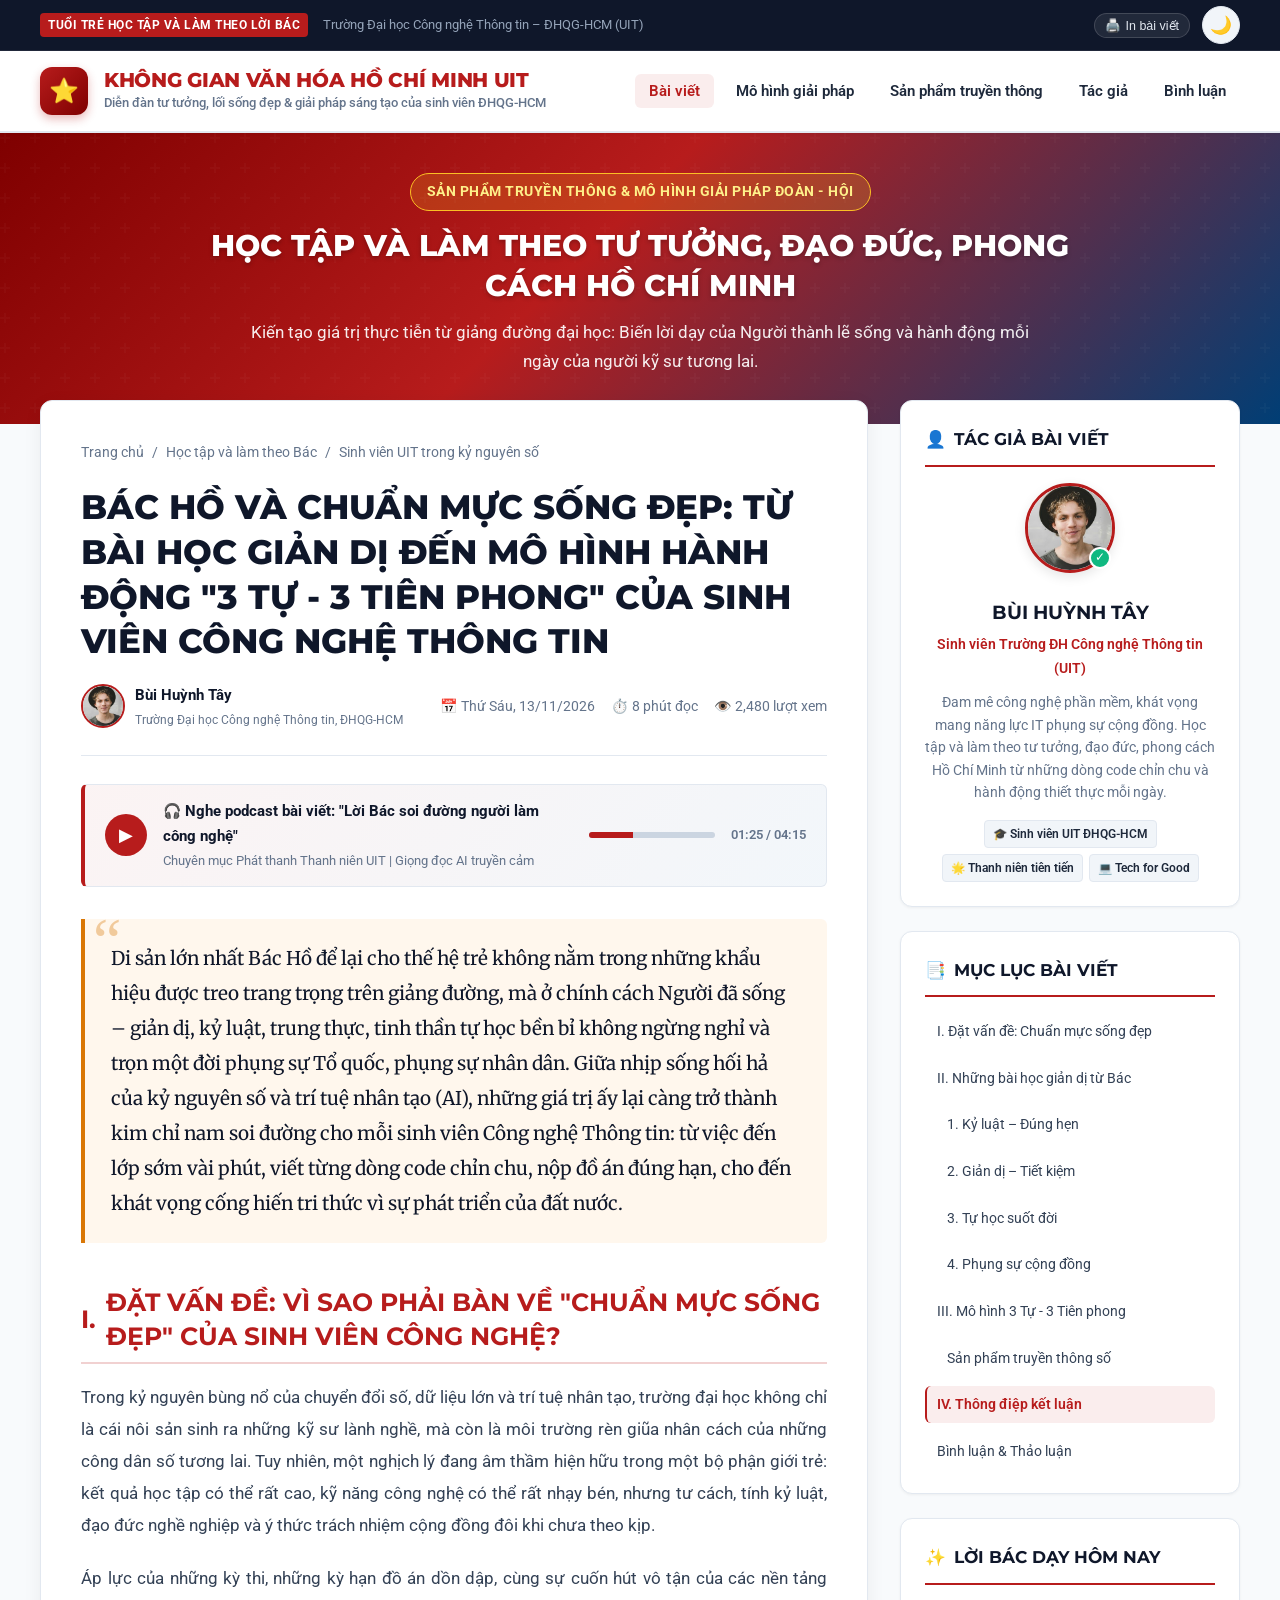
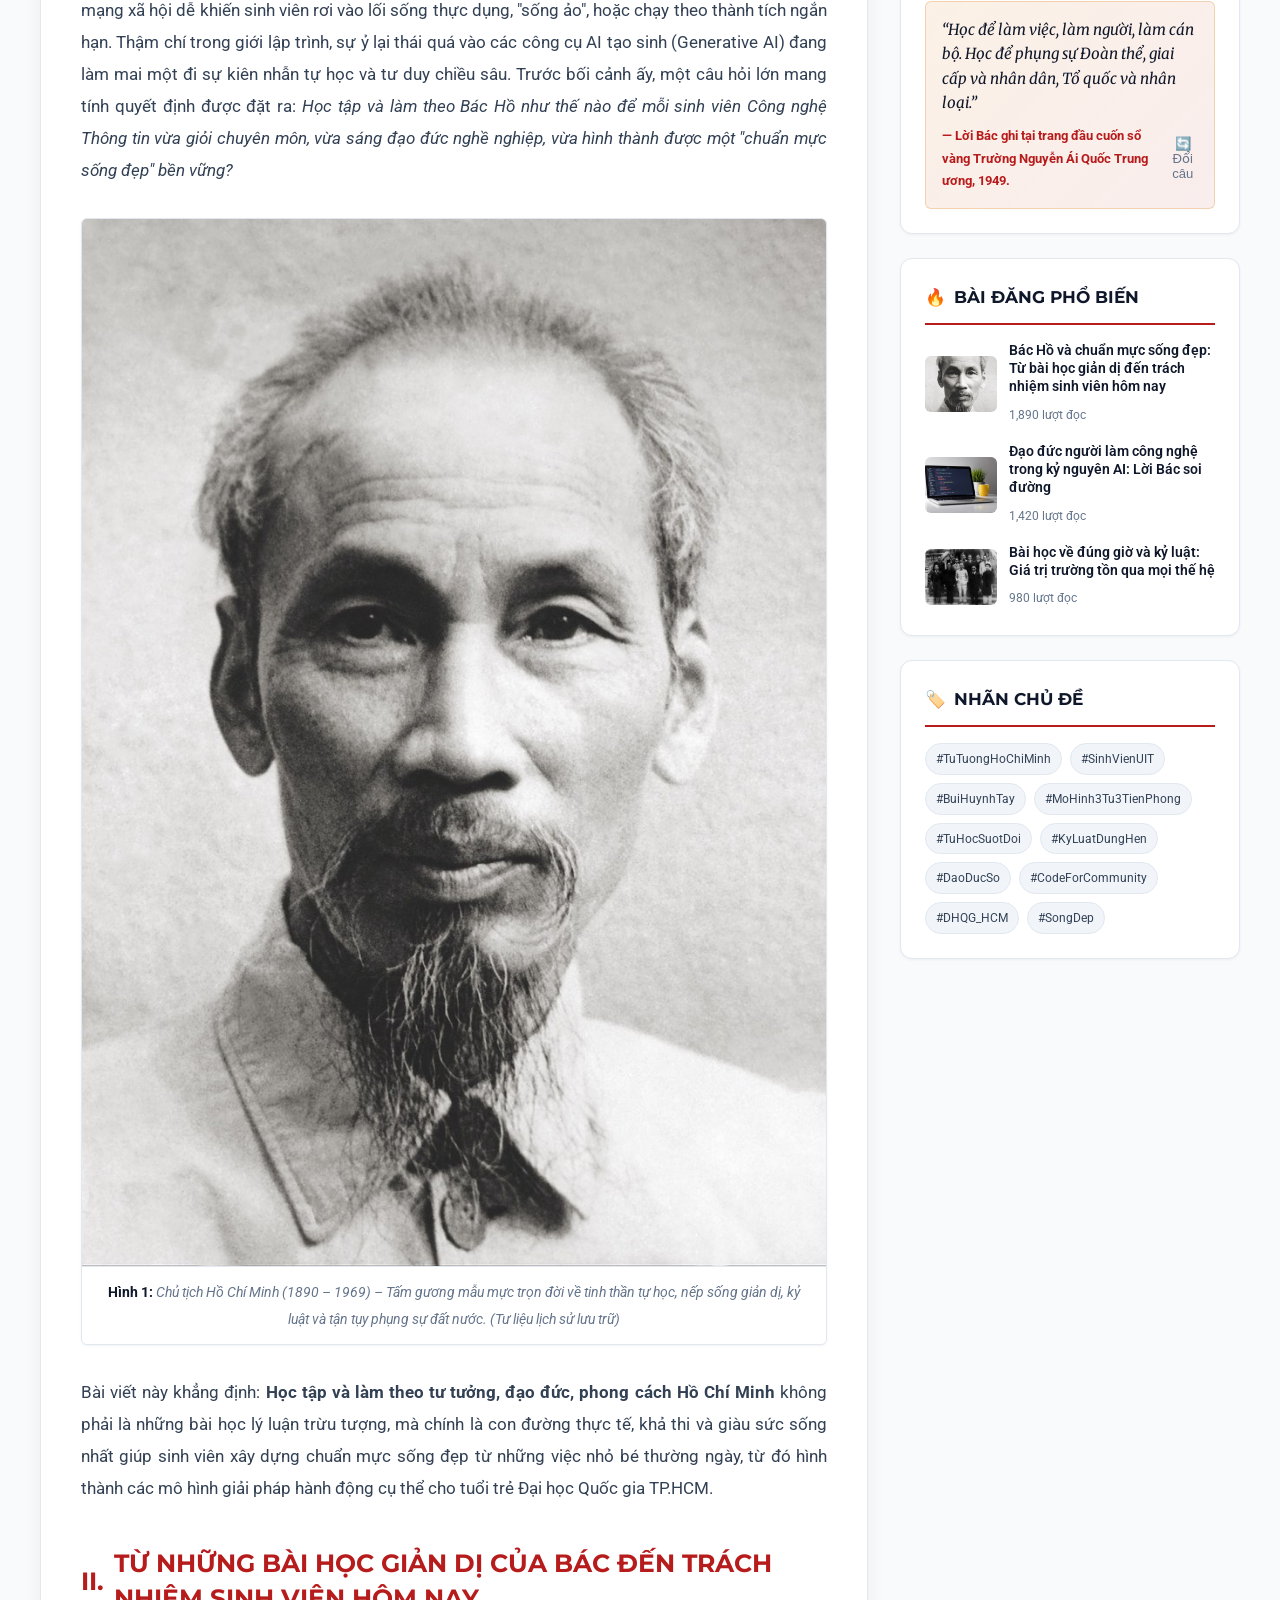
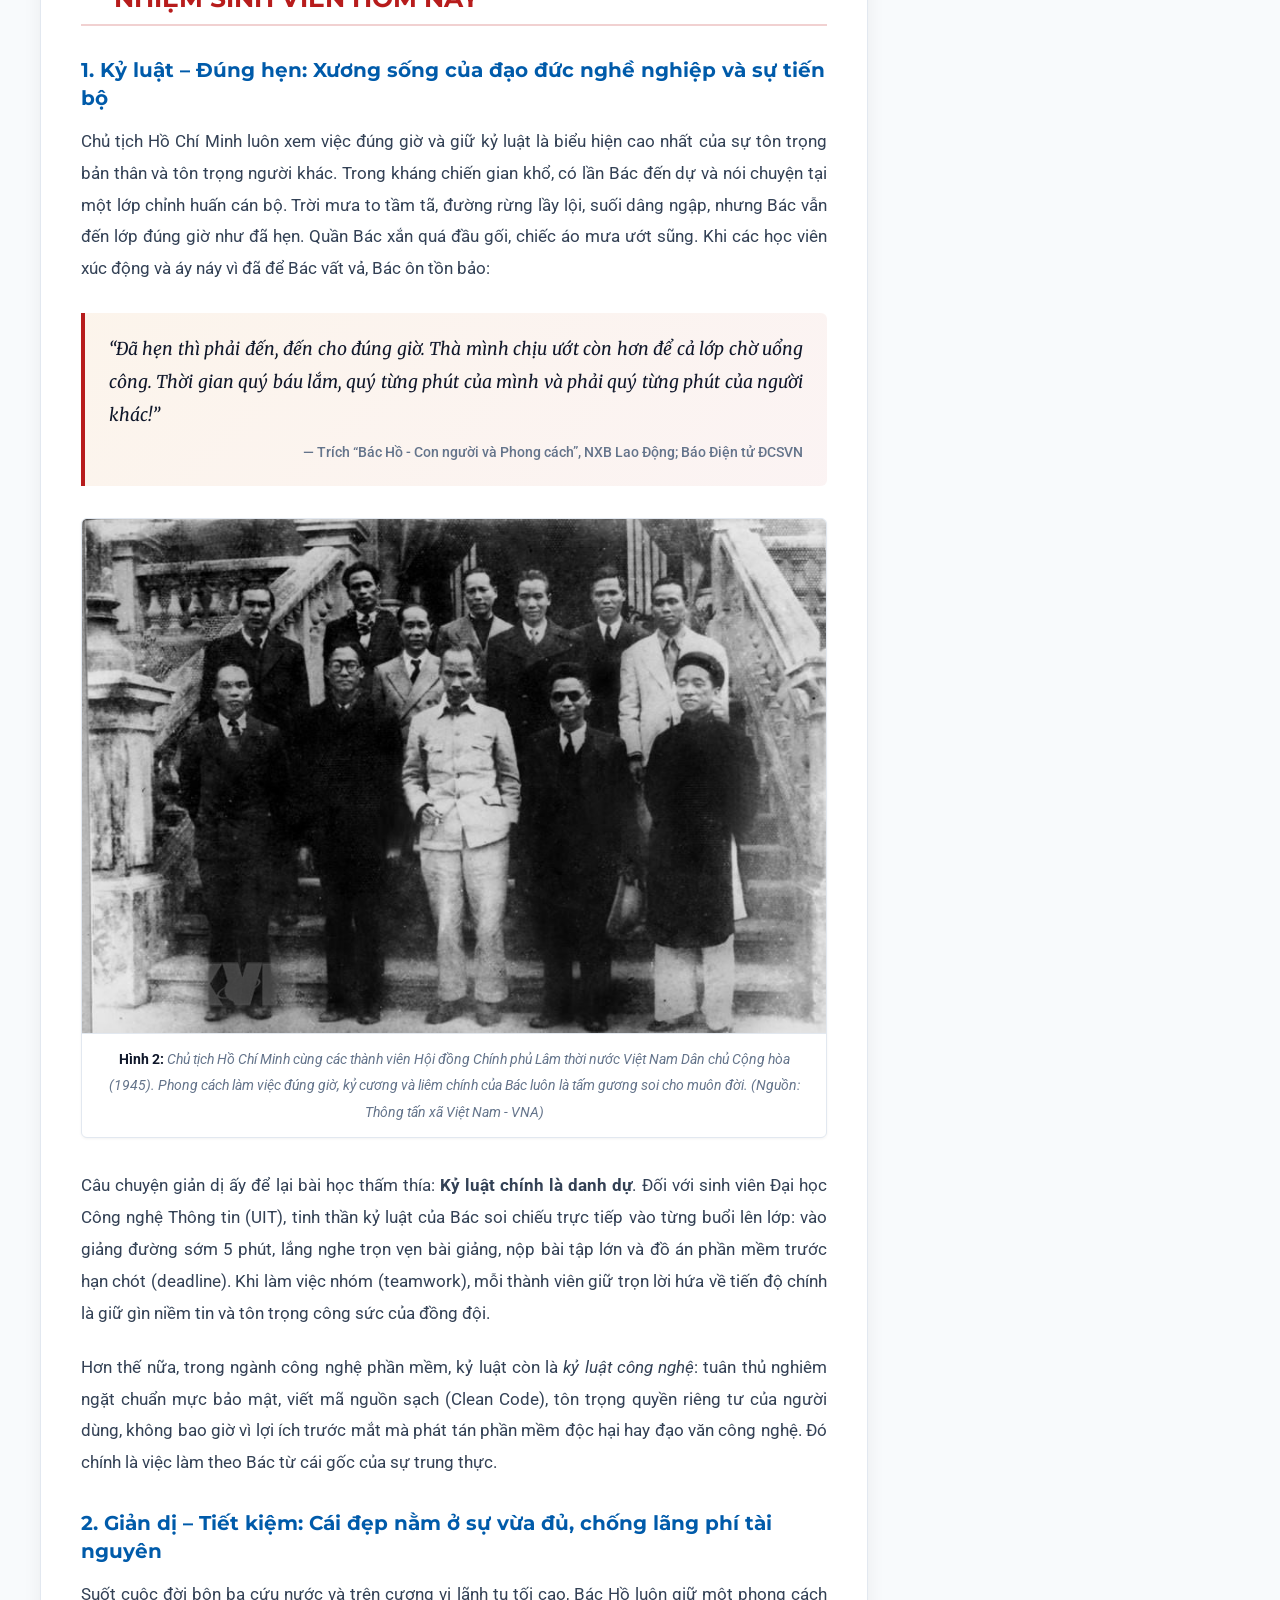
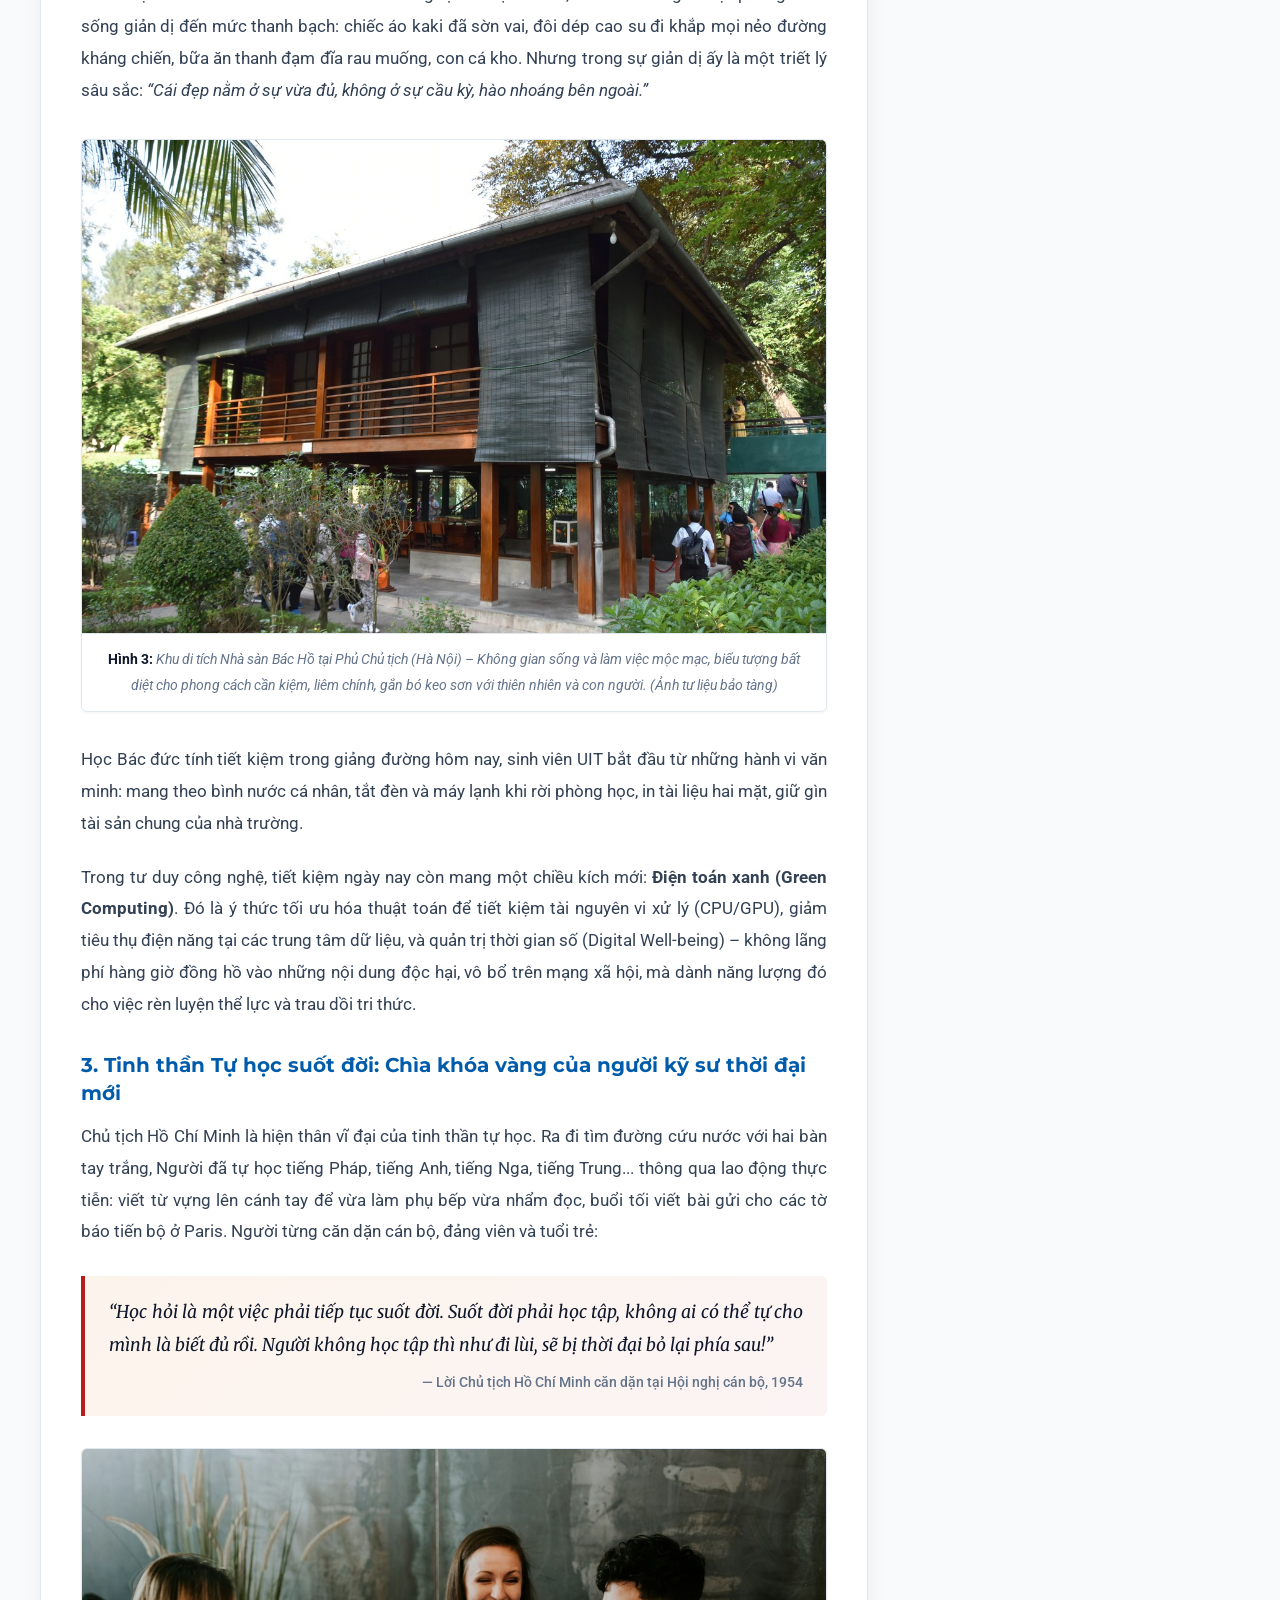
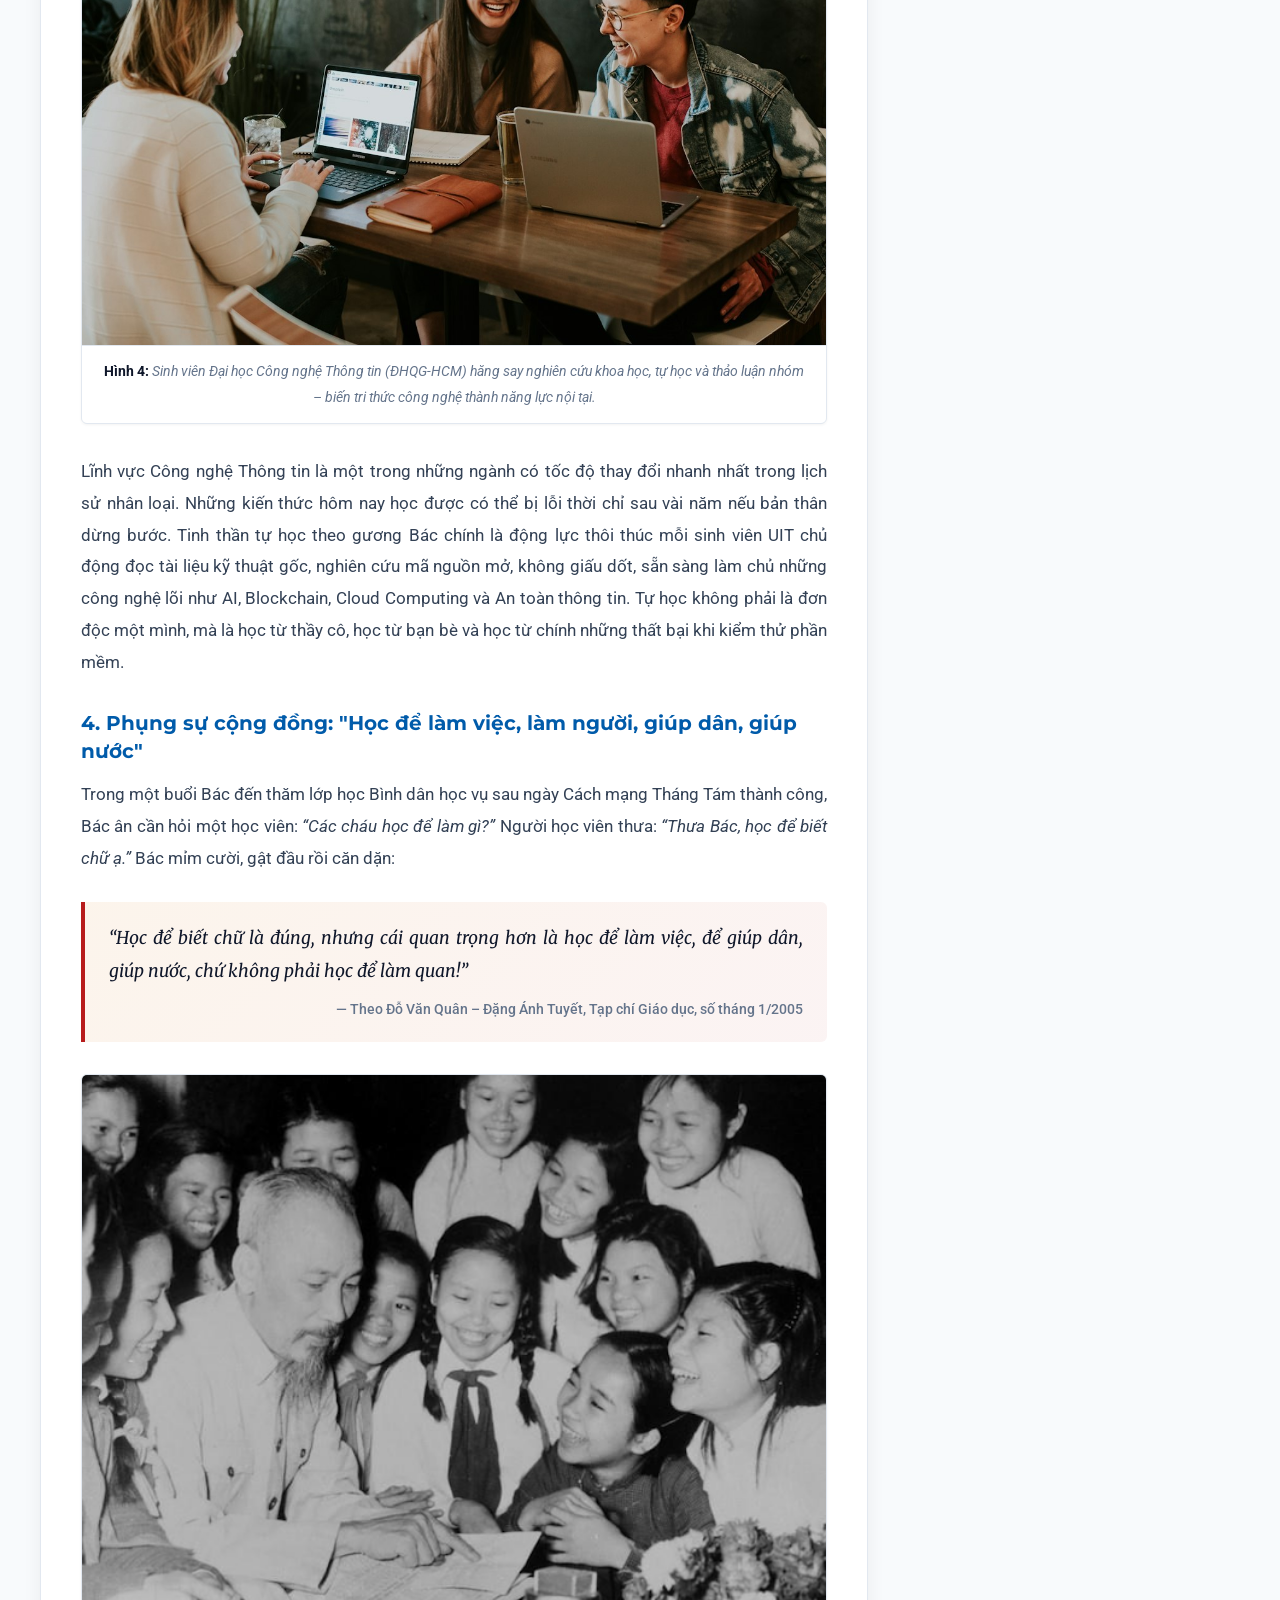
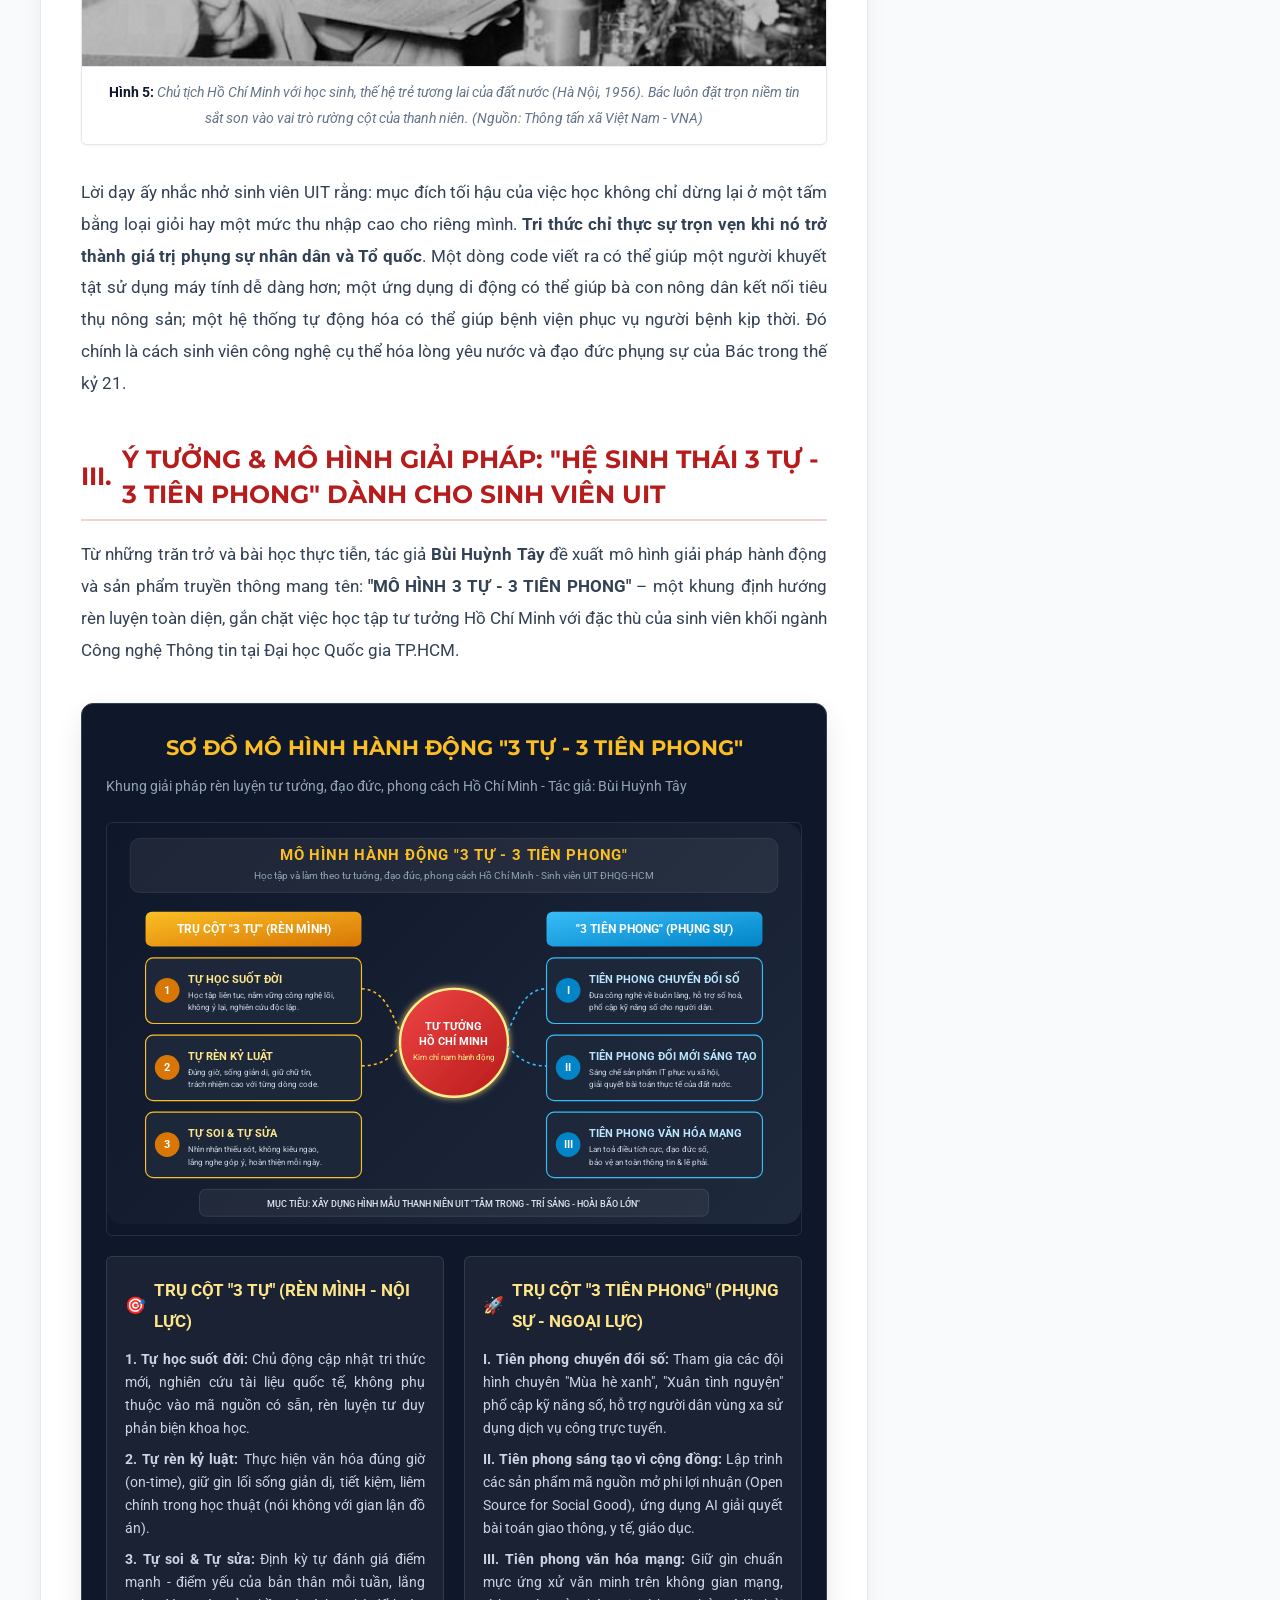
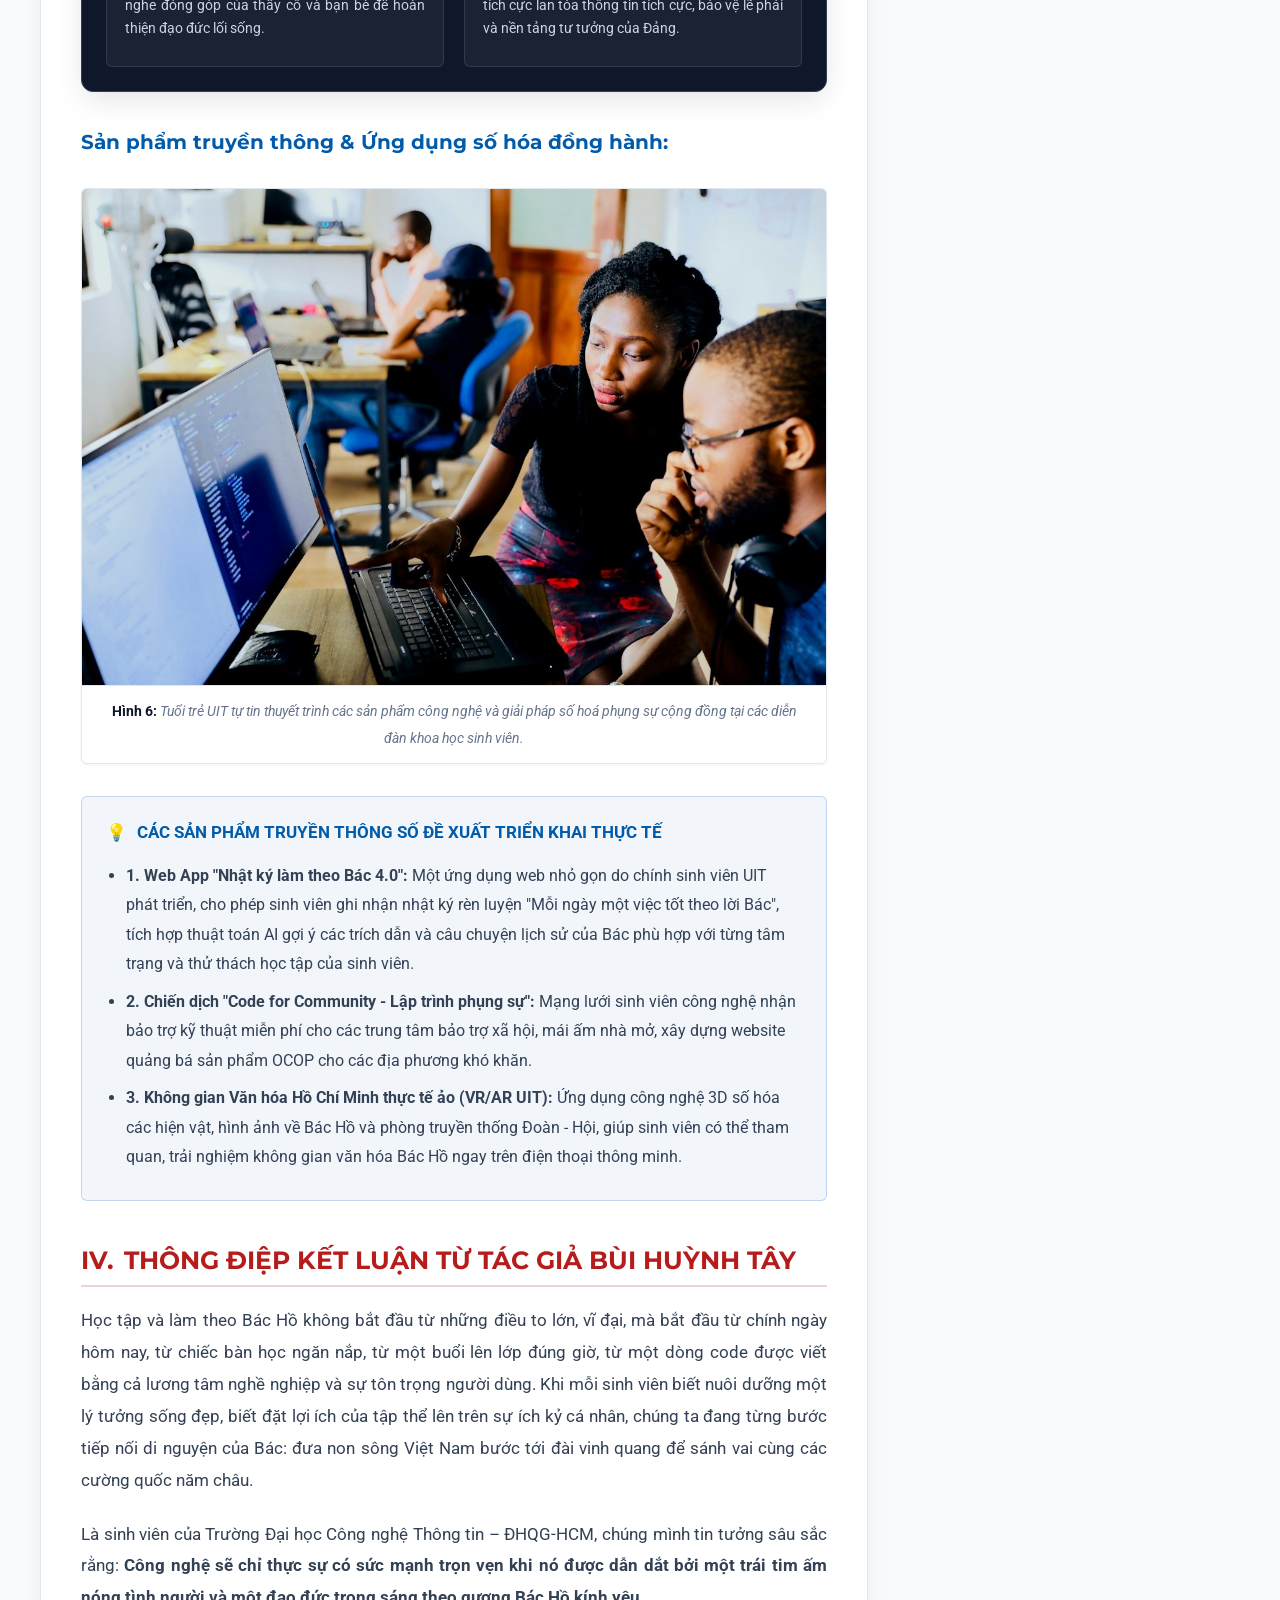
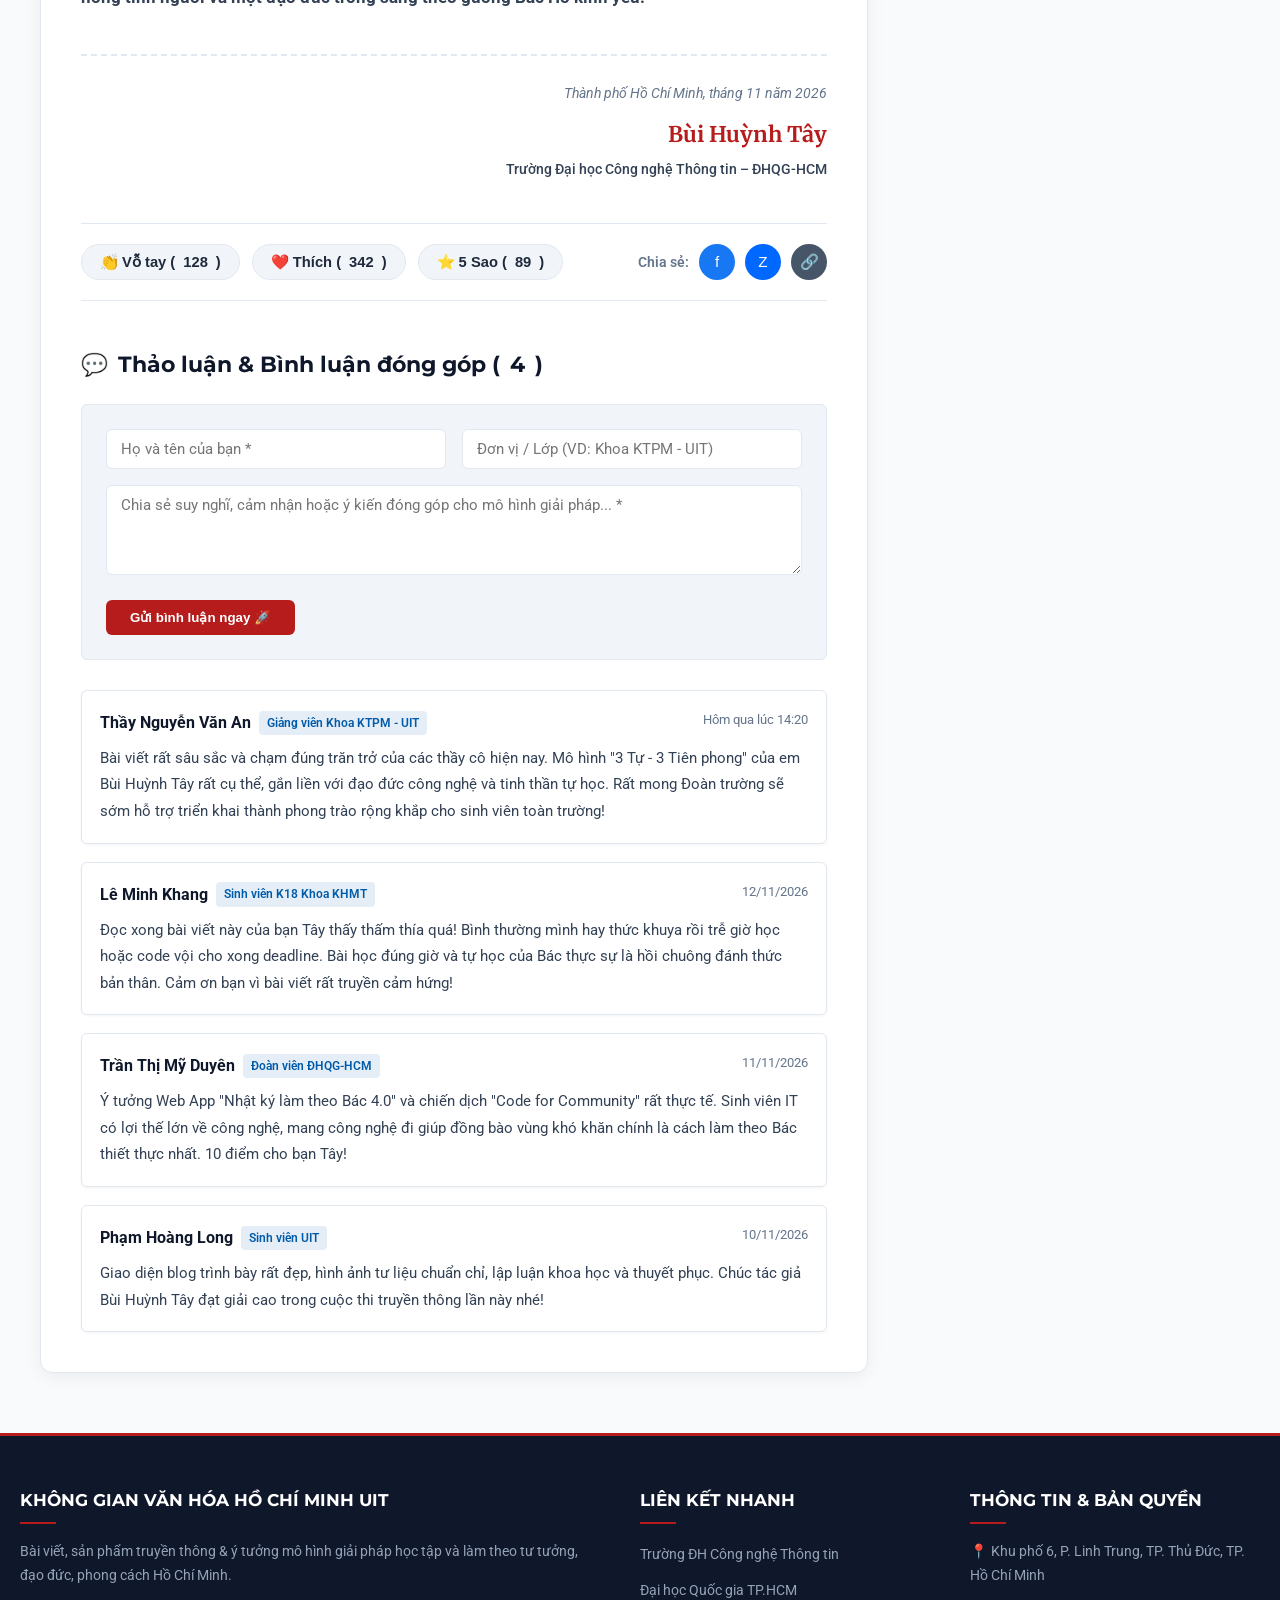
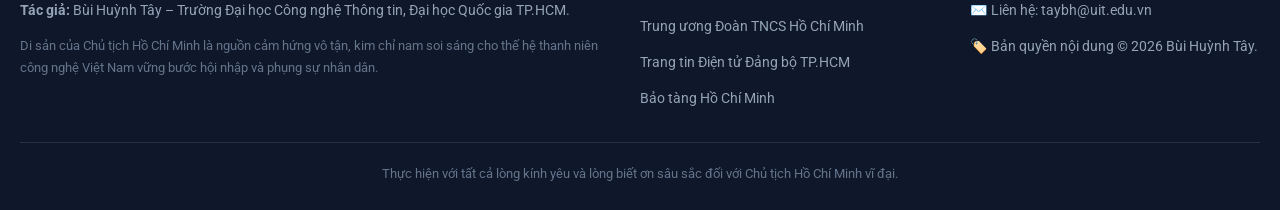
==== index.html @ ef3e24a3 "feat: Khong gian van hoa Ho Chi Minh - Bui Huynh Tay UIT" ====
<!DOCTYPE html>
<html lang="vi" data-theme="light">
<head>
  <meta charset="UTF-8">
  <meta name="viewport" content="width=device-width, initial-scale=1.0">
  <title>BÁC HỒ VÀ CHUẨN MỰC SỐNG ĐẸP: TỪ BÀI HỌC GIẢN DỊ ĐẾN MÔ HÌNH HÀNH ĐỘNG CỦA SINH VIÊN CÔNG NGHỆ THÔNG TIN | BÙI HUỲNH TÂY - UIT</title>
  <meta name="description" content="Bài viết, sản phẩm truyền thông và mô hình giải pháp học tập và làm theo tư tưởng, đạo đức, phong cách Hồ Chí Minh của tác giả Bùi Huỳnh Tây - Trường Đại học Công nghệ Thông tin ĐHQG-HCM.">
  <meta name="author" content="Bùi Huỳnh Tây - Trường Đại học Công nghệ Thông tin ĐHQG-HCM">
  
  <!-- Open Graph Meta Tags -->
  <meta property="og:title" content="BÁC HỒ VÀ CHUẨN MỰC SỐNG ĐẸP: TỪ BÀI HỌC GIẢN DỊ ĐẾN MÔ HÌNH HÀNH ĐỘNG CỦA SINH VIÊN CÔNG NGHỆ THÔNG TIN">
  <meta property="og:description" content="Khám phá mô hình '3 Tự - 3 Tiên phong' và giải pháp số hoá học tập tư tưởng Hồ Chí Minh của sinh viên UIT ĐHQG-HCM.">
  <meta property="og:image" content="images/portrait_bacho.jpg">
  <meta property="og:type" content="article">
  <meta name="theme-color" content="#b71c1c">

  <link rel="stylesheet" href="style.css">
</head>
<body>

  <!-- Thanh tiến trình đọc bài viết -->
  <div id="reading-progress-bar"></div>

  <!-- Top bar tin tức & công cụ -->
  <div class="top-notice-bar">
    <div class="top-bar-container">
      <div class="top-bar-left">
        <span class="top-badge">TUỔI TRẺ HỌC TẬP VÀ LÀM THEO LỜI BÁC</span>
        <span>Trường Đại học Công nghệ Thông tin – ĐHQG-HCM (UIT)</span>
      </div>
      <div class="top-bar-right">
        <button id="btn-print-post" class="btn-icon-pill" title="In hoặc lưu PDF bài viết">
          <span>🖨️</span> In bài viết
        </button>
        <button id="theme-toggle-btn" class="theme-toggle-btn" title="Chuyển chế độ sáng / tối">🌙</button>
      </div>
    </div>
  </div>

  <!-- Header chính của Blog -->
  <header class="main-header">
    <div class="header-inner">
      <a href="#" class="header-brand">
        <div class="header-logo-icon">⭐</div>
        <div class="header-brand-text">
          <h1>KHÔNG GIAN VĂN HÓA HỒ CHÍ MINH UIT</h1>
          <p>Diễn đàn tư tưởng, lối sống đẹp & giải pháp sáng tạo của sinh viên ĐHQG-HCM</p>
        </div>
      </a>

      <nav class="header-nav">
        <ul class="nav-links">
          <li><a href="#dat-van-de" class="active">Bài viết</a></li>
          <li><a href="#mo-hinh-3tu-3tienphong">Mô hình giải pháp</a></li>
          <li><a href="#san-pham-truyen-thong">Sản phẩm truyền thông</a></li>
          <li><a href="#author-section">Tác giả</a></li>
          <li><a href="#comments-anchor">Bình luận</a></li>
        </ul>
      </nav>
    </div>
  </header>

  <!-- Banner Trang trọng & Tiêu đề chuyên mục -->
  <section class="hero-editorial-banner">
    <div class="banner-content">
      <div class="banner-tag">SẢN PHẨM TRUYỀN THÔNG &amp; MÔ HÌNH GIẢI PHÁP ĐOÀN - HỘI</div>
      <h2 class="banner-title">HỌC TẬP VÀ LÀM THEO TƯ TƯỞNG, ĐẠO ĐỨC, PHONG CÁCH HỒ CHÍ MINH</h2>
      <p class="banner-subtitle">Kiến tạo giá trị thực tiễn từ giảng đường đại học: Biến lời dạy của Người thành lẽ sống và hành động mỗi ngày của người kỹ sư tương lai.</p>
    </div>
  </section>

  <!-- Layout chính: 2 Cột (Bài viết bên trái + Sidebar bên phải) -->
  <main class="page-container">

    <!-- CỘT BÀI VIẾT CHÍNH -->
    <article class="main-content">

      <!-- Breadcrumbs -->
      <nav class="post-breadcrumb" aria-label="breadcrumb">
        <a href="#">Trang chủ</a> <span>/</span>
        <a href="#">Học tập và làm theo Bác</a> <span>/</span>
        <span>Sinh viên UIT trong kỷ nguyên số</span>
      </nav>

      <!-- Post Header -->
      <header class="post-header">
        <h1 class="post-title">
          BÁC HỒ VÀ CHUẨN MỰC SỐNG ĐẸP: TỪ BÀI HỌC GIẢN DỊ ĐẾN MÔ HÌNH HÀNH ĐỘNG "3 TỰ - 3 TIÊN PHONG" CỦA SINH VIÊN CÔNG NGHỆ THÔNG TIN
        </h1>

        <div class="post-meta-row">
          <div class="author-chip">
            <img src="images/author_avatar.jpg" alt="Ảnh tác giả Bùi Huỳnh Tây">
            <div class="author-info-mini">
              <div class="author-name">Bùi Huỳnh Tây</div>
              <div class="author-org">Trường Đại học Công nghệ Thông tin, ĐHQG-HCM</div>
            </div>
          </div>

          <div class="meta-stats">
            <span class="meta-stat-item">📅 Thứ Sáu, 13/11/2026</span>
            <span class="meta-stat-item">⏱️ 8 phút đọc</span>
            <span class="meta-stat-item">👁️ 2,480 lượt xem</span>
          </div>
        </div>
      </header>

      <!-- Widget Nghe Podcast / Audio đọc bài -->
      <div class="audio-player-box">
        <button id="audio-play-btn" class="audio-btn" title="Nghe bản tin tóm tắt">▶</button>
        <div class="audio-text">
          <div class="audio-title">🎧 Nghe podcast bài viết: "Lời Bác soi đường người làm công nghệ"</div>
          <div class="audio-desc">Chuyên mục Phát thanh Thanh niên UIT | Giọng đọc AI truyền cảm</div>
        </div>
        <div class="audio-progress">
          <div class="audio-progress-bar"></div>
        </div>
        <div id="audio-time-display" style="font-size: 0.8rem; font-weight: 600; color: var(--text-muted); min-width: 75px;">01:25 / 04:15</div>
      </div>

      <!-- Sapo / Lời mở đầu -->
      <div class="post-lead">
        Di sản lớn nhất Bác Hồ để lại cho thế hệ trẻ không nằm trong những khẩu hiệu được treo trang trọng trên giảng đường, mà ở chính cách Người đã sống – giản dị, kỷ luật, trung thực, tinh thần tự học bền bỉ không ngừng nghỉ và trọn một đời phụng sự Tổ quốc, phụng sự nhân dân. Giữa nhịp sống hối hả của kỷ nguyên số và trí tuệ nhân tạo (AI), những giá trị ấy lại càng trở thành kim chỉ nam soi đường cho mỗi sinh viên Công nghệ Thông tin: từ việc đến lớp sớm vài phút, viết từng dòng code chỉn chu, nộp đồ án đúng hạn, cho đến khát vọng cống hiến tri thức vì sự phát triển của đất nước.
      </div>

      <!-- POST BODY -->
      <div class="post-body">

        <!-- MỤC 1 -->
        <h2 id="dat-van-de" class="post-section-heading">
          <span>I.</span> ĐẶT VẤN ĐỀ: VÌ SAO PHẢI BÀN VỀ "CHUẨN MỰC SỐNG ĐẸP" CỦA SINH VIÊN CÔNG NGHỆ?
        </h2>

        <p>
          Trong kỷ nguyên bùng nổ của chuyển đổi số, dữ liệu lớn và trí tuệ nhân tạo, trường đại học không chỉ là cái nôi sản sinh ra những kỹ sư lành nghề, mà còn là môi trường rèn giũa nhân cách của những công dân số tương lai. Tuy nhiên, một nghịch lý đang âm thầm hiện hữu trong một bộ phận giới trẻ: kết quả học tập có thể rất cao, kỹ năng công nghệ có thể rất nhạy bén, nhưng tư cách, tính kỷ luật, đạo đức nghề nghiệp và ý thức trách nhiệm cộng đồng đôi khi chưa theo kịp.
        </p>

        <p>
          Áp lực của những kỳ thi, những kỳ hạn đồ án dồn dập, cùng sự cuốn hút vô tận của các nền tảng mạng xã hội dễ khiến sinh viên rơi vào lối sống thực dụng, "sống ảo", hoặc chạy theo thành tích ngắn hạn. Thậm chí trong giới lập trình, sự ỷ lại thái quá vào các công cụ AI tạo sinh (Generative AI) đang làm mai một đi sự kiên nhẫn tự học và tư duy chiều sâu. Trước bối cảnh ấy, một câu hỏi lớn mang tính quyết định được đặt ra: <em>Học tập và làm theo Bác Hồ như thế nào để mỗi sinh viên Công nghệ Thông tin vừa giỏi chuyên môn, vừa sáng đạo đức nghề nghiệp, vừa hình thành được một "chuẩn mực sống đẹp" bền vững?</em>
        </p>

        <figure class="post-figure">
          <img src="images/portrait_bacho.jpg" alt="Chủ tịch Hồ Chí Minh - Người là tấm gương sáng ngời về đạo đức cách mạng và tinh thần tự học">
          <figcaption>
            <strong>Hình 1:</strong> Chủ tịch Hồ Chí Minh (1890 – 1969) – Tấm gương mẫu mực trọn đời về tinh thần tự học, nếp sống giản dị, kỷ luật và tận tụy phụng sự đất nước. <em>(Tư liệu lịch sử lưu trữ)</em>
          </figcaption>
        </figure>

        <p>
          Bài viết này khẳng định: <strong>Học tập và làm theo tư tưởng, đạo đức, phong cách Hồ Chí Minh</strong> không phải là những bài học lý luận trừu tượng, mà chính là con đường thực tế, khả thi và giàu sức sống nhất giúp sinh viên xây dựng chuẩn mực sống đẹp từ những việc nhỏ bé thường ngày, từ đó hình thành các mô hình giải pháp hành động cụ thể cho tuổi trẻ Đại học Quốc gia TP.HCM.
        </p>

        <!-- MỤC 2 -->
        <h2 id="bai-hoc-gian-di" class="post-section-heading">
          <span>II.</span> TỪ NHỮNG BÀI HỌC GIẢN DỊ CỦA BÁC ĐẾN TRÁCH NHIỆM SINH VIÊN HÔM NAY
        </h2>

        <h3 id="ky-luat-dung-hen">1. Kỷ luật – Đúng hẹn: Xương sống của đạo đức nghề nghiệp và sự tiến bộ</h3>
        <p>
          Chủ tịch Hồ Chí Minh luôn xem việc đúng giờ và giữ kỷ luật là biểu hiện cao nhất của sự tôn trọng bản thân và tôn trọng người khác. Trong kháng chiến gian khổ, có lần Bác đến dự và nói chuyện tại một lớp chỉnh huấn cán bộ. Trời mưa to tầm tã, đường rừng lầy lội, suối dâng ngập, nhưng Bác vẫn đến lớp đúng giờ như đã hẹn. Quần Bác xắn quá đầu gối, chiếc áo mưa ướt sũng. Khi các học viên xúc động và áy náy vì đã để Bác vất vả, Bác ôn tồn bảo:
        </p>

        <div class="quote-highlight">
          <p>“Đã hẹn thì phải đến, đến cho đúng giờ. Thà mình chịu ướt còn hơn để cả lớp chờ uổng công. Thời gian quý báu lắm, quý từng phút của mình và phải quý từng phút của người khác!”</p>
          <div class="quote-source">— Trích “Bác Hồ - Con người và Phong cách”, NXB Lao Động; Báo Điện tử ĐCSVN</div>
        </div>

        <figure class="post-figure">
          <img src="images/bacho_chinhphu.png" alt="Chủ tịch Hồ Chí Minh và các thành viên Hội đồng Chính phủ lâm thời 1945">
          <figcaption>
            <strong>Hình 2:</strong> Chủ tịch Hồ Chí Minh cùng các thành viên Hội đồng Chính phủ Lâm thời nước Việt Nam Dân chủ Cộng hòa (1945). Phong cách làm việc đúng giờ, kỷ cương và liêm chính của Bác luôn là tấm gương soi cho muôn đời. <em>(Nguồn: Thông tấn xã Việt Nam - VNA)</em>
          </figcaption>
        </figure>

        <p>
          Câu chuyện giản dị ấy để lại bài học thấm thía: <strong>Kỷ luật chính là danh dự</strong>. Đối với sinh viên Đại học Công nghệ Thông tin (UIT), tinh thần kỷ luật của Bác soi chiếu trực tiếp vào từng buổi lên lớp: vào giảng đường sớm 5 phút, lắng nghe trọn vẹn bài giảng, nộp bài tập lớn và đồ án phần mềm trước hạn chót (deadline). Khi làm việc nhóm (teamwork), mỗi thành viên giữ trọn lời hứa về tiến độ chính là giữ gìn niềm tin và tôn trọng công sức của đồng đội.
        </p>

        <p>
          Hơn thế nữa, trong ngành công nghệ phần mềm, kỷ luật còn là <em>kỷ luật công nghệ</em>: tuân thủ nghiêm ngặt chuẩn mực bảo mật, viết mã nguồn sạch (Clean Code), tôn trọng quyền riêng tư của người dùng, không bao giờ vì lợi ích trước mắt mà phát tán phần mềm độc hại hay đạo văn công nghệ. Đó chính là việc làm theo Bác từ cái gốc của sự trung thực.
        </p>

        <h3 id="gian-di-tiet-kiem">2. Giản dị – Tiết kiệm: Cái đẹp nằm ở sự vừa đủ, chống lãng phí tài nguyên</h3>
        <p>
          Suốt cuộc đời bôn ba cứu nước và trên cương vị lãnh tụ tối cao, Bác Hồ luôn giữ một phong cách sống giản dị đến mức thanh bạch: chiếc áo kaki đã sờn vai, đôi dép cao su đi khắp mọi nẻo đường kháng chiến, bữa ăn thanh đạm đĩa rau muống, con cá kho. Nhưng trong sự giản dị ấy là một triết lý sâu sắc: <em>“Cái đẹp nằm ở sự vừa đủ, không ở sự cầu kỳ, hào nhoáng bên ngoài.”</em>
        </p>

        <figure class="post-figure">
          <img src="images/nhasan_bacho.jpg" alt="Nhà sàn Bác Hồ tại Thủ đô Hà Nội">
          <figcaption>
            <strong>Hình 3:</strong> Khu di tích Nhà sàn Bác Hồ tại Phủ Chủ tịch (Hà Nội) – Không gian sống và làm việc mộc mạc, biểu tượng bất diệt cho phong cách cần kiệm, liêm chính, gắn bó keo sơn với thiên nhiên và con người. <em>(Ảnh tư liệu bảo tàng)</em>
          </figcaption>
        </figure>

        <p>
          Học Bác đức tính tiết kiệm trong giảng đường hôm nay, sinh viên UIT bắt đầu từ những hành vi văn minh: mang theo bình nước cá nhân, tắt đèn và máy lạnh khi rời phòng học, in tài liệu hai mặt, giữ gìn tài sản chung của nhà trường.
        </p>

        <p>
          Trong tư duy công nghệ, tiết kiệm ngày nay còn mang một chiều kích mới: <strong>Điện toán xanh (Green Computing)</strong>. Đó là ý thức tối ưu hóa thuật toán để tiết kiệm tài nguyên vi xử lý (CPU/GPU), giảm tiêu thụ điện năng tại các trung tâm dữ liệu, và quản trị thời gian số (Digital Well-being) – không lãng phí hàng giờ đồng hồ vào những nội dung độc hại, vô bổ trên mạng xã hội, mà dành năng lượng đó cho việc rèn luyện thể lực và trau dồi tri thức.
        </p>

        <h3 id="tu-hoc-suot-doi">3. Tinh thần Tự học suốt đời: Chìa khóa vàng của người kỹ sư thời đại mới</h3>
        <p>
          Chủ tịch Hồ Chí Minh là hiện thân vĩ đại của tinh thần tự học. Ra đi tìm đường cứu nước với hai bàn tay trắng, Người đã tự học tiếng Pháp, tiếng Anh, tiếng Nga, tiếng Trung... thông qua lao động thực tiễn: viết từ vựng lên cánh tay để vừa làm phụ bếp vừa nhẩm đọc, buổi tối viết bài gửi cho các tờ báo tiến bộ ở Paris. Người từng căn dặn cán bộ, đảng viên và tuổi trẻ:
        </p>

        <div class="quote-highlight">
          <p>“Học hỏi là một việc phải tiếp tục suốt đời. Suốt đời phải học tập, không ai có thể tự cho mình là biết đủ rồi. Người không học tập thì như đi lùi, sẽ bị thời đại bỏ lại phía sau!”</p>
          <div class="quote-source">— Lời Chủ tịch Hồ Chí Minh căn dặn tại Hội nghị cán bộ, 1954</div>
        </div>

        <figure class="post-figure">
          <img src="images/sinhvien_hoctap.jpg" alt="Sinh viên UIT học tập nhóm và nghiên cứu công nghệ">
          <figcaption>
            <strong>Hình 4:</strong> Sinh viên Đại học Công nghệ Thông tin (ĐHQG-HCM) hăng say nghiên cứu khoa học, tự học và thảo luận nhóm – biến tri thức công nghệ thành năng lực nội tại.
          </figcaption>
        </figure>

        <p>
          Lĩnh vực Công nghệ Thông tin là một trong những ngành có tốc độ thay đổi nhanh nhất trong lịch sử nhân loại. Những kiến thức hôm nay học được có thể bị lỗi thời chỉ sau vài năm nếu bản thân dừng bước. Tinh thần tự học theo gương Bác chính là động lực thôi thúc mỗi sinh viên UIT chủ động đọc tài liệu kỹ thuật gốc, nghiên cứu mã nguồn mở, không giấu dốt, sẵn sàng làm chủ những công nghệ lõi như AI, Blockchain, Cloud Computing và An toàn thông tin. Tự học không phải là đơn độc một mình, mà là học từ thầy cô, học từ bạn bè và học từ chính những thất bại khi kiểm thử phần mềm.
        </p>

        <h3 id="phung-su-cong-dong">4. Phụng sự cộng đồng: "Học để làm việc, làm người, giúp dân, giúp nước"</h3>
        <p>
          Trong một buổi Bác đến thăm lớp học Bình dân học vụ sau ngày Cách mạng Tháng Tám thành công, Bác ân cần hỏi một học viên: <em>“Các cháu học để làm gì?”</em> Người học viên thưa: <em>“Thưa Bác, học để biết chữ ạ.”</em> Bác mỉm cười, gật đầu rồi căn dặn:
        </p>

        <div class="quote-highlight">
          <p>“Học để biết chữ là đúng, nhưng cái quan trọng hơn là học để làm việc, để giúp dân, giúp nước, chứ không phải học để làm quan!”</p>
          <div class="quote-source">— Theo Đỗ Văn Quân – Đặng Ánh Tuyết, Tạp chí Giáo dục, số tháng 1/2005</div>
        </div>

        <figure class="post-figure">
          <img src="images/bacho_thanhnien.png" alt="Bác Hồ cùng thế hệ thanh thiếu niên và học sinh">
          <figcaption>
            <strong>Hình 5:</strong> Chủ tịch Hồ Chí Minh với học sinh, thế hệ trẻ tương lai của đất nước (Hà Nội, 1956). Bác luôn đặt trọn niềm tin sắt son vào vai trò rường cột của thanh niên. <em>(Nguồn: Thông tấn xã Việt Nam - VNA)</em>
          </figcaption>
        </figure>

        <p>
          Lời dạy ấy nhắc nhở sinh viên UIT rằng: mục đích tối hậu của việc học không chỉ dừng lại ở một tấm bằng loại giỏi hay một mức thu nhập cao cho riêng mình. <strong>Tri thức chỉ thực sự trọn vẹn khi nó trở thành giá trị phụng sự nhân dân và Tổ quốc</strong>. Một dòng code viết ra có thể giúp một người khuyết tật sử dụng máy tính dễ dàng hơn; một ứng dụng di động có thể giúp bà con nông dân kết nối tiêu thụ nông sản; một hệ thống tự động hóa có thể giúp bệnh viện phục vụ người bệnh kịp thời. Đó chính là cách sinh viên công nghệ cụ thể hóa lòng yêu nước và đạo đức phụng sự của Bác trong thế kỷ 21.
        </p>

        <!-- MỤC 3: MÔ HÌNH GIẢI PHÁP & Ý TƯỞNG SỐ HÓA -->
        <h2 id="mo-hinh-3tu-3tienphong" class="post-section-heading">
          <span>III.</span> Ý TƯỞNG &amp; MÔ HÌNH GIẢI PHÁP: "HỆ SINH THÁI 3 TỰ - 3 TIÊN PHONG" DÀNH CHO SINH VIÊN UIT
        </h2>

        <p>
          Từ những trăn trở và bài học thực tiễn, tác giả <strong>Bùi Huỳnh Tây</strong> đề xuất mô hình giải pháp hành động và sản phẩm truyền thông mang tên: <strong>"MÔ HÌNH 3 TỰ - 3 TIÊN PHONG"</strong> – một khung định hướng rèn luyện toàn diện, gắn chặt việc học tập tư tưởng Hồ Chí Minh với đặc thù của sinh viên khối ngành Công nghệ Thông tin tại Đại học Quốc gia TP.HCM.
        </p>

        <!-- KHUNG SƠ ĐỒ MÔ HÌNH (SVG DIAGRAM & DETAILS) -->
        <div class="model-showcase-box">
          <div class="model-showcase-header">
            <h4>SƠ ĐỒ MÔ HÌNH HÀNH ĐỘNG "3 TỰ - 3 TIÊN PHONG"</h4>
            <p style="color: #94a3b8; font-size: 0.9rem;">Khung giải pháp rèn luyện tư tưởng, đạo đức, phong cách Hồ Chí Minh - Tác giả: Bùi Huỳnh Tây</p>
          </div>

          <div class="model-svg-wrapper">
            <svg xmlns="http://www.w3.org/2000/svg" viewBox="0 0 900 520" width="100%" height="100%" style="background: linear-gradient(135deg, #0f172a 0%, #1e293b 100%); border-radius: 16px; font-family: 'Roboto', 'Segoe UI', sans-serif;">
  <defs>
    <linearGradient id="gradRed" x1="0%" y1="0%" x2="100%" y2="100%">
      <stop offset="0%" stop-color="#ef4444" />
      <stop offset="100%" stop-color="#b91c1c" />
    </linearGradient>
    <linearGradient id="gradBlue" x1="0%" y1="0%" x2="100%" y2="100%">
      <stop offset="0%" stop-color="#38bdf8" />
      <stop offset="100%" stop-color="#0284c7" />
    </linearGradient>
    <linearGradient id="gradGold" x1="0%" y1="0%" x2="100%" y2="100%">
      <stop offset="0%" stop-color="#fbbf24" />
      <stop offset="100%" stop-color="#d97706" />
    </linearGradient>
    <filter id="glow" x="-20%" y="-20%" width="140%" height="140%">
      <feGaussianBlur stdDeviation="4" result="blur" />
      <feComposite in="SourceGraphic" in2="blur" operator="over" />
    </filter>
  </defs>

  <!-- Title & Banner -->
  <rect x="30" y="20" width="840" height="70" rx="12" fill="rgba(255,255,255,0.06)" stroke="rgba(255,255,255,0.12)" />
  <text x="450" y="48" text-anchor="middle" fill="#fbbf24" font-size="20" font-weight="700" letter-spacing="1">MÔ HÌNH HÀNH ĐỘNG "3 TỰ - 3 TIÊN PHONG"</text>
  <text x="450" y="72" text-anchor="middle" fill="#94a3b8" font-size="13">Học tập và làm theo tư tưởng, đạo đức, phong cách Hồ Chí Minh - Sinh viên UIT ĐHQG-HCM</text>

  <!-- Center Hub: Tư tưởng Hồ Chí Minh -->
  <circle cx="450" cy="285" r="70" fill="url(#gradRed)" filter="url(#glow)" stroke="#fef08a" stroke-width="3" />
  <text x="450" y="268" text-anchor="middle" fill="#ffffff" font-size="14" font-weight="bold">TƯ TƯỞNG</text>
  <text x="450" y="288" text-anchor="middle" fill="#ffffff" font-size="14" font-weight="bold">HỒ CHÍ MINH</text>
  <text x="450" y="308" text-anchor="middle" fill="#fef08a" font-size="11">Kim chỉ nam hành động</text>

  <!-- Left Column: 3 TỰ (Nội lực bên trong) -->
  <g transform="translate(50, 115)">
    <rect width="280" height="45" rx="8" fill="url(#gradGold)" />
    <text x="140" y="28" text-anchor="middle" fill="#ffffff" font-size="15" font-weight="bold">TRỤ CỘT "3 TỰ" (RÈN MÌNH)</text>

    <!-- Card 1: Tự học -->
    <rect y="60" width="280" height="85" rx="10" fill="rgba(30, 41, 59, 0.9)" stroke="#fbbf24" stroke-width="1.5" />
    <circle cx="28" cy="102" r="16" fill="#d97706" />
    <text x="28" y="107" text-anchor="middle" fill="#fff" font-weight="bold" font-size="14">1</text>
    <text x="55" y="92" fill="#fde68a" font-size="14" font-weight="bold">TỰ HỌC SUỐT ĐỜI</text>
    <text x="55" y="112" fill="#cbd5e1" font-size="11">Học tập liên tục, nắm vững công nghệ lõi,</text>
    <text x="55" y="128" fill="#cbd5e1" font-size="11">không ỷ lại, nghiên cứu độc lập.</text>

    <!-- Card 2: Tự rèn -->
    <rect y="160" width="280" height="85" rx="10" fill="rgba(30, 41, 59, 0.9)" stroke="#fbbf24" stroke-width="1.5" />
    <circle cx="28" cy="202" r="16" fill="#d97706" />
    <text x="28" y="207" text-anchor="middle" fill="#fff" font-weight="bold" font-size="14">2</text>
    <text x="55" y="192" fill="#fde68a" font-size="14" font-weight="bold">TỰ RÈN KỶ LUẬT</text>
    <text x="55" y="212" fill="#cbd5e1" font-size="11">Đúng giờ, sống giản dị, giữ chữ tín,</text>
    <text x="55" y="228" fill="#cbd5e1" font-size="11">trách nhiệm cao với từng dòng code.</text>

    <!-- Card 3: Tự soi -->
    <rect y="260" width="280" height="85" rx="10" fill="rgba(30, 41, 59, 0.9)" stroke="#fbbf24" stroke-width="1.5" />
    <circle cx="28" cy="302" r="16" fill="#d97706" />
    <text x="28" y="307" text-anchor="middle" fill="#fff" font-weight="bold" font-size="14">3</text>
    <text x="55" y="292" fill="#fde68a" font-size="14" font-weight="bold">TỰ SOI &amp; TỰ SỬA</text>
    <text x="55" y="312" fill="#cbd5e1" font-size="11">Nhìn nhận thiếu sót, không kiêu ngạo,</text>
    <text x="55" y="328" fill="#cbd5e1" font-size="11">lắng nghe góp ý, hoàn thiện mỗi ngày.</text>
  </g>

  <!-- Right Column: 3 TIÊN PHONG (Hành động cống hiến) -->
  <g transform="translate(570, 115)">
    <rect width="280" height="45" rx="8" fill="url(#gradBlue)" />
    <text x="140" y="28" text-anchor="middle" fill="#ffffff" font-size="15" font-weight="bold">"3 TIÊN PHONG" (PHỤNG SỰ)</text>

    <!-- Card 1: Tiên phong số -->
    <rect y="60" width="280" height="85" rx="10" fill="rgba(30, 41, 59, 0.9)" stroke="#38bdf8" stroke-width="1.5" />
    <circle cx="28" cy="102" r="16" fill="#0284c7" />
    <text x="28" y="107" text-anchor="middle" fill="#fff" font-weight="bold" font-size="14">I</text>
    <text x="55" y="92" fill="#bae6fd" font-size="14" font-weight="bold">TIÊN PHONG CHUYỂN ĐỔI SỐ</text>
    <text x="55" y="112" fill="#cbd5e1" font-size="11">Đưa công nghệ về buôn làng, hỗ trợ số hoá,</text>
    <text x="55" y="128" fill="#cbd5e1" font-size="11">phổ cập kỹ năng số cho người dân.</text>

    <!-- Card 2: Tiên phong đổi mới -->
    <rect y="160" width="280" height="85" rx="10" fill="rgba(30, 41, 59, 0.9)" stroke="#38bdf8" stroke-width="1.5" />
    <circle cx="28" cy="202" r="16" fill="#0284c7" />
    <text x="28" y="207" text-anchor="middle" fill="#fff" font-weight="bold" font-size="14">II</text>
    <text x="55" y="192" fill="#bae6fd" font-size="14" font-weight="bold">TIÊN PHONG ĐỔI MỚI SÁNG TẠO</text>
    <text x="55" y="212" fill="#cbd5e1" font-size="11">Sáng chế sản phẩm IT phục vụ xã hội,</text>
    <text x="55" y="228" fill="#cbd5e1" font-size="11">giải quyết bài toán thực tế của đất nước.</text>

    <!-- Card 3: Tiên phong văn hóa mạng -->
    <rect y="260" width="280" height="85" rx="10" fill="rgba(30, 41, 59, 0.9)" stroke="#38bdf8" stroke-width="1.5" />
    <circle cx="28" cy="302" r="16" fill="#0284c7" />
    <text x="28" y="307" text-anchor="middle" fill="#fff" font-weight="bold" font-size="14">III</text>
    <text x="55" y="292" fill="#bae6fd" font-size="14" font-weight="bold">TIÊN PHONG VĂN HÓA MẠNG</text>
    <text x="55" y="312" fill="#cbd5e1" font-size="11">Lan toả điều tích cực, đạo đức số,</text>
    <text x="55" y="328" fill="#cbd5e1" font-size="11">bảo vệ an toàn thông tin &amp; lẽ phải.</text>
  </g>

  <!-- Connecting Lines -->
  <path d="M330,215 C360,215 370,250 380,270" stroke="#fbbf24" stroke-width="2" stroke-dasharray="4" fill="none" />
  <path d="M330,315 C360,315 370,300 380,290" stroke="#fbbf24" stroke-width="2" stroke-dasharray="4" fill="none" />
  <path d="M520,270 C530,250 540,215 570,215" stroke="#38bdf8" stroke-width="2" stroke-dasharray="4" fill="none" />
  <path d="M520,290 C530,300 540,315 570,315" stroke="#38bdf8" stroke-width="2" stroke-dasharray="4" fill="none" />

  <!-- Bottom Outcome Bar -->
  <rect x="120" y="475" width="660" height="35" rx="8" fill="rgba(255,255,255,0.05)" stroke="rgba(255,255,255,0.15)" />
  <text x="450" y="498" text-anchor="middle" fill="#e2e8f0" font-size="12" font-weight="500">MỤC TIÊU: XÂY DỰNG HÌNH MẪU THANH NIÊN UIT "TÂM TRONG - TRÍ SÁNG - HOÀI BÃO LỚN"</text>
</svg>
          </div>

          <div class="model-grid">
            <div class="model-card-item">
              <h5><span>🎯</span> TRỤ CỘT "3 TỰ" (RÈN MÌNH - NỘI LỰC)</h5>
              <p><strong>1. Tự học suốt đời:</strong> Chủ động cập nhật tri thức mới, nghiên cứu tài liệu quốc tế, không phụ thuộc vào mã nguồn có sẵn, rèn luyện tư duy phản biện khoa học.</p>
              <p><strong>2. Tự rèn kỷ luật:</strong> Thực hiện văn hóa đúng giờ (on-time), giữ gìn lối sống giản dị, tiết kiệm, liêm chính trong học thuật (nói không với gian lận đồ án).</p>
              <p><strong>3. Tự soi &amp; Tự sửa:</strong> Định kỳ tự đánh giá điểm mạnh - điểm yếu của bản thân mỗi tuần, lắng nghe đóng góp của thầy cô và bạn bè để hoàn thiện đạo đức lối sống.</p>
            </div>

            <div class="model-card-item">
              <h5><span>🚀</span> TRỤ CỘT "3 TIÊN PHONG" (PHỤNG SỰ - NGOẠI LỰC)</h5>
              <p><strong>I. Tiên phong chuyển đổi số:</strong> Tham gia các đội hình chuyên "Mùa hè xanh", "Xuân tình nguyện" phổ cập kỹ năng số, hỗ trợ người dân vùng xa sử dụng dịch vụ công trực tuyến.</p>
              <p><strong>II. Tiên phong sáng tạo vì cộng đồng:</strong> Lập trình các sản phẩm mã nguồn mở phi lợi nhuận (Open Source for Social Good), ứng dụng AI giải quyết bài toán giao thông, y tế, giáo dục.</p>
              <p><strong>III. Tiên phong văn hóa mạng:</strong> Giữ gìn chuẩn mực ứng xử văn minh trên không gian mạng, tích cực lan tỏa thông tin tích cực, bảo vệ lẽ phải và nền tảng tư tưởng của Đảng.</p>
            </div>
          </div>
        </div>

        <h3 id="san-pham-truyen-thong">Sản phẩm truyền thông &amp; Ứng dụng số hóa đồng hành:</h3>
        
        <figure class="post-figure">
          <img src="images/sinhvien_congnghe.jpg" alt="Sinh viên UIT thuyết trình ý tưởng dự án công nghệ phụng sự cộng đồng">
          <figcaption>
            <strong>Hình 6:</strong> Tuổi trẻ UIT tự tin thuyết trình các sản phẩm công nghệ và giải pháp số hoá phụng sự cộng đồng tại các diễn đàn khoa học sinh viên.
          </figcaption>
        </figure>

        <div class="callout-box">
          <div class="callout-box-header">
            <span>💡</span> CÁC SẢN PHẨM TRUYỀN THÔNG SỐ ĐỀ XUẤT TRIỂN KHAI THỰC TẾ
          </div>
          <ul>
            <li>
              <strong>1. Web App "Nhật ký làm theo Bác 4.0":</strong> 
              Một ứng dụng web nhỏ gọn do chính sinh viên UIT phát triển, cho phép sinh viên ghi nhận nhật ký rèn luyện "Mỗi ngày một việc tốt theo lời Bác", tích hợp thuật toán AI gợi ý các trích dẫn và câu chuyện lịch sử của Bác phù hợp với từng tâm trạng và thử thách học tập của sinh viên.
            </li>
            <li>
              <strong>2. Chiến dịch "Code for Community - Lập trình phụng sự":</strong> 
              Mạng lưới sinh viên công nghệ nhận bảo trợ kỹ thuật miễn phí cho các trung tâm bảo trợ xã hội, mái ấm nhà mở, xây dựng website quảng bá sản phẩm OCOP cho các địa phương khó khăn.
            </li>
            <li>
              <strong>3. Không gian Văn hóa Hồ Chí Minh thực tế ảo (VR/AR UIT):</strong> 
              Ứng dụng công nghệ 3D số hóa các hiện vật, hình ảnh về Bác Hồ và phòng truyền thống Đoàn - Hội, giúp sinh viên có thể tham quan, trải nghiệm không gian văn hóa Bác Hồ ngay trên điện thoại thông minh.
            </li>
          </ul>
        </div>

        <!-- MỤC 4: LỜI KẾT -->
        <h2 id="thong-diep-ket-luan" class="post-section-heading">
          <span>IV.</span> THÔNG ĐIỆP KẾT LUẬN TỪ TÁC GIẢ BÙI HUỲNH TÂY
        </h2>

        <p>
          Học tập và làm theo Bác Hồ không bắt đầu từ những điều to lớn, vĩ đại, mà bắt đầu từ chính ngày hôm nay, từ chiếc bàn học ngăn nắp, từ một buổi lên lớp đúng giờ, từ một dòng code được viết bằng cả lương tâm nghề nghiệp và sự tôn trọng người dùng. Khi mỗi sinh viên biết nuôi dưỡng một lý tưởng sống đẹp, biết đặt lợi ích của tập thể lên trên sự ích kỷ cá nhân, chúng ta đang từng bước tiếp nối di nguyện của Bác: đưa non sông Việt Nam bước tới đài vinh quang để sánh vai cùng các cường quốc năm châu.
        </p>

        <p>
          Là sinh viên của Trường Đại học Công nghệ Thông tin – ĐHQG-HCM, chúng mình tin tưởng sâu sắc rằng: <strong>Công nghệ sẽ chỉ thực sự có sức mạnh trọn vẹn khi nó được dẫn dắt bởi một trái tim ấm nóng tình người và một đạo đức trong sáng theo gương Bác Hồ kính yêu.</strong>
        </p>

        <!-- Chữ ký tác giả -->
        <div class="author-signature-block">
          <div class="signature-box">
            <div class="signature-date">Thành phố Hồ Chí Minh, tháng 11 năm 2026</div>
            <div class="signature-name">Bùi Huỳnh Tây</div>
            <div class="signature-org">Trường Đại học Công nghệ Thông tin – ĐHQG-HCM</div>
          </div>
        </div>

      </div><!-- /post-body -->

      <!-- THANH TƯƠNG TÁC (REACTIONS, SHARE) -->
      <div class="post-actions-bar">
        <div class="reaction-buttons">
          <button id="btn-clap" class="btn-reaction" title="Vỗ tay cổ vũ">
            👏 Vỗ tay (<span class="count">128</span>)
          </button>
          <button id="btn-like" class="btn-reaction" title="Yêu thích bài viết">
            ❤️ Thích (<span class="count">342</span>)
          </button>
          <button id="btn-star" class="btn-reaction" title="Đánh giá mô hình">
            ⭐ 5 Sao (<span class="count">89</span>)
          </button>
        </div>

        <div class="share-buttons">
          <span class="share-label">Chia sẻ:</span>
          <button id="btn-share-fb" class="btn-share facebook" title="Chia sẻ lên Facebook">f</button>
          <button id="btn-share-zalo" class="btn-share zalo" title="Chia sẻ qua Zalo">Z</button>
          <button id="btn-copy-link" class="btn-share copy" title="Sao chép link bài viết">🔗</button>
        </div>
      </div>

      <!-- HỘP BÌNH LUẬN (COMMENTS) -->
      <section id="comments-anchor" class="comments-section">
        <h3 class="comments-title">
          <span>💬</span> Thảo luận &amp; Bình luận đóng góp (<span id="comment-count">4</span>)
        </h3>

        <!-- Form gửi bình luận -->
        <div class="comment-form-card">
          <form id="comment-form">
            <div class="form-row">
              <div class="form-group">
                <input type="text" id="comment-name" class="form-control" placeholder="Họ và tên của bạn *" required>
              </div>
              <div class="form-group">
                <input type="text" id="comment-role" class="form-control" placeholder="Đơn vị / Lớp (VD: Khoa KTPM - UIT)">
              </div>
            </div>
            <div class="form-group">
              <textarea id="comment-message" class="form-control" placeholder="Chia sẻ suy nghĩ, cảm nhận hoặc ý kiến đóng góp cho mô hình giải pháp... *" required></textarea>
            </div>
            <button type="submit" class="btn-submit-comment">Gửi bình luận ngay 🚀</button>
          </form>
        </div>

        <!-- Danh sách bình luận -->
        <div id="comment-list" class="comment-list">
          
          <div class="comment-item">
            <div class="comment-author-row">
              <div class="comment-author-name">
                <span>Thầy Nguyễn Văn An</span>
                <span class="comment-role-tag">Giảng viên Khoa KTPM - UIT</span>
              </div>
              <span class="comment-date">Hôm qua lúc 14:20</span>
            </div>
            <div class="comment-text">
              Bài viết rất sâu sắc và chạm đúng trăn trở của các thầy cô hiện nay. Mô hình "3 Tự - 3 Tiên phong" của em Bùi Huỳnh Tây rất cụ thể, gắn liền với đạo đức công nghệ và tinh thần tự học. Rất mong Đoàn trường sẽ sớm hỗ trợ triển khai thành phong trào rộng khắp cho sinh viên toàn trường!
            </div>
          </div>

          <div class="comment-item">
            <div class="comment-author-row">
              <div class="comment-author-name">
                <span>Lê Minh Khang</span>
                <span class="comment-role-tag">Sinh viên K18 Khoa KHMT</span>
              </div>
              <span class="comment-date">12/11/2026</span>
            </div>
            <div class="comment-text">
              Đọc xong bài viết này của bạn Tây thấy thấm thía quá! Bình thường mình hay thức khuya rồi trễ giờ học hoặc code vội cho xong deadline. Bài học đúng giờ và tự học của Bác thực sự là hồi chuông đánh thức bản thân. Cảm ơn bạn vì bài viết rất truyền cảm hứng!
            </div>
          </div>

          <div class="comment-item">
            <div class="comment-author-row">
              <div class="comment-author-name">
                <span>Trần Thị Mỹ Duyên</span>
                <span class="comment-role-tag">Đoàn viên ĐHQG-HCM</span>
              </div>
              <span class="comment-date">11/11/2026</span>
            </div>
            <div class="comment-text">
              Ý tưởng Web App "Nhật ký làm theo Bác 4.0" và chiến dịch "Code for Community" rất thực tế. Sinh viên IT có lợi thế lớn về công nghệ, mang công nghệ đi giúp đồng bào vùng khó khăn chính là cách làm theo Bác thiết thực nhất. 10 điểm cho bạn Tây!
            </div>
          </div>

          <div class="comment-item">
            <div class="comment-author-row">
              <div class="comment-author-name">
                <span>Phạm Hoàng Long</span>
                <span class="comment-role-tag">Sinh viên UIT</span>
              </div>
              <span class="comment-date">10/11/2026</span>
            </div>
            <div class="comment-text">
              Giao diện blog trình bày rất đẹp, hình ảnh tư liệu chuẩn chỉ, lập luận khoa học và thuyết phục. Chúc tác giả Bùi Huỳnh Tây đạt giải cao trong cuộc thi truyền thông lần này nhé!
            </div>
          </div>

        </div>
      </section>

    </article><!-- /main-content -->

    <!-- CỘT SIDEBAR BÊN PHẢI (WIDGETS THEME CONTEMPO BLOGGER) -->
    <aside class="sidebar">

      <!-- Widget 1: Thông tin Tác giả -->
      <div id="author-section" class="sidebar-widget author-profile-card">
        <h4 class="widget-title"><span>👤</span> TÁC GIẢ BÀI VIẾT</h4>
        <div class="profile-avatar-wrapper">
          <img src="images/author_avatar.jpg" alt="Chân dung Bùi Huỳnh Tây" class="profile-avatar">
          <span class="profile-verified-badge" title="Tác giả chính thức">✓</span>
        </div>
        <h3 class="profile-name">BÙI HUỲNH TÂY</h3>
        <div class="profile-role">Sinh viên Trường ĐH Công nghệ Thông tin (UIT)</div>
        <p class="profile-bio">
          Đam mê công nghệ phần mềm, khát vọng mang năng lực IT phụng sự cộng đồng. Học tập và làm theo tư tưởng, đạo đức, phong cách Hồ Chí Minh từ những dòng code chỉn chu và hành động thiết thực mỗi ngày.
        </p>
        <div class="profile-badges">
          <span class="profile-badge-item">🎓 Sinh viên UIT ĐHQG-HCM</span>
          <span class="profile-badge-item">🌟 Thanh niên tiên tiến</span>
          <span class="profile-badge-item">💻 Tech for Good</span>
        </div>
      </div>

      <!-- Widget 2: Mục lục bài viết (Table of Contents) -->
      <div class="sidebar-widget">
        <h4 class="widget-title"><span>📑</span> MỤC LỤC BÀI VIẾT</h4>
        <ul class="toc-list">
          <li><a href="#dat-van-de" class="toc-link">I. Đặt vấn đề: Chuẩn mực sống đẹp</a></li>
          <li><a href="#bai-hoc-gian-di" class="toc-link">II. Những bài học giản dị từ Bác</a></li>
          <li><a href="#ky-luat-dung-hen" class="toc-link" style="padding-left: 20px;">1. Kỷ luật – Đúng hẹn</a></li>
          <li><a href="#gian-di-tiet-kiem" class="toc-link" style="padding-left: 20px;">2. Giản dị – Tiết kiệm</a></li>
          <li><a href="#tu-hoc-suot-doi" class="toc-link" style="padding-left: 20px;">3. Tự học suốt đời</a></li>
          <li><a href="#phung-su-cong-dong" class="toc-link" style="padding-left: 20px;">4. Phụng sự cộng đồng</a></li>
          <li><a href="#mo-hinh-3tu-3tienphong" class="toc-link">III. Mô hình 3 Tự - 3 Tiên phong</a></li>
          <li><a href="#san-pham-truyen-thong" class="toc-link" style="padding-left: 20px;">Sản phẩm truyền thông số</a></li>
          <li><a href="#thong-diep-ket-luan" class="toc-link">IV. Thông điệp kết luận</a></li>
          <li><a href="#comments-anchor" class="toc-link">Bình luận &amp; Thảo luận</a></li>
        </ul>
      </div>

      <!-- Widget 3: Lời Bác dạy hôm nay (Interactive Quote) -->
      <div class="sidebar-widget">
        <h4 class="widget-title"><span>✨</span> LỜI BÁC DẠY HÔM NAY</h4>
        <div class="quote-widget-card">
          <p id="daily-quote-text" class="quote-widget-text">“Học để làm việc, làm người, làm cán bộ. Học để phụng sự Đoàn thể, giai cấp và nhân dân, Tổ quốc và nhân loại.”</p>
          <div class="quote-widget-footer">
            <span id="daily-quote-source" class="quote-author">— Chủ tịch Hồ Chí Minh (1949)</span>
            <button id="btn-refresh-quote" class="btn-refresh-quote" title="Đổi câu nói khác">🔄 Đổi câu</button>
          </div>
        </div>
      </div>

      <!-- Widget 4: Bài viết phổ biến (Popular Posts) -->
      <div class="sidebar-widget">
        <h4 class="widget-title"><span>🔥</span> BÀI ĐĂNG PHỔ BIẾN</h4>
        <div class="popular-posts-list">
          
          <a href="#" class="popular-post-item">
            <img src="images/portrait_bacho.jpg" alt="Chủ tịch Hồ Chí Minh" class="popular-post-thumb">
            <div class="popular-post-info">
              <h5>Bác Hồ và chuẩn mực sống đẹp: Từ bài học giản dị đến trách nhiệm sinh viên hôm nay</h5>
              <span class="popular-post-date">1,890 lượt đọc</span>
            </div>
          </a>

          <a href="#" class="popular-post-item">
            <img src="images/sinhvien_laptrinh.jpg" alt="Sinh viên lập trình" class="popular-post-thumb">
            <div class="popular-post-info">
              <h5>Đạo đức người làm công nghệ trong kỷ nguyên AI: Lời Bác soi đường</h5>
              <span class="popular-post-date">1,420 lượt đọc</span>
            </div>
          </a>

          <a href="#" class="popular-post-item">
            <img src="images/bacho_chinhphu.png" alt="Hội đồng chính phủ" class="popular-post-thumb">
            <div class="popular-post-info">
              <h5>Bài học về đúng giờ và kỷ luật: Giá trị trường tồn qua mọi thế hệ</h5>
              <span class="popular-post-date">980 lượt đọc</span>
            </div>
          </a>

        </div>
      </div>

      <!-- Widget 5: Nhãn chủ đề (Tags Cloud) -->
      <div class="sidebar-widget">
        <h4 class="widget-title"><span>🏷️</span> NHÃN CHỦ ĐỀ</h4>
        <div class="tags-cloud">
          <a href="#" class="tag-item">#TuTuongHoChiMinh</a>
          <a href="#" class="tag-item">#SinhVienUIT</a>
          <a href="#" class="tag-item">#BuiHuynhTay</a>
          <a href="#" class="tag-item">#MoHinh3Tu3TienPhong</a>
          <a href="#" class="tag-item">#TuHocSuotDoi</a>
          <a href="#" class="tag-item">#KyLuatDungHen</a>
          <a href="#" class="tag-item">#DaoDucSo</a>
          <a href="#" class="tag-item">#CodeForCommunity</a>
          <a href="#" class="tag-item">#DHQG_HCM</a>
          <a href="#" class="tag-item">#SongDep</a>
        </div>
      </div>

    </aside>

  </main>

  <!-- FOOTER -->
  <footer class="main-footer">
    <div class="footer-inner">
      <div class="footer-col">
        <h4>KHÔNG GIAN VĂN HÓA HỒ CHÍ MINH UIT</h4>
        <p>
          Bài viết, sản phẩm truyền thông &amp; ý tưởng mô hình giải pháp học tập và làm theo tư tưởng, đạo đức, phong cách Hồ Chí Minh.
        </p>
        <p>
          <strong>Tác giả:</strong> Bùi Huỳnh Tây – Trường Đại học Công nghệ Thông tin, Đại học Quốc gia TP.HCM.
        </p>
        <p style="font-size: 0.8rem; color: #64748b;">
          Di sản của Chủ tịch Hồ Chí Minh là nguồn cảm hứng vô tận, kim chỉ nam soi sáng cho thế hệ thanh niên công nghệ Việt Nam vững bước hội nhập và phụng sự nhân dân.
        </p>
      </div>

      <div class="footer-col">
        <h4>LIÊN KẾT NHANH</h4>
        <ul class="footer-links">
          <li><a href="https://www.uit.edu.vn" target="_blank" rel="noopener">Trường ĐH Công nghệ Thông tin</a></li>
          <li><a href="https://vnuhcm.edu.vn" target="_blank" rel="noopener">Đại học Quốc gia TP.HCM</a></li>
          <li><a href="https://doanthanhnien.vn" target="_blank" rel="noopener">Trung ương Đoàn TNCS Hồ Chí Minh</a></li>
          <li><a href="https://hcmcpv.org.vn" target="_blank" rel="noopener">Trang tin Điện tử Đảng bộ TP.HCM</a></li>
          <li><a href="http://baotanghochiminh.vn" target="_blank" rel="noopener">Bảo tàng Hồ Chí Minh</a></li>
        </ul>
      </div>

      <div class="footer-col">
        <h4>THÔNG TIN &amp; BẢN QUYỀN</h4>
        <p>📍 Khu phố 6, P. Linh Trung, TP. Thủ Đức, TP. Hồ Chí Minh</p>
        <p>✉️ Liên hệ: taybh@uit.edu.vn</p>
        <p>🏷️ Bản quyền nội dung © 2026 Bùi Huỳnh Tây.</p>
      </div>
    </div>

    <div class="footer-bottom">
      <p>Thực hiện với tất cả lòng kính yêu và lòng biết ơn sâu sắc đối với Chủ tịch Hồ Chí Minh vĩ đại.</p>
    </div>
  </footer>

  <!-- Lightbox Modal phóng to ảnh -->
  <div id="lightbox-modal" class="lightbox-modal">
    <button id="lightbox-close" class="lightbox-close" title="Đóng">&times;</button>
    <img id="lightbox-img" class="lightbox-content" src="" alt="Hình ảnh phóng to">
    <div id="lightbox-caption" class="lightbox-caption"></div>
  </div>

  <!-- JavaScript xử lý tương tác -->
  <script src="script.js"></script>
</body>
</html>
---- style.css ----
/* ===================================================================
   BLOG GIAO DIỆN HỌC TẬP VÀ LÀM THEO BÁC - TÁC GIẢ BÙI HUỲNH TÂY
   TRƯỜNG ĐẠI HỌC CÔNG NGHỆ THÔNG TIN - ĐHQG-HCM (UIT)
   Phong cách: Contempo Blogspot Nâng Cao & Tạp Chí Số Hiện Đại
   =================================================================== */

@import url('https://fonts.googleapis.com/css2?family=Merriweather:ital,wght@0,300;0,400;0,700;1,300;1,400&family=Roboto:ital,wght@0,300;0,400;0,500;0,700;1,400&family=Montserrat:wght@500;600;700;800&display=swap');

:root {
  --primary: #b71c1c;        /* Đỏ cờ truyền thống, trang trọng */
  --primary-dark: #7f0000;
  --primary-light: #d32f2f;
  --gold: #d97706;          /* Vàng sao biểu trưng */
  --gold-light: #fef3c7;
  --uit-blue: #005baa;      /* Xanh UIT đặc trưng */
  --uit-blue-dark: #003e75;
  --uit-blue-light: #e0f2fe;

  --bg-page: #f8fafc;
  --bg-card: #ffffff;
  --bg-header: #ffffff;
  --bg-sidebar: #ffffff;
  --bg-quote: #fff7ed;
  --bg-tag: #f1f5f9;

  --text-main: #1e293b;
  --text-body: #334155;
  --text-muted: #64748b;
  --text-heading: #0f172a;

  --border-color: #e2e8f0;
  --shadow-sm: 0 1px 3px rgba(0, 0, 0, 0.05);
  --shadow-md: 0 4px 20px -2px rgba(0, 0, 0, 0.07);
  --shadow-lg: 0 10px 30px -4px rgba(0, 0, 0, 0.12);

  --font-serif: 'Merriweather', Georgia, serif;
  --font-sans: 'Roboto', -apple-system, BlinkMacSystemFont, 'Segoe UI', sans-serif;
  --font-title: 'Montserrat', var(--font-sans);
  
  --radius-sm: 6px;
  --radius-md: 12px;
  --radius-lg: 18px;
  --transition: all 0.25s ease-in-out;
}

/* Dark Mode */
[data-theme="dark"] {
  --bg-page: #0b0f17;
  --bg-card: #151c28;
  --bg-header: #101622;
  --bg-sidebar: #151c28;
  --bg-quote: #1c1917;
  --bg-tag: #1e293b;

  --text-main: #f1f5f9;
  --text-body: #cbd5e1;
  --text-muted: #94a3b8;
  --text-heading: #f8fafc;

  --border-color: #27354a;
  --shadow-sm: 0 1px 3px rgba(0, 0, 0, 0.3);
  --shadow-md: 0 4px 20px -2px rgba(0, 0, 0, 0.4);
  --shadow-lg: 0 10px 30px -4px rgba(0, 0, 0, 0.5);
}

/* Reset cơ bản */
*, *::before, *::after {
  box-sizing: border-box;
  margin: 0;
  padding: 0;
}

html {
  scroll-behavior: smooth;
  font-size: 16px;
}

body {
  font-family: var(--font-sans);
  background-color: var(--bg-page);
  color: var(--text-body);
  line-height: 1.75;
  transition: background-color 0.3s ease, color 0.3s ease;
  overflow-x: hidden;
}

a {
  color: var(--primary);
  text-decoration: none;
  transition: var(--transition);
}

a:hover {
  color: var(--primary-dark);
  text-decoration: underline;
}

img {
  max-width: 100%;
  height: auto;
  display: block;
}

/* Thanh tiến trình đọc (Reading Progress Bar) */
#reading-progress-bar {
  position: fixed;
  top: 0;
  left: 0;
  height: 4px;
  background: linear-gradient(90deg, var(--primary), var(--gold), var(--uit-blue));
  width: 0%;
  z-index: 9999;
  transition: width 0.1s ease-out;
}

/* TOP BAR (Tin vắn / Ngày tháng / Công cụ) */
.top-notice-bar {
  background: #0f172a;
  color: #94a3b8;
  font-size: 0.82rem;
  padding: 6px 0;
  border-bottom: 1px solid rgba(255, 255, 255, 0.08);
}

.top-bar-container {
  max-width: 1240px;
  margin: 0 auto;
  padding: 0 20px;
  display: flex;
  justify-content: space-between;
  align-items: center;
}

.top-bar-left {
  display: flex;
  align-items: center;
  gap: 15px;
}

.top-badge {
  background: var(--primary);
  color: #fff;
  padding: 2px 8px;
  border-radius: 4px;
  font-weight: 700;
  font-size: 0.72rem;
  letter-spacing: 0.5px;
  text-transform: uppercase;
}

.top-bar-right {
  display: flex;
  align-items: center;
  gap: 12px;
}

.btn-icon-pill {
  background: rgba(255, 255, 255, 0.08);
  border: 1px solid rgba(255, 255, 255, 0.15);
  color: #e2e8f0;
  padding: 4px 10px;
  border-radius: 20px;
  font-size: 0.78rem;
  cursor: pointer;
  display: flex;
  align-items: center;
  gap: 5px;
  transition: var(--transition);
}

.btn-icon-pill:hover {
  background: rgba(255, 255, 255, 0.2);
  color: #ffffff;
}

/* HEADER CHÍNH */
.main-header {
  background: var(--bg-header);
  border-bottom: 2px solid var(--border-color);
  box-shadow: var(--shadow-sm);
  position: sticky;
  top: 0;
  z-index: 1000;
  transition: var(--transition);
}

.header-inner {
  max-width: 1240px;
  margin: 0 auto;
  padding: 16px 20px;
  display: flex;
  justify-content: space-between;
  align-items: center;
}

.header-brand {
  display: flex;
  align-items: center;
  gap: 16px;
  text-decoration: none;
}

.header-logo-icon {
  width: 48px;
  height: 48px;
  background: linear-gradient(135deg, var(--primary) 0%, var(--primary-dark) 100%);
  border-radius: 12px;
  display: flex;
  align-items: center;
  justify-content: center;
  color: #fff;
  font-size: 1.5rem;
  box-shadow: 0 4px 10px rgba(183, 28, 28, 0.3);
}

.header-brand-text h1 {
  font-family: var(--font-title);
  font-size: 1.25rem;
  font-weight: 800;
  color: var(--primary);
  line-height: 1.2;
  letter-spacing: -0.3px;
}

.header-brand-text p {
  font-size: 0.8rem;
  color: var(--text-muted);
  font-weight: 500;
}

/* Navigation */
.header-nav {
  display: flex;
  align-items: center;
  gap: 20px;
}

.nav-links {
  display: flex;
  list-style: none;
  gap: 8px;
}

.nav-links a {
  color: var(--text-main);
  padding: 8px 14px;
  border-radius: var(--radius-sm);
  font-weight: 600;
  font-size: 0.92rem;
  text-decoration: none;
}

.nav-links a:hover, .nav-links a.active {
  background: rgba(183, 28, 28, 0.08);
  color: var(--primary);
}

.header-controls {
  display: flex;
  align-items: center;
  gap: 10px;
}

.theme-toggle-btn {
  background: var(--bg-tag);
  border: 1px solid var(--border-color);
  color: var(--text-main);
  width: 38px;
  height: 38px;
  border-radius: 50%;
  cursor: pointer;
  display: flex;
  align-items: center;
  justify-content: center;
  font-size: 1.1rem;
  transition: var(--transition);
}

.theme-toggle-btn:hover {
  background: var(--border-color);
  transform: rotate(25deg);
}

/* BANNER TRANG TRỌNG */
.hero-editorial-banner {
  background: linear-gradient(135deg, #7f0000 0%, #b71c1c 45%, #003e75 100%);
  color: #ffffff;
  padding: 40px 20px 48px;
  text-align: center;
  position: relative;
  overflow: hidden;
}

.hero-editorial-banner::before {
  content: "";
  position: absolute;
  top: 0; left: 0; right: 0; bottom: 0;
  background: url("data:image/svg+xml,%3Csvg width='60' height='60' viewBox='0 0 60 60' xmlns='http://www.w3.org/2000/svg'%3E%3Cg fill='%23ffffff' fill-opacity='0.04' fill-rule='evenodd'%3E%3Cpath d='M36 34v-4h-2v4h-4v2h4v4h2v-4h4v-2h-4zm0-30V0h-2v4h-4v2h4v4h2V6h4V4h-4zM6 34v-4H4v4H0v2h4v4h2v-4h4v-2H6zM6 4V0H4v4H0v2h4v4h2V6h4V4H6z'/%3E%3C/g%3E%3C/svg%3E");
  opacity: 0.6;
}

.banner-content {
  max-width: 900px;
  margin: 0 auto;
  position: relative;
  z-index: 1;
}

.banner-tag {
  display: inline-block;
  background: rgba(251, 191, 36, 0.2);
  border: 1px solid #fbbf24;
  color: #fef08a;
  padding: 6px 16px;
  border-radius: 20px;
  font-size: 0.85rem;
  font-weight: 700;
  letter-spacing: 0.5px;
  margin-bottom: 15px;
  text-transform: uppercase;
}

.banner-title {
  font-family: var(--font-title);
  font-size: 1.85rem;
  font-weight: 800;
  line-height: 1.35;
  margin-bottom: 12px;
  text-shadow: 0 2px 4px rgba(0,0,0,0.25);
}

.banner-subtitle {
  font-size: 1.05rem;
  opacity: 0.92;
  font-weight: 400;
  max-width: 780px;
  margin: 0 auto;
}

/* MAIN CONTAINER (Layout 2 cột: Bài viết + Sidebar) */
.page-container {
  max-width: 1240px;
  margin: -24px auto 60px;
  padding: 0 20px;
  display: grid;
  grid-template-columns: minmax(0, 1fr) 340px;
  gap: 32px;
  position: relative;
  z-index: 2;
}

/* CỘT NỘI DUNG CHÍNH (BLOG POST) */
.main-content {
  background: var(--bg-card);
  border-radius: var(--radius-md);
  box-shadow: var(--shadow-md);
  border: 1px solid var(--border-color);
  padding: 40px;
  position: relative;
}

/* Breadcrumb */
.post-breadcrumb {
  display: flex;
  align-items: center;
  gap: 8px;
  font-size: 0.85rem;
  color: var(--text-muted);
  margin-bottom: 20px;
}

.post-breadcrumb a {
  color: var(--text-muted);
}

.post-breadcrumb a:hover {
  color: var(--primary);
}

/* Post Header */
.post-header {
  margin-bottom: 28px;
  border-bottom: 1px solid var(--border-color);
  padding-bottom: 24px;
}

.post-title {
  font-family: var(--font-title);
  font-size: 2.15rem;
  font-weight: 800;
  color: var(--text-heading);
  line-height: 1.3;
  margin-bottom: 18px;
}

.post-meta-row {
  display: flex;
  flex-wrap: wrap;
  align-items: center;
  gap: 20px;
  font-size: 0.88rem;
  color: var(--text-muted);
}

.author-chip {
  display: flex;
  align-items: center;
  gap: 10px;
}

.author-chip img {
  width: 44px;
  height: 44px;
  border-radius: 50%;
  object-fit: cover;
  border: 2px solid var(--primary);
}

.author-info-mini .author-name {
  font-weight: 700;
  color: var(--text-heading);
  font-size: 0.95rem;
}

.author-info-mini .author-org {
  font-size: 0.78rem;
  color: var(--text-muted);
}

.meta-stats {
  display: flex;
  align-items: center;
  gap: 16px;
  margin-left: auto;
}

.meta-stat-item {
  display: flex;
  align-items: center;
  gap: 5px;
}

/* Podcast / Audio Player Bar */
.audio-player-box {
  background: linear-gradient(135deg, rgba(183, 28, 28, 0.05), rgba(0, 91, 170, 0.05));
  border: 1px solid var(--border-color);
  border-left: 4px solid var(--primary);
  border-radius: var(--radius-sm);
  padding: 14px 20px;
  margin-bottom: 32px;
  display: flex;
  align-items: center;
  gap: 16px;
}

.audio-btn {
  background: var(--primary);
  color: #fff;
  border: none;
  width: 42px;
  height: 42px;
  border-radius: 50%;
  display: flex;
  align-items: center;
  justify-content: center;
  cursor: pointer;
  font-size: 1.1rem;
  transition: var(--transition);
  flex-shrink: 0;
}

.audio-btn:hover {
  background: var(--primary-dark);
  transform: scale(1.05);
}

.audio-text {
  flex-grow: 1;
}

.audio-title {
  font-weight: 700;
  font-size: 0.92rem;
  color: var(--text-heading);
}

.audio-desc {
  font-size: 0.8rem;
  color: var(--text-muted);
}

.audio-progress {
  width: 140px;
  height: 6px;
  background: #cbd5e1;
  border-radius: 3px;
  overflow: hidden;
  position: relative;
}

.audio-progress-bar {
  width: 35%;
  height: 100%;
  background: var(--primary);
}

/* Đoạn Lead / Sapo mở đầu */
.post-lead {
  font-family: var(--font-serif);
  font-size: 1.18rem;
  font-weight: 400;
  line-height: 1.85;
  color: var(--text-heading);
  background: var(--bg-quote);
  border-left: 4px solid var(--gold);
  padding: 22px 26px;
  border-radius: 0 var(--radius-sm) var(--radius-sm) 0;
  margin-bottom: 34px;
  position: relative;
}

.post-lead::before {
  content: "“";
  font-size: 4rem;
  font-family: Georgia, serif;
  color: var(--gold);
  position: absolute;
  top: -10px;
  left: 8px;
  opacity: 0.35;
  line-height: 1;
}

/* NỘI DUNG BÀI VIẾT */
.post-body {
  font-size: 1.06rem;
  line-height: 1.88;
  color: var(--text-body);
}

.post-body p {
  margin-bottom: 22px;
  text-align: justify;
}

.post-body h2 {
  font-family: var(--font-title);
  font-size: 1.55rem;
  font-weight: 700;
  color: var(--primary);
  margin-top: 42px;
  margin-bottom: 18px;
  line-height: 1.4;
  padding-bottom: 8px;
  border-bottom: 2px solid rgba(183, 28, 28, 0.2);
  display: flex;
  align-items: center;
  gap: 10px;
}

.post-body h3 {
  font-family: var(--font-title);
  font-size: 1.25rem;
  font-weight: 700;
  color: var(--uit-blue);
  margin-top: 30px;
  margin-bottom: 14px;
  line-height: 1.4;
}

/* Hình ảnh bài viết với chú thích phong cách chuẩn báo chí / Blogspot */
.post-figure {
  margin: 32px 0;
  background: var(--bg-tag);
  border-radius: var(--radius-sm);
  overflow: hidden;
  border: 1px solid var(--border-color);
  box-shadow: var(--shadow-sm);
  transition: var(--transition);
}

.post-figure:hover {
  box-shadow: var(--shadow-md);
}

.post-figure img {
  width: 100%;
  object-fit: cover;
  cursor: zoom-in;
  transition: transform 0.3s ease;
}

.post-figure img:hover {
  transform: scale(1.01);
}

.post-figure figcaption {
  padding: 12px 18px;
  font-size: 0.88rem;
  color: var(--text-muted);
  font-style: italic;
  text-align: center;
  border-top: 1px solid var(--border-color);
  background: var(--bg-card);
}

.post-figure figcaption strong {
  font-style: normal;
  color: var(--text-heading);
}

/* Trích dẫn Bác Hồ & Hộp lời dặn */
.quote-highlight {
  background: linear-gradient(135deg, rgba(217, 119, 6, 0.08) 0%, rgba(183, 28, 28, 0.05) 100%);
  border-left: 4px solid var(--primary);
  padding: 20px 24px;
  margin: 28px 0;
  border-radius: 0 var(--radius-sm) var(--radius-sm) 0;
  position: relative;
}

.quote-highlight p {
  font-family: var(--font-serif);
  font-size: 1.1rem;
  font-style: italic;
  color: var(--text-heading);
  margin-bottom: 8px;
}

.quote-source {
  font-size: 0.85rem;
  color: var(--text-muted);
  text-align: right;
  font-weight: 500;
}

/* Hộp callout phân tích thực tiễn sinh viên */
.callout-box {
  background: rgba(0, 91, 170, 0.05);
  border: 1px solid rgba(0, 91, 170, 0.2);
  border-radius: var(--radius-sm);
  padding: 20px 24px;
  margin: 28px 0;
}

.callout-box-header {
  display: flex;
  align-items: center;
  gap: 10px;
  color: var(--uit-blue);
  font-weight: 700;
  font-size: 1.05rem;
  margin-bottom: 12px;
}

.callout-box ul {
  padding-left: 20px;
  margin-bottom: 0;
}

.callout-box li {
  margin-bottom: 8px;
  font-size: 0.98rem;
}

/* BẢNG MÔ HÌNH VÀ INFOGRAPHIC SVG */
.model-showcase-box {
  margin: 36px 0;
  padding: 24px;
  background: #0f172a;
  border-radius: var(--radius-md);
  color: #fff;
  border: 1px solid #334155;
  box-shadow: var(--shadow-lg);
}

.model-showcase-header {
  text-align: center;
  margin-bottom: 20px;
}

.model-showcase-header h4 {
  font-family: var(--font-title);
  color: #fbbf24;
  font-size: 1.3rem;
  margin-bottom: 6px;
}

.model-svg-wrapper {
  width: 100%;
  border-radius: var(--radius-sm);
  overflow: hidden;
  margin-bottom: 16px;
  border: 1px solid rgba(255, 255, 255, 0.1);
}

.model-grid {
  display: grid;
  grid-template-columns: 1fr 1fr;
  gap: 20px;
  margin-top: 20px;
}

.model-card-item {
  background: rgba(255, 255, 255, 0.05);
  border: 1px solid rgba(255, 255, 255, 0.1);
  border-radius: var(--radius-sm);
  padding: 18px;
}

.model-card-item h5 {
  font-size: 1.05rem;
  color: #fde68a;
  margin-bottom: 10px;
  display: flex;
  align-items: center;
  gap: 8px;
}

.model-card-item p {
  font-size: 0.9rem;
  color: #cbd5e1;
  margin-bottom: 8px;
  line-height: 1.6;
}

/* Thẻ kết luận / Tác giả ký tên */
.author-signature-block {
  margin-top: 40px;
  padding-top: 24px;
  border-top: 2px dashed var(--border-color);
  display: flex;
  justify-content: flex-end;
}

.signature-box {
  text-align: right;
}

.signature-date {
  font-size: 0.9rem;
  color: var(--text-muted);
  font-style: italic;
  margin-bottom: 8px;
}

.signature-name {
  font-family: var(--font-serif);
  font-size: 1.35rem;
  font-weight: 700;
  color: var(--primary);
}

.signature-org {
  font-size: 0.9rem;
  color: var(--text-body);
  font-weight: 500;
}

/* TƯƠNG TÁC: THẢ TIM, VỖ TAY, CHIA SẺ */
.post-actions-bar {
  margin-top: 40px;
  padding: 20px 0;
  border-top: 1px solid var(--border-color);
  border-bottom: 1px solid var(--border-color);
  display: flex;
  flex-wrap: wrap;
  justify-content: space-between;
  align-items: center;
  gap: 16px;
}

.reaction-buttons {
  display: flex;
  gap: 12px;
}

.btn-reaction {
  background: var(--bg-tag);
  border: 1px solid var(--border-color);
  color: var(--text-main);
  padding: 8px 18px;
  border-radius: 30px;
  cursor: pointer;
  font-size: 0.92rem;
  font-weight: 600;
  display: flex;
  align-items: center;
  gap: 8px;
  transition: var(--transition);
}

.btn-reaction:hover {
  background: var(--border-color);
  transform: translateY(-2px);
}

.btn-reaction.active {
  background: #fee2e2;
  border-color: #ef4444;
  color: #b91c1c;
}

.share-buttons {
  display: flex;
  align-items: center;
  gap: 10px;
}

.share-label {
  font-size: 0.88rem;
  color: var(--text-muted);
  font-weight: 600;
}

.btn-share {
  width: 36px;
  height: 36px;
  border-radius: 50%;
  display: flex;
  align-items: center;
  justify-content: center;
  color: #fff;
  border: none;
  cursor: pointer;
  transition: var(--transition);
  font-size: 0.95rem;
}

.btn-share.facebook { background: #1877f2; }
.btn-share.zalo { background: #0068ff; }
.btn-share.copy { background: #475569; }
.btn-share.print { background: #059669; }

.btn-share:hover {
  opacity: 0.88;
  transform: translateY(-2px);
}

/* HỘP BÌNH LUẬN (COMMENT SECTION) */
.comments-section {
  margin-top: 45px;
}

.comments-title {
  font-family: var(--font-title);
  font-size: 1.35rem;
  color: var(--text-heading);
  margin-bottom: 20px;
  display: flex;
  align-items: center;
  gap: 10px;
}

.comment-form-card {
  background: var(--bg-tag);
  border: 1px solid var(--border-color);
  border-radius: var(--radius-sm);
  padding: 24px;
  margin-bottom: 30px;
}

.form-group {
  margin-bottom: 16px;
}

.form-row {
  display: grid;
  grid-template-columns: 1fr 1fr;
  gap: 16px;
}

.form-control {
  width: 100%;
  padding: 10px 14px;
  border: 1px solid var(--border-color);
  border-radius: var(--radius-sm);
  background: var(--bg-card);
  color: var(--text-main);
  font-family: inherit;
  font-size: 0.95rem;
  transition: var(--transition);
}

.form-control:focus {
  outline: none;
  border-color: var(--primary);
  box-shadow: 0 0 0 3px rgba(183, 28, 28, 0.15);
}

textarea.form-control {
  resize: vertical;
  min-height: 90px;
}

.btn-submit-comment {
  background: var(--primary);
  color: #fff;
  border: none;
  padding: 10px 24px;
  border-radius: var(--radius-sm);
  font-weight: 700;
  cursor: pointer;
  transition: var(--transition);
}

.btn-submit-comment:hover {
  background: var(--primary-dark);
}

.comment-list {
  display: flex;
  flex-direction: column;
  gap: 18px;
}

.comment-item {
  background: var(--bg-card);
  border: 1px solid var(--border-color);
  border-radius: var(--radius-sm);
  padding: 18px;
  box-shadow: var(--shadow-sm);
}

.comment-author-row {
  display: flex;
  justify-content: space-between;
  margin-bottom: 8px;
}

.comment-author-name {
  font-weight: 700;
  color: var(--text-heading);
  display: flex;
  align-items: center;
  gap: 8px;
}

.comment-role-tag {
  font-size: 0.72rem;
  background: rgba(0, 91, 170, 0.1);
  color: var(--uit-blue);
  padding: 2px 8px;
  border-radius: 4px;
  font-weight: 600;
}

.comment-date {
  font-size: 0.8rem;
  color: var(--text-muted);
}

.comment-text {
  font-size: 0.95rem;
  color: var(--text-body);
}

/* ===================================================================
   SIDEBAR (CỘT PHẢI) - THEME BLOGGER CONTEMPO NÂNG CẤP
   =================================================================== */
.sidebar {
  display: flex;
  flex-direction: column;
  gap: 24px;
}

.sidebar-widget {
  background: var(--bg-sidebar);
  border-radius: var(--radius-md);
  border: 1px solid var(--border-color);
  padding: 24px;
  box-shadow: var(--shadow-sm);
}

.widget-title {
  font-family: var(--font-title);
  font-size: 1.05rem;
  font-weight: 700;
  color: var(--text-heading);
  margin-bottom: 16px;
  padding-bottom: 10px;
  border-bottom: 2px solid var(--primary);
  display: flex;
  align-items: center;
  gap: 8px;
}

/* Widget Tác giả */
.author-profile-card {
  text-align: center;
}

.profile-avatar-wrapper {
  position: relative;
  display: inline-block;
  margin-bottom: 14px;
}

.profile-avatar {
  width: 90px;
  height: 90px;
  border-radius: 50%;
  object-fit: cover;
  border: 3px solid var(--primary);
  box-shadow: 0 4px 12px rgba(0, 0, 0, 0.1);
}

.profile-verified-badge {
  position: absolute;
  bottom: 4px;
  right: 4px;
  background: #10b981;
  color: #fff;
  width: 22px;
  height: 22px;
  border-radius: 50%;
  display: flex;
  align-items: center;
  justify-content: center;
  font-size: 0.75rem;
  border: 2px solid #fff;
}

.profile-name {
  font-family: var(--font-title);
  font-size: 1.2rem;
  font-weight: 700;
  color: var(--text-heading);
  margin-bottom: 4px;
}

.profile-role {
  color: var(--primary);
  font-size: 0.85rem;
  font-weight: 600;
  margin-bottom: 10px;
}

.profile-bio {
  font-size: 0.88rem;
  color: var(--text-muted);
  line-height: 1.6;
  margin-bottom: 16px;
}

.profile-badges {
  display: flex;
  flex-wrap: wrap;
  gap: 6px;
  justify-content: center;
}

.profile-badge-item {
  background: var(--bg-tag);
  border: 1px solid var(--border-color);
  font-size: 0.72rem;
  padding: 3px 8px;
  border-radius: 4px;
  color: var(--text-main);
  font-weight: 600;
}

/* Widget Mục lục (Table of Contents) */
.toc-list {
  list-style: none;
  display: flex;
  flex-direction: column;
  gap: 10px;
}

.toc-link {
  font-size: 0.88rem;
  color: var(--text-body);
  display: block;
  padding: 6px 10px;
  border-radius: var(--radius-sm);
  border-left: 2px solid transparent;
  transition: var(--transition);
}

.toc-link:hover, .toc-link.active {
  background: rgba(183, 28, 28, 0.08);
  border-left-color: var(--primary);
  color: var(--primary);
  font-weight: 600;
}

/* Widget Daily Quote */
.quote-widget-card {
  background: linear-gradient(135deg, rgba(217, 119, 6, 0.1) 0%, rgba(183, 28, 28, 0.08) 100%);
  border: 1px solid rgba(217, 119, 6, 0.25);
  border-radius: var(--radius-sm);
  padding: 16px;
  position: relative;
}

.quote-widget-text {
  font-family: var(--font-serif);
  font-size: 0.95rem;
  font-style: italic;
  color: var(--text-heading);
  margin-bottom: 10px;
  line-height: 1.6;
}

.quote-widget-footer {
  display: flex;
  justify-content: space-between;
  align-items: center;
}

.quote-author {
  font-size: 0.8rem;
  font-weight: 700;
  color: var(--primary);
}

.btn-refresh-quote {
  background: none;
  border: none;
  color: var(--text-muted);
  cursor: pointer;
  font-size: 0.82rem;
  transition: var(--transition);
}

.btn-refresh-quote:hover {
  color: var(--primary);
}

/* Widget Bài viết phổ biến (Popular Posts) */
.popular-posts-list {
  display: flex;
  flex-direction: column;
  gap: 14px;
}

.popular-post-item {
  display: flex;
  gap: 12px;
  align-items: center;
  text-decoration: none;
}

.popular-post-thumb {
  width: 72px;
  height: 56px;
  border-radius: var(--radius-sm);
  object-fit: cover;
  flex-shrink: 0;
}

.popular-post-info h5 {
  font-size: 0.85rem;
  font-weight: 600;
  color: var(--text-heading);
  line-height: 1.35;
  margin-bottom: 4px;
  transition: var(--transition);
}

.popular-post-item:hover h5 {
  color: var(--primary);
}

.popular-post-date {
  font-size: 0.75rem;
  color: var(--text-muted);
}

/* Widget Nhãn / Thẻ (Tags) */
.tags-cloud {
  display: flex;
  flex-wrap: wrap;
  gap: 8px;
}

.tag-item {
  background: var(--bg-tag);
  border: 1px solid var(--border-color);
  color: var(--text-body);
  font-size: 0.78rem;
  padding: 4px 10px;
  border-radius: 20px;
  text-decoration: none;
  transition: var(--transition);
}

.tag-item:hover {
  background: var(--primary);
  color: #fff;
  border-color: var(--primary);
  text-decoration: none;
}

/* FOOTER */
.main-footer {
  background: #0f172a;
  color: #94a3b8;
  padding: 50px 20px 24px;
  border-top: 3px solid var(--primary);
  margin-top: 40px;
}

.footer-inner {
  max-width: 1240px;
  margin: 0 auto;
  display: grid;
  grid-template-columns: 2fr 1fr 1fr;
  gap: 40px;
  padding-bottom: 30px;
  border-bottom: 1px solid rgba(255, 255, 255, 0.1);
}

.footer-col h4 {
  color: #ffffff;
  font-family: var(--font-title);
  font-size: 1.05rem;
  margin-bottom: 16px;
  position: relative;
  padding-bottom: 8px;
}

.footer-col h4::after {
  content: "";
  position: absolute;
  bottom: 0;
  left: 0;
  width: 36px;
  height: 2px;
  background: var(--primary);
}

.footer-col p {
  font-size: 0.88rem;
  line-height: 1.7;
  margin-bottom: 12px;
}

.footer-links {
  list-style: none;
  display: flex;
  flex-direction: column;
  gap: 8px;
}

.footer-links a {
  color: #94a3b8;
  font-size: 0.88rem;
  text-decoration: none;
  transition: var(--transition);
}

.footer-links a:hover {
  color: #ffffff;
  padding-left: 4px;
}

.footer-bottom {
  max-width: 1240px;
  margin: 20px auto 0;
  text-align: center;
  font-size: 0.82rem;
  color: #64748b;
}

/* LIGHTBOX MODAL (Phóng to ảnh) */
.lightbox-modal {
  display: none;
  position: fixed;
  z-index: 99999;
  top: 0; left: 0;
  width: 100%; height: 100%;
  background: rgba(0, 0, 0, 0.88);
  backdrop-filter: blur(4px);
  align-items: center;
  justify-content: center;
  flex-direction: column;
  padding: 20px;
}

.lightbox-modal.active {
  display: flex;
}

.lightbox-content {
  max-width: 90%;
  max-height: 80vh;
  object-fit: contain;
  border-radius: var(--radius-sm);
  box-shadow: 0 10px 40px rgba(0, 0, 0, 0.5);
  animation: zoomIn 0.25s ease;
}

.lightbox-caption {
  color: #f1f5f9;
  font-size: 0.95rem;
  margin-top: 14px;
  text-align: center;
  max-width: 800px;
}

.lightbox-close {
  position: absolute;
  top: 24px;
  right: 28px;
  color: #fff;
  font-size: 2.2rem;
  cursor: pointer;
  background: none;
  border: none;
}

/* TOAST NOTIFICATION */
.toast-notice {
  position: fixed;
  bottom: 24px;
  right: 24px;
  background: #1e293b;
  color: #fff;
  padding: 12px 20px;
  border-radius: var(--radius-sm);
  box-shadow: var(--shadow-lg);
  font-size: 0.9rem;
  z-index: 10000;
  transform: translateY(100px);
  opacity: 0;
  transition: transform 0.3s ease, opacity 0.3s ease;
  border-left: 4px solid var(--primary);
}

.toast-notice.show {
  transform: translateY(0);
  opacity: 1;
}

@keyframes zoomIn {
  from { transform: scale(0.9); opacity: 0; }
  to { transform: scale(1); opacity: 1; }
}

/* ===================================================================
   RESPONSIVE DESIGN (CHO MOBILE VÀ TABLET)
   =================================================================== */
@media (max-width: 1024px) {
  .page-container {
    grid-template-columns: 1fr;
    margin-top: -10px;
  }
  .sidebar {
    order: 2;
  }
  .main-content {
    order: 1;
    padding: 28px;
  }
  .footer-inner {
    grid-template-columns: 1fr 1fr;
  }
}

@media (max-width: 768px) {
  .header-nav {
    display: none; /* Mobile menu drawer toggle */
  }
  .banner-title {
    font-size: 1.4rem;
  }
  .post-title {
    font-size: 1.5rem;
  }
  .main-content {
    padding: 20px;
  }
  .model-grid {
    grid-template-columns: 1fr;
  }
  .footer-inner {
    grid-template-columns: 1fr;
  }
  .form-row {
    grid-template-columns: 1fr;
  }
}
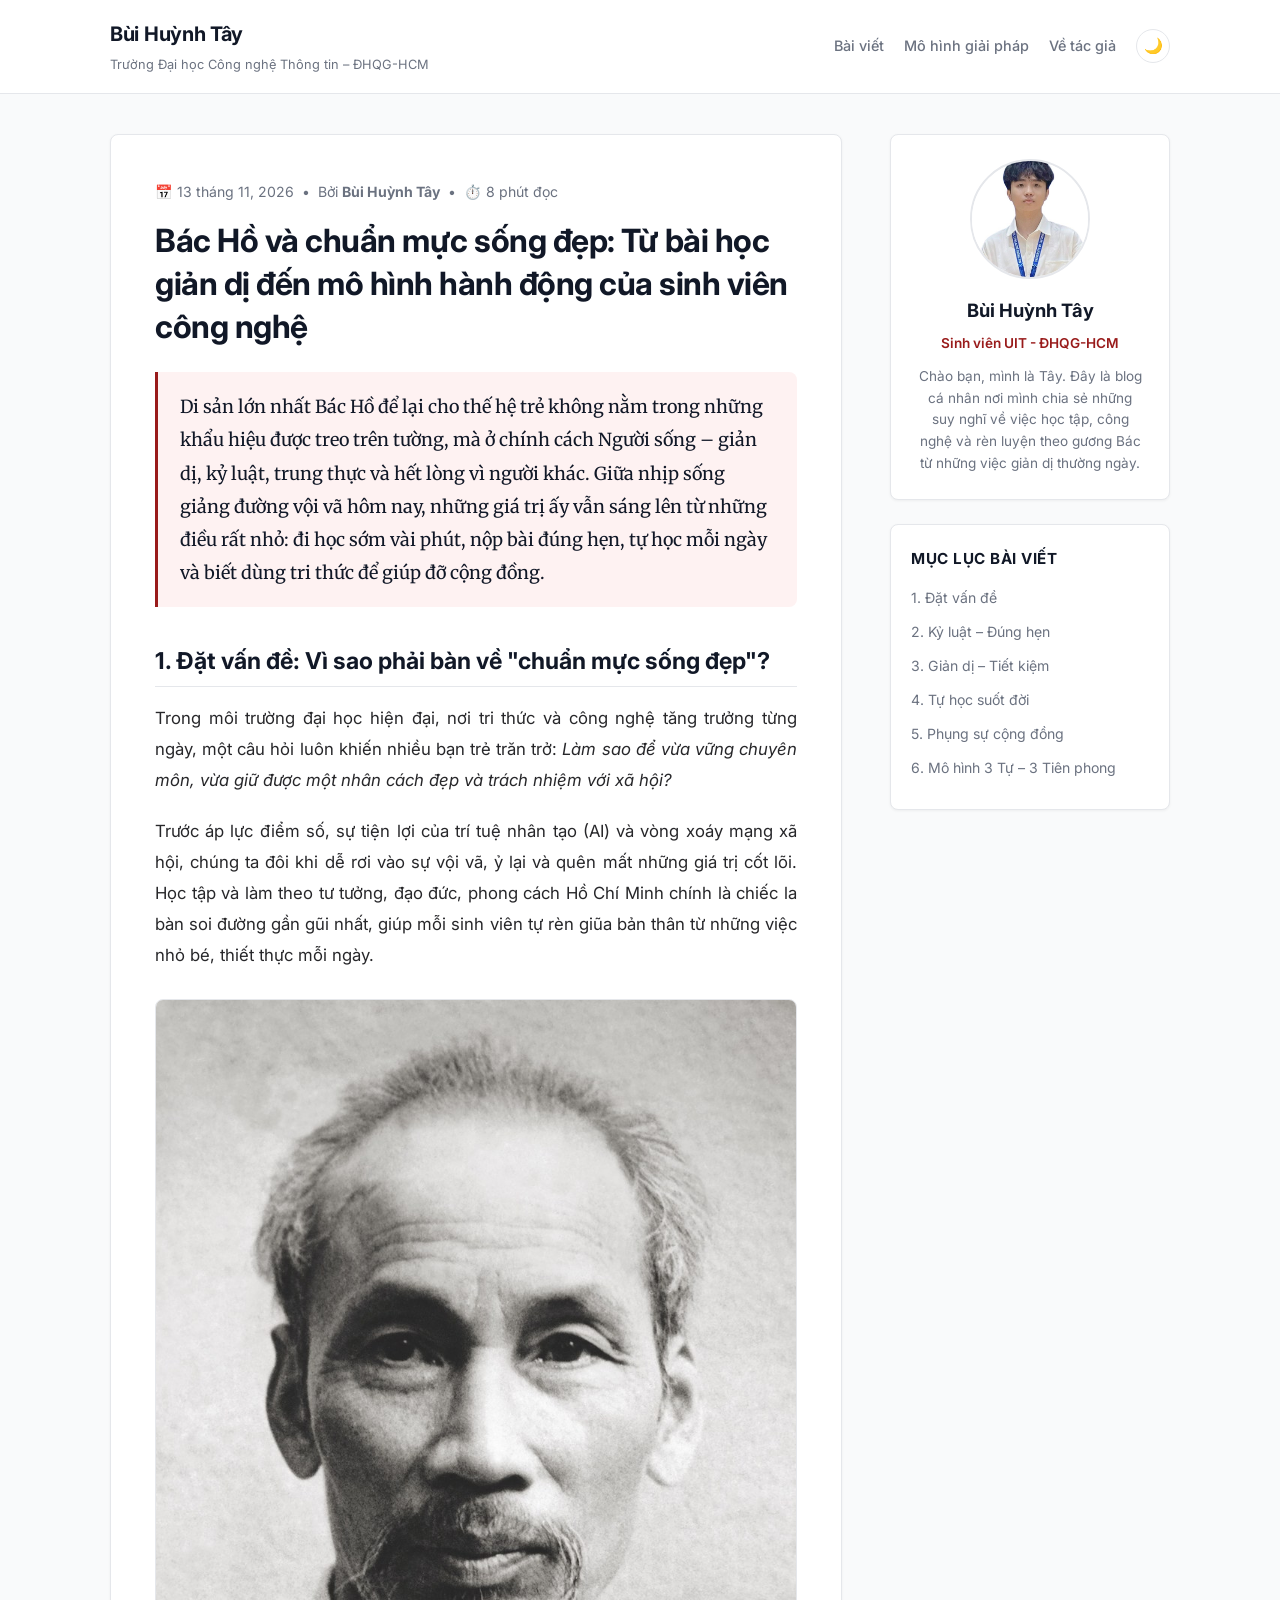
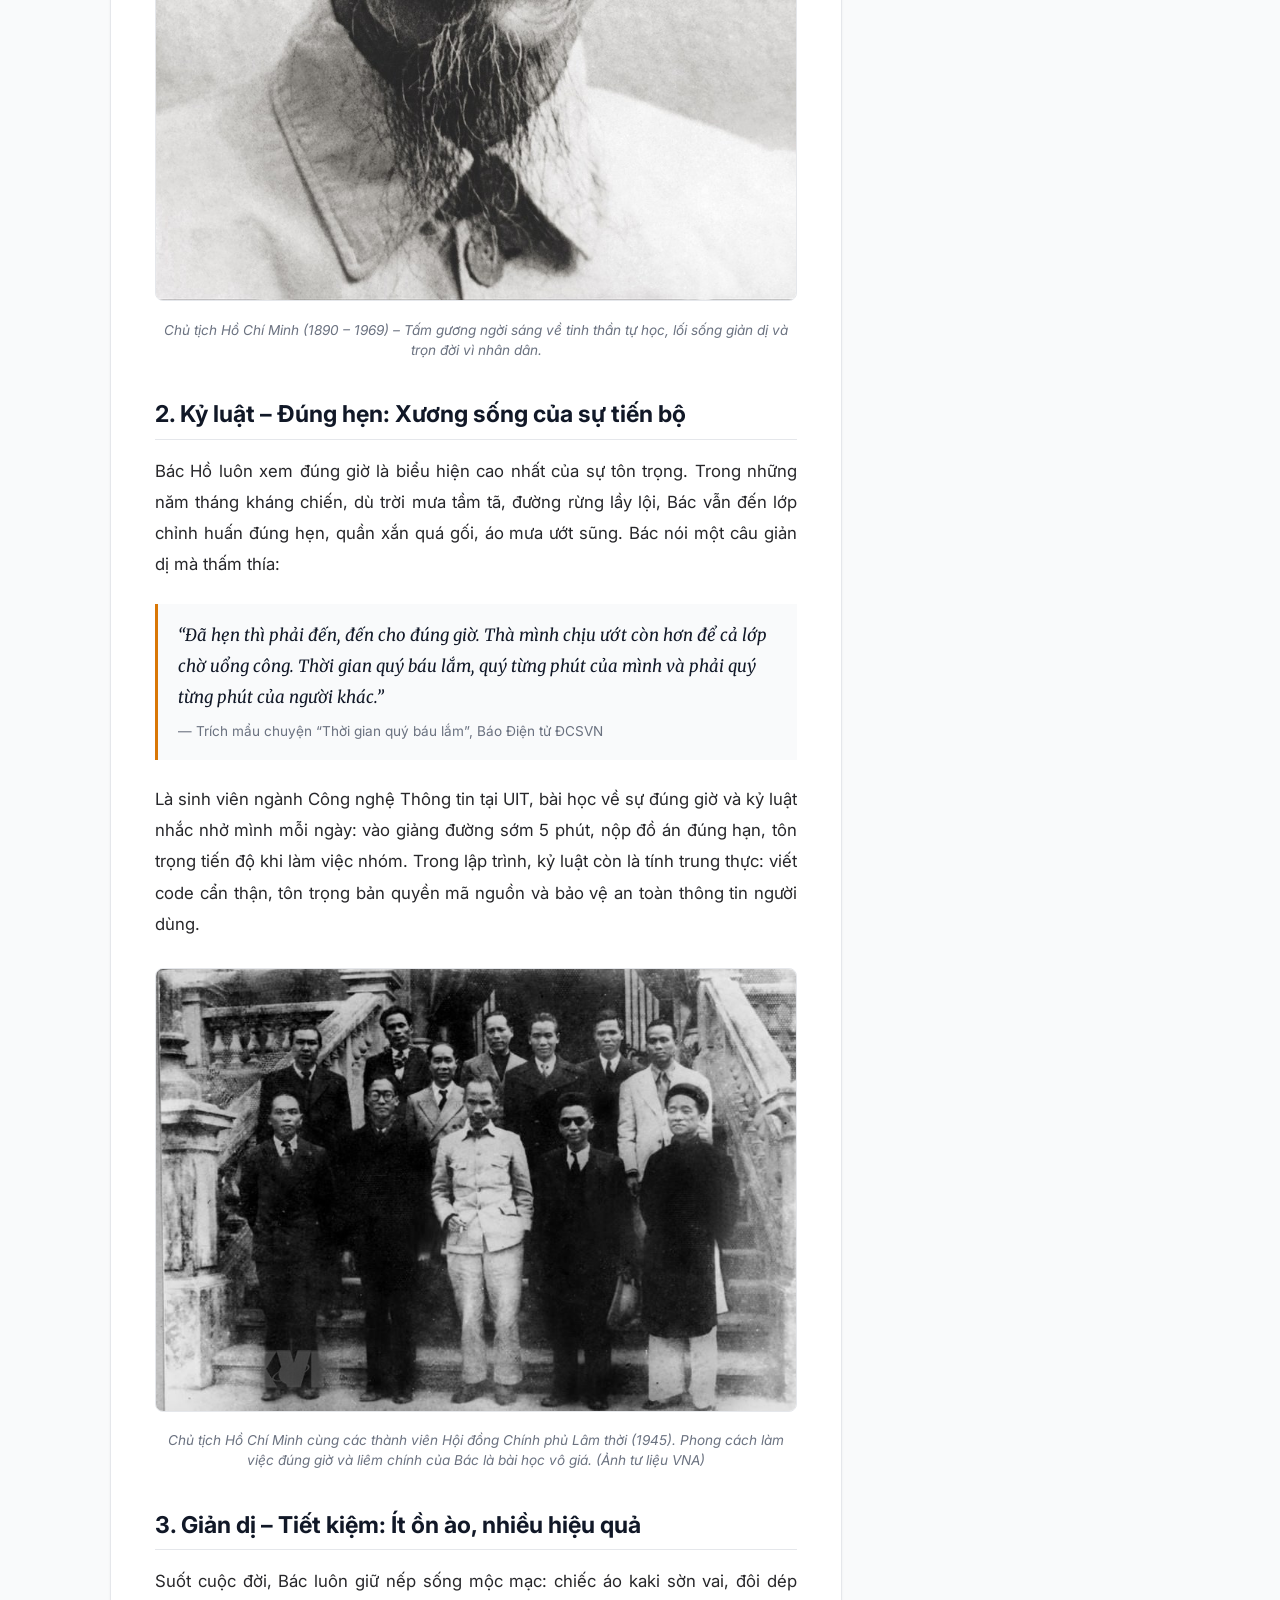
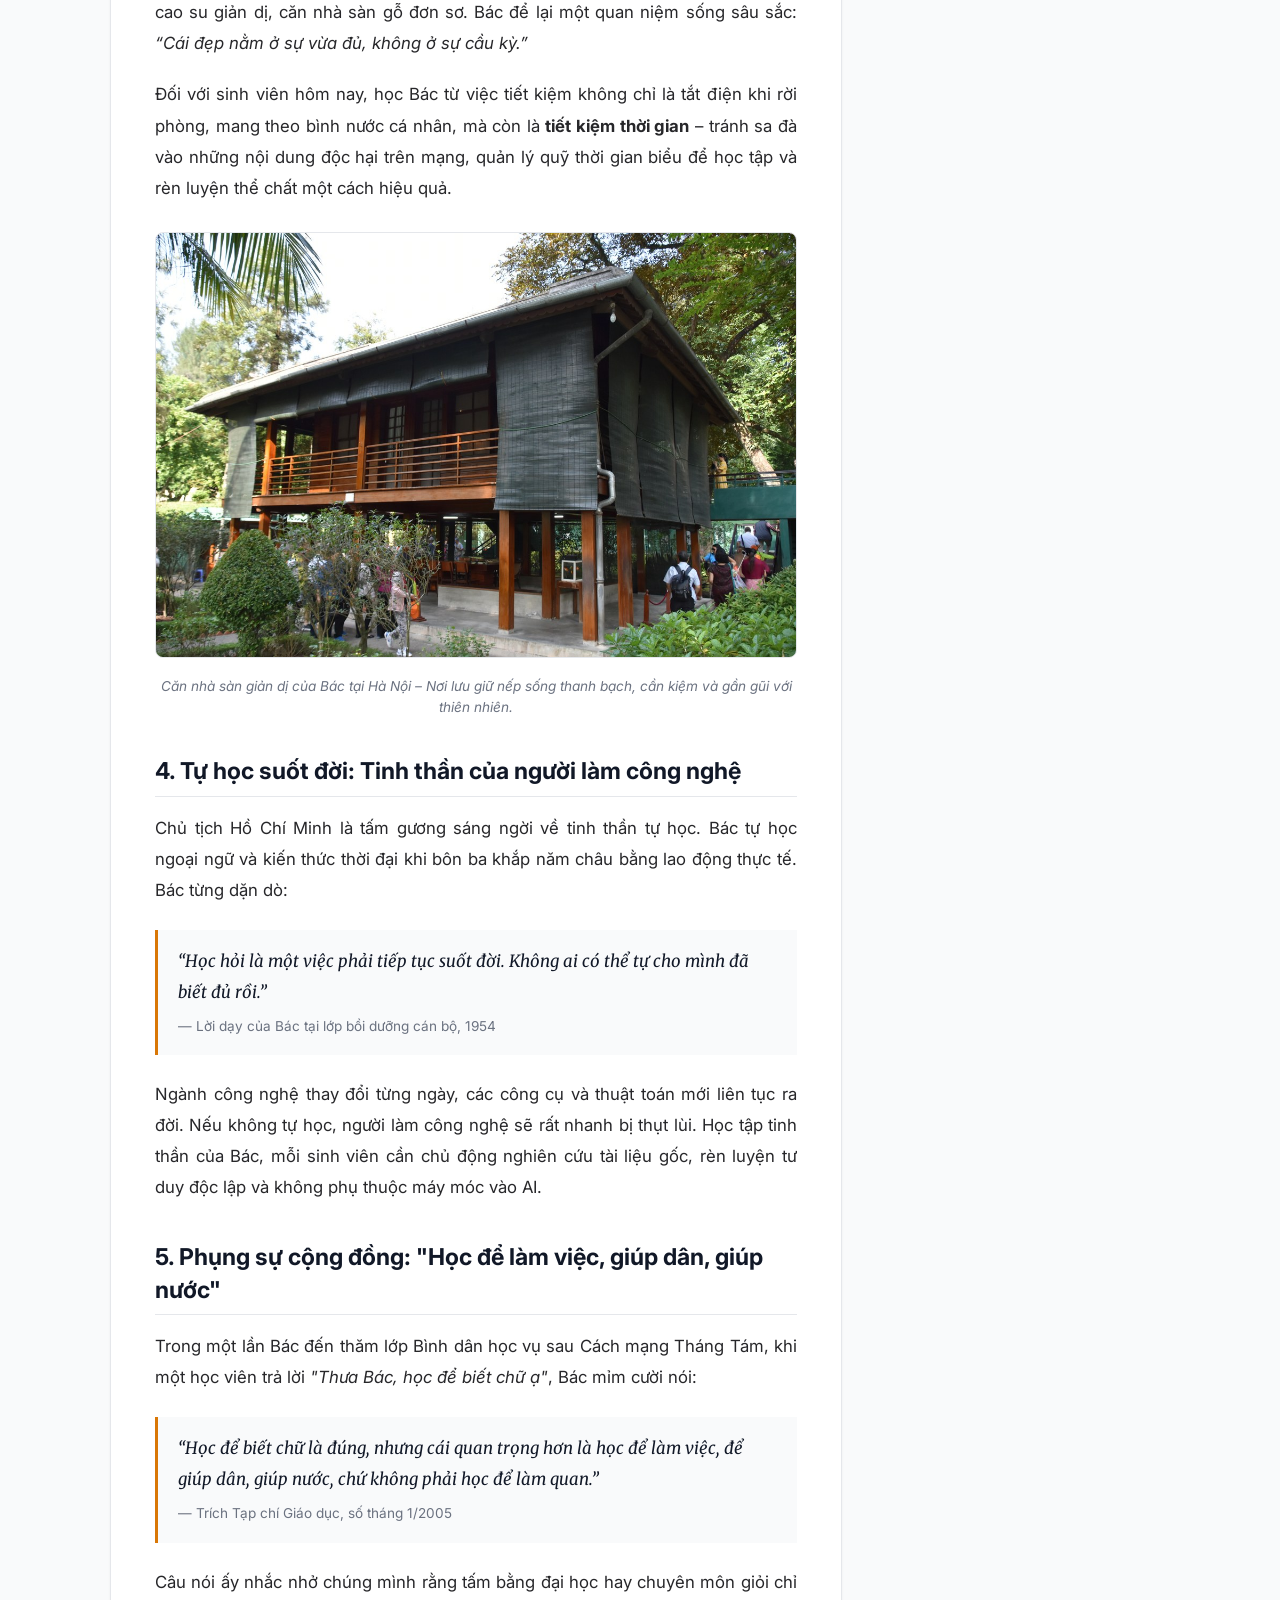
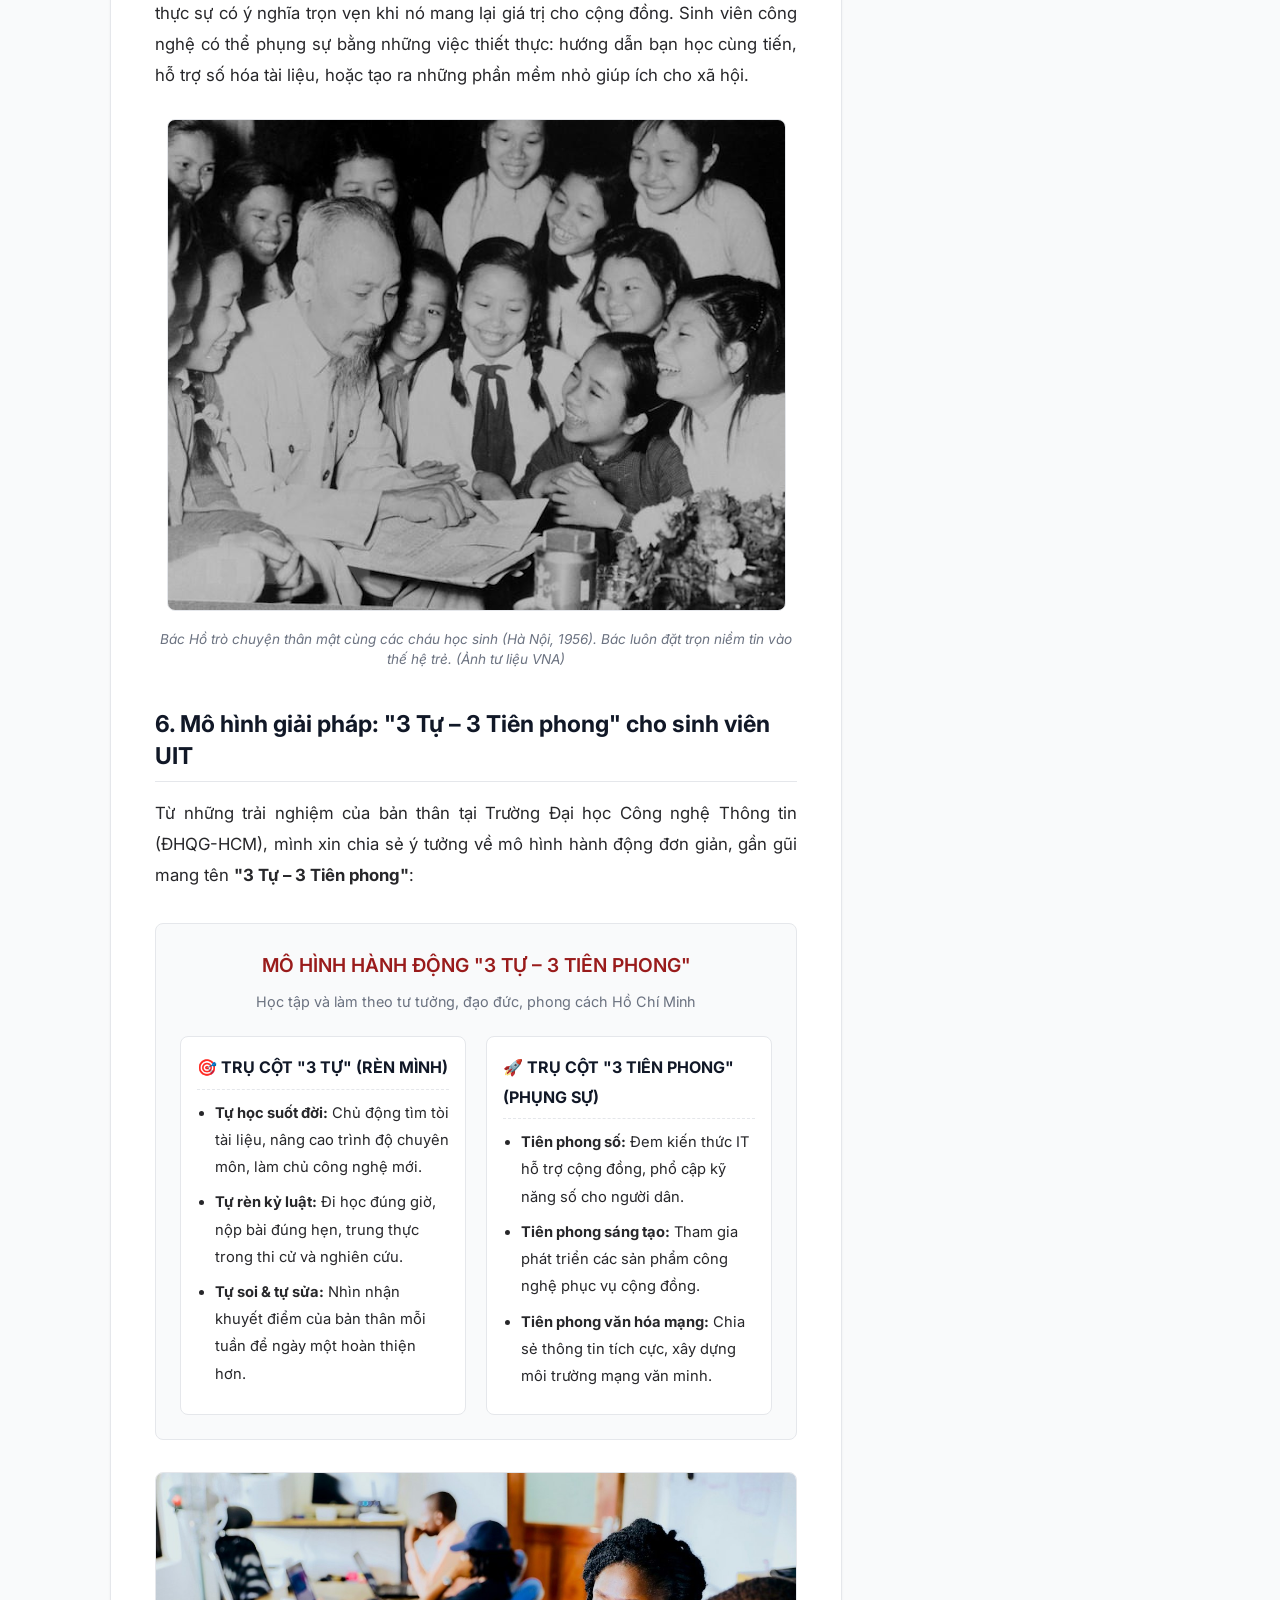
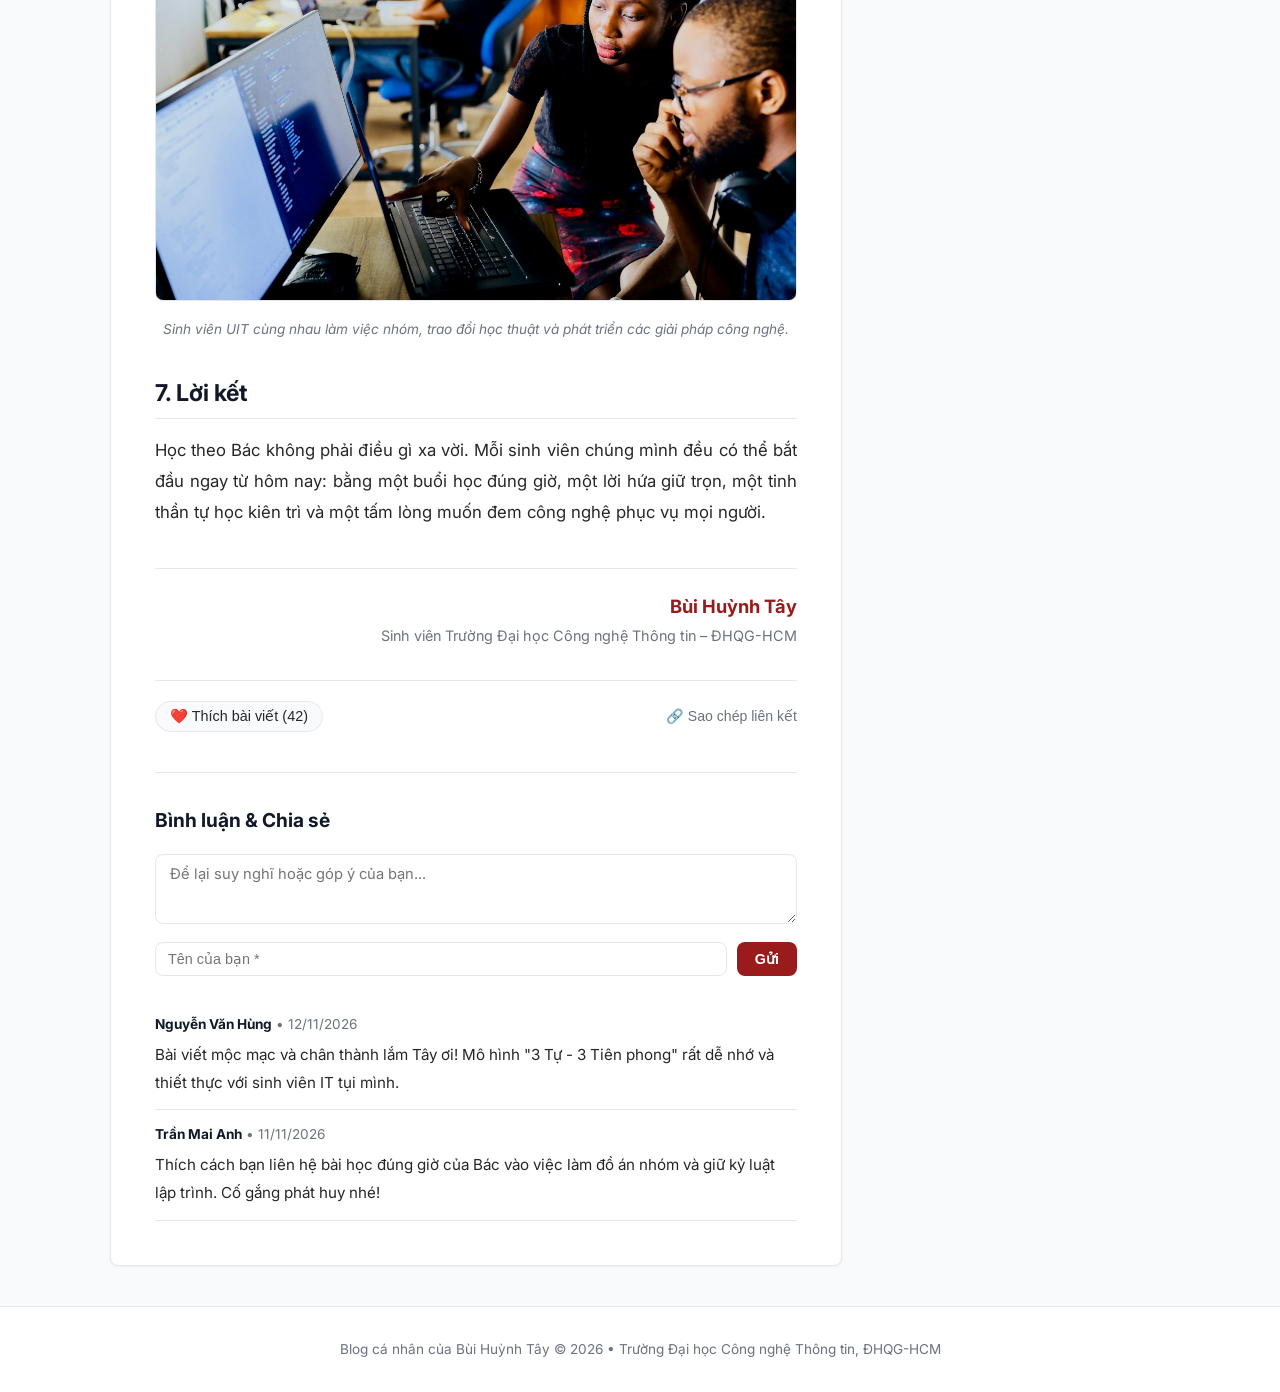
==== commit 6978317c: "refactor: simplify to clean personal blog with real portrait photo" ====
--- a/index.html
+++ b/index.html
@@ -3,693 +3,267 @@
 <head>
   <meta charset="UTF-8">
   <meta name="viewport" content="width=device-width, initial-scale=1.0">
-  <title>BÁC HỒ VÀ CHUẨN MỰC SỐNG ĐẸP: TỪ BÀI HỌC GIẢN DỊ ĐẾN MÔ HÌNH HÀNH ĐỘNG CỦA SINH VIÊN CÔNG NGHỆ THÔNG TIN | BÙI HUỲNH TÂY - UIT</title>
-  <meta name="description" content="Bài viết, sản phẩm truyền thông và mô hình giải pháp học tập và làm theo tư tưởng, đạo đức, phong cách Hồ Chí Minh của tác giả Bùi Huỳnh Tây - Trường Đại học Công nghệ Thông tin ĐHQG-HCM.">
-  <meta name="author" content="Bùi Huỳnh Tây - Trường Đại học Công nghệ Thông tin ĐHQG-HCM">
-  
-  <!-- Open Graph Meta Tags -->
-  <meta property="og:title" content="BÁC HỒ VÀ CHUẨN MỰC SỐNG ĐẸP: TỪ BÀI HỌC GIẢN DỊ ĐẾN MÔ HÌNH HÀNH ĐỘNG CỦA SINH VIÊN CÔNG NGHỆ THÔNG TIN">
-  <meta property="og:description" content="Khám phá mô hình '3 Tự - 3 Tiên phong' và giải pháp số hoá học tập tư tưởng Hồ Chí Minh của sinh viên UIT ĐHQG-HCM.">
-  <meta property="og:image" content="images/portrait_bacho.jpg">
-  <meta property="og:type" content="article">
-  <meta name="theme-color" content="#b71c1c">
-
+  <title>Bác Hồ và chuẩn mực sống đẹp: Từ bài học giản dị đến mô hình hành động của sinh viên công nghệ | Blog Bùi Huỳnh Tây</title>
+  <meta name="description" content="Blog cá nhân của Bùi Huỳnh Tây (Sinh viên UIT ĐHQG-HCM) chia sẻ về bài học giản dị từ Bác Hồ và mô hình hành động 3 Tự - 3 Tiên phong.">
+  <meta name="author" content="Bùi Huỳnh Tây">
   <link rel="stylesheet" href="style.css">
 </head>
 <body>
 
-  <!-- Thanh tiến trình đọc bài viết -->
+  <!-- Thanh tiến trình đọc -->
   <div id="reading-progress-bar"></div>
 
-  <!-- Top bar tin tức & công cụ -->
-  <div class="top-notice-bar">
-    <div class="top-bar-container">
-      <div class="top-bar-left">
-        <span class="top-badge">TUỔI TRẺ HỌC TẬP VÀ LÀM THEO LỜI BÁC</span>
-        <span>Trường Đại học Công nghệ Thông tin – ĐHQG-HCM (UIT)</span>
-      </div>
-      <div class="top-bar-right">
-        <button id="btn-print-post" class="btn-icon-pill" title="In hoặc lưu PDF bài viết">
-          <span>🖨️</span> In bài viết
-        </button>
-        <button id="theme-toggle-btn" class="theme-toggle-btn" title="Chuyển chế độ sáng / tối">🌙</button>
-      </div>
-    </div>
-  </div>
-
-  <!-- Header chính của Blog -->
-  <header class="main-header">
-    <div class="header-inner">
-      <a href="#" class="header-brand">
-        <div class="header-logo-icon">⭐</div>
-        <div class="header-brand-text">
-          <h1>KHÔNG GIAN VĂN HÓA HỒ CHÍ MINH UIT</h1>
-          <p>Diễn đàn tư tưởng, lối sống đẹp & giải pháp sáng tạo của sinh viên ĐHQG-HCM</p>
-        </div>
+  <!-- Header cá nhân giản dị -->
+  <header class="site-header">
+    <div class="header-container">
+      <a href="#" class="brand-link">
+        <div class="brand-name">Bùi Huỳnh Tây</div>
+        <div class="brand-sub">Trường Đại học Công nghệ Thông tin – ĐHQG-HCM</div>
       </a>
 
       <nav class="header-nav">
-        <ul class="nav-links">
-          <li><a href="#dat-van-de" class="active">Bài viết</a></li>
-          <li><a href="#mo-hinh-3tu-3tienphong">Mô hình giải pháp</a></li>
-          <li><a href="#san-pham-truyen-thong">Sản phẩm truyền thông</a></li>
-          <li><a href="#author-section">Tác giả</a></li>
-          <li><a href="#comments-anchor">Bình luận</a></li>
-        </ul>
+        <a href="#bai-viet">Bài viết</a>
+        <a href="#mo-hinh">Mô hình giải pháp</a>
+        <a href="#tac-gia">Về tác giả</a>
+        <button id="theme-toggle" class="theme-toggle-btn" title="Chế độ sáng/tối">🌙</button>
       </nav>
     </div>
   </header>
 
-  <!-- Banner Trang trọng & Tiêu đề chuyên mục -->
-  <section class="hero-editorial-banner">
-    <div class="banner-content">
-      <div class="banner-tag">SẢN PHẨM TRUYỀN THÔNG &amp; MÔ HÌNH GIẢI PHÁP ĐOÀN - HỘI</div>
-      <h2 class="banner-title">HỌC TẬP VÀ LÀM THEO TƯ TƯỞNG, ĐẠO ĐỨC, PHONG CÁCH HỒ CHÍ MINH</h2>
-      <p class="banner-subtitle">Kiến tạo giá trị thực tiễn từ giảng đường đại học: Biến lời dạy của Người thành lẽ sống và hành động mỗi ngày của người kỹ sư tương lai.</p>
-    </div>
-  </section>
-
-  <!-- Layout chính: 2 Cột (Bài viết bên trái + Sidebar bên phải) -->
-  <main class="page-container">
-
-    <!-- CỘT BÀI VIẾT CHÍNH -->
-    <article class="main-content">
-
-      <!-- Breadcrumbs -->
-      <nav class="post-breadcrumb" aria-label="breadcrumb">
-        <a href="#">Trang chủ</a> <span>/</span>
-        <a href="#">Học tập và làm theo Bác</a> <span>/</span>
-        <span>Sinh viên UIT trong kỷ nguyên số</span>
-      </nav>
-
-      <!-- Post Header -->
-      <header class="post-header">
-        <h1 class="post-title">
-          BÁC HỒ VÀ CHUẨN MỰC SỐNG ĐẸP: TỪ BÀI HỌC GIẢN DỊ ĐẾN MÔ HÌNH HÀNH ĐỘNG "3 TỰ - 3 TIÊN PHONG" CỦA SINH VIÊN CÔNG NGHỆ THÔNG TIN
-        </h1>
-
-        <div class="post-meta-row">
-          <div class="author-chip">
-            <img src="images/author_avatar.jpg" alt="Ảnh tác giả Bùi Huỳnh Tây">
-            <div class="author-info-mini">
-              <div class="author-name">Bùi Huỳnh Tây</div>
-              <div class="author-org">Trường Đại học Công nghệ Thông tin, ĐHQG-HCM</div>
-            </div>
-          </div>
-
-          <div class="meta-stats">
-            <span class="meta-stat-item">📅 Thứ Sáu, 13/11/2026</span>
-            <span class="meta-stat-item">⏱️ 8 phút đọc</span>
-            <span class="meta-stat-item">👁️ 2,480 lượt xem</span>
-          </div>
-        </div>
-      </header>
-
-      <!-- Widget Nghe Podcast / Audio đọc bài -->
-      <div class="audio-player-box">
-        <button id="audio-play-btn" class="audio-btn" title="Nghe bản tin tóm tắt">▶</button>
-        <div class="audio-text">
-          <div class="audio-title">🎧 Nghe podcast bài viết: "Lời Bác soi đường người làm công nghệ"</div>
-          <div class="audio-desc">Chuyên mục Phát thanh Thanh niên UIT | Giọng đọc AI truyền cảm</div>
-        </div>
-        <div class="audio-progress">
-          <div class="audio-progress-bar"></div>
-        </div>
-        <div id="audio-time-display" style="font-size: 0.8rem; font-weight: 600; color: var(--text-muted); min-width: 75px;">01:25 / 04:15</div>
-      </div>
-
-      <!-- Sapo / Lời mở đầu -->
+  <!-- Layout trang -->
+  <div class="page-layout">
+
+    <!-- Cột bài viết -->
+    <main id="bai-viet" class="post-card">
+
+      <div class="post-meta">
+        <span>📅 13 tháng 11, 2026</span>
+        <span>•</span>
+        <span>Bởi <strong>Bùi Huỳnh Tây</strong></span>
+        <span>•</span>
+        <span>⏱️ 8 phút đọc</span>
+      </div>
+
+      <h1 class="post-title">
+        Bác Hồ và chuẩn mực sống đẹp: Từ bài học giản dị đến mô hình hành động của sinh viên công nghệ
+      </h1>
+
       <div class="post-lead">
-        Di sản lớn nhất Bác Hồ để lại cho thế hệ trẻ không nằm trong những khẩu hiệu được treo trang trọng trên giảng đường, mà ở chính cách Người đã sống – giản dị, kỷ luật, trung thực, tinh thần tự học bền bỉ không ngừng nghỉ và trọn một đời phụng sự Tổ quốc, phụng sự nhân dân. Giữa nhịp sống hối hả của kỷ nguyên số và trí tuệ nhân tạo (AI), những giá trị ấy lại càng trở thành kim chỉ nam soi đường cho mỗi sinh viên Công nghệ Thông tin: từ việc đến lớp sớm vài phút, viết từng dòng code chỉn chu, nộp đồ án đúng hạn, cho đến khát vọng cống hiến tri thức vì sự phát triển của đất nước.
-      </div>
-
-      <!-- POST BODY -->
-      <div class="post-body">
-
-        <!-- MỤC 1 -->
-        <h2 id="dat-van-de" class="post-section-heading">
-          <span>I.</span> ĐẶT VẤN ĐỀ: VÌ SAO PHẢI BÀN VỀ "CHUẨN MỰC SỐNG ĐẸP" CỦA SINH VIÊN CÔNG NGHỆ?
-        </h2>
-
-        <p>
-          Trong kỷ nguyên bùng nổ của chuyển đổi số, dữ liệu lớn và trí tuệ nhân tạo, trường đại học không chỉ là cái nôi sản sinh ra những kỹ sư lành nghề, mà còn là môi trường rèn giũa nhân cách của những công dân số tương lai. Tuy nhiên, một nghịch lý đang âm thầm hiện hữu trong một bộ phận giới trẻ: kết quả học tập có thể rất cao, kỹ năng công nghệ có thể rất nhạy bén, nhưng tư cách, tính kỷ luật, đạo đức nghề nghiệp và ý thức trách nhiệm cộng đồng đôi khi chưa theo kịp.
-        </p>
-
-        <p>
-          Áp lực của những kỳ thi, những kỳ hạn đồ án dồn dập, cùng sự cuốn hút vô tận của các nền tảng mạng xã hội dễ khiến sinh viên rơi vào lối sống thực dụng, "sống ảo", hoặc chạy theo thành tích ngắn hạn. Thậm chí trong giới lập trình, sự ỷ lại thái quá vào các công cụ AI tạo sinh (Generative AI) đang làm mai một đi sự kiên nhẫn tự học và tư duy chiều sâu. Trước bối cảnh ấy, một câu hỏi lớn mang tính quyết định được đặt ra: <em>Học tập và làm theo Bác Hồ như thế nào để mỗi sinh viên Công nghệ Thông tin vừa giỏi chuyên môn, vừa sáng đạo đức nghề nghiệp, vừa hình thành được một "chuẩn mực sống đẹp" bền vững?</em>
-        </p>
-
-        <figure class="post-figure">
-          <img src="images/portrait_bacho.jpg" alt="Chủ tịch Hồ Chí Minh - Người là tấm gương sáng ngời về đạo đức cách mạng và tinh thần tự học">
-          <figcaption>
-            <strong>Hình 1:</strong> Chủ tịch Hồ Chí Minh (1890 – 1969) – Tấm gương mẫu mực trọn đời về tinh thần tự học, nếp sống giản dị, kỷ luật và tận tụy phụng sự đất nước. <em>(Tư liệu lịch sử lưu trữ)</em>
-          </figcaption>
-        </figure>
-
-        <p>
-          Bài viết này khẳng định: <strong>Học tập và làm theo tư tưởng, đạo đức, phong cách Hồ Chí Minh</strong> không phải là những bài học lý luận trừu tượng, mà chính là con đường thực tế, khả thi và giàu sức sống nhất giúp sinh viên xây dựng chuẩn mực sống đẹp từ những việc nhỏ bé thường ngày, từ đó hình thành các mô hình giải pháp hành động cụ thể cho tuổi trẻ Đại học Quốc gia TP.HCM.
-        </p>
-
-        <!-- MỤC 2 -->
-        <h2 id="bai-hoc-gian-di" class="post-section-heading">
-          <span>II.</span> TỪ NHỮNG BÀI HỌC GIẢN DỊ CỦA BÁC ĐẾN TRÁCH NHIỆM SINH VIÊN HÔM NAY
-        </h2>
-
-        <h3 id="ky-luat-dung-hen">1. Kỷ luật – Đúng hẹn: Xương sống của đạo đức nghề nghiệp và sự tiến bộ</h3>
-        <p>
-          Chủ tịch Hồ Chí Minh luôn xem việc đúng giờ và giữ kỷ luật là biểu hiện cao nhất của sự tôn trọng bản thân và tôn trọng người khác. Trong kháng chiến gian khổ, có lần Bác đến dự và nói chuyện tại một lớp chỉnh huấn cán bộ. Trời mưa to tầm tã, đường rừng lầy lội, suối dâng ngập, nhưng Bác vẫn đến lớp đúng giờ như đã hẹn. Quần Bác xắn quá đầu gối, chiếc áo mưa ướt sũng. Khi các học viên xúc động và áy náy vì đã để Bác vất vả, Bác ôn tồn bảo:
-        </p>
-
-        <div class="quote-highlight">
-          <p>“Đã hẹn thì phải đến, đến cho đúng giờ. Thà mình chịu ướt còn hơn để cả lớp chờ uổng công. Thời gian quý báu lắm, quý từng phút của mình và phải quý từng phút của người khác!”</p>
-          <div class="quote-source">— Trích “Bác Hồ - Con người và Phong cách”, NXB Lao Động; Báo Điện tử ĐCSVN</div>
-        </div>
-
-        <figure class="post-figure">
-          <img src="images/bacho_chinhphu.png" alt="Chủ tịch Hồ Chí Minh và các thành viên Hội đồng Chính phủ lâm thời 1945">
-          <figcaption>
-            <strong>Hình 2:</strong> Chủ tịch Hồ Chí Minh cùng các thành viên Hội đồng Chính phủ Lâm thời nước Việt Nam Dân chủ Cộng hòa (1945). Phong cách làm việc đúng giờ, kỷ cương và liêm chính của Bác luôn là tấm gương soi cho muôn đời. <em>(Nguồn: Thông tấn xã Việt Nam - VNA)</em>
-          </figcaption>
-        </figure>
-
-        <p>
-          Câu chuyện giản dị ấy để lại bài học thấm thía: <strong>Kỷ luật chính là danh dự</strong>. Đối với sinh viên Đại học Công nghệ Thông tin (UIT), tinh thần kỷ luật của Bác soi chiếu trực tiếp vào từng buổi lên lớp: vào giảng đường sớm 5 phút, lắng nghe trọn vẹn bài giảng, nộp bài tập lớn và đồ án phần mềm trước hạn chót (deadline). Khi làm việc nhóm (teamwork), mỗi thành viên giữ trọn lời hứa về tiến độ chính là giữ gìn niềm tin và tôn trọng công sức của đồng đội.
-        </p>
-
-        <p>
-          Hơn thế nữa, trong ngành công nghệ phần mềm, kỷ luật còn là <em>kỷ luật công nghệ</em>: tuân thủ nghiêm ngặt chuẩn mực bảo mật, viết mã nguồn sạch (Clean Code), tôn trọng quyền riêng tư của người dùng, không bao giờ vì lợi ích trước mắt mà phát tán phần mềm độc hại hay đạo văn công nghệ. Đó chính là việc làm theo Bác từ cái gốc của sự trung thực.
-        </p>
-
-        <h3 id="gian-di-tiet-kiem">2. Giản dị – Tiết kiệm: Cái đẹp nằm ở sự vừa đủ, chống lãng phí tài nguyên</h3>
-        <p>
-          Suốt cuộc đời bôn ba cứu nước và trên cương vị lãnh tụ tối cao, Bác Hồ luôn giữ một phong cách sống giản dị đến mức thanh bạch: chiếc áo kaki đã sờn vai, đôi dép cao su đi khắp mọi nẻo đường kháng chiến, bữa ăn thanh đạm đĩa rau muống, con cá kho. Nhưng trong sự giản dị ấy là một triết lý sâu sắc: <em>“Cái đẹp nằm ở sự vừa đủ, không ở sự cầu kỳ, hào nhoáng bên ngoài.”</em>
-        </p>
-
-        <figure class="post-figure">
-          <img src="images/nhasan_bacho.jpg" alt="Nhà sàn Bác Hồ tại Thủ đô Hà Nội">
-          <figcaption>
-            <strong>Hình 3:</strong> Khu di tích Nhà sàn Bác Hồ tại Phủ Chủ tịch (Hà Nội) – Không gian sống và làm việc mộc mạc, biểu tượng bất diệt cho phong cách cần kiệm, liêm chính, gắn bó keo sơn với thiên nhiên và con người. <em>(Ảnh tư liệu bảo tàng)</em>
-          </figcaption>
-        </figure>
-
-        <p>
-          Học Bác đức tính tiết kiệm trong giảng đường hôm nay, sinh viên UIT bắt đầu từ những hành vi văn minh: mang theo bình nước cá nhân, tắt đèn và máy lạnh khi rời phòng học, in tài liệu hai mặt, giữ gìn tài sản chung của nhà trường.
-        </p>
-
-        <p>
-          Trong tư duy công nghệ, tiết kiệm ngày nay còn mang một chiều kích mới: <strong>Điện toán xanh (Green Computing)</strong>. Đó là ý thức tối ưu hóa thuật toán để tiết kiệm tài nguyên vi xử lý (CPU/GPU), giảm tiêu thụ điện năng tại các trung tâm dữ liệu, và quản trị thời gian số (Digital Well-being) – không lãng phí hàng giờ đồng hồ vào những nội dung độc hại, vô bổ trên mạng xã hội, mà dành năng lượng đó cho việc rèn luyện thể lực và trau dồi tri thức.
-        </p>
-
-        <h3 id="tu-hoc-suot-doi">3. Tinh thần Tự học suốt đời: Chìa khóa vàng của người kỹ sư thời đại mới</h3>
-        <p>
-          Chủ tịch Hồ Chí Minh là hiện thân vĩ đại của tinh thần tự học. Ra đi tìm đường cứu nước với hai bàn tay trắng, Người đã tự học tiếng Pháp, tiếng Anh, tiếng Nga, tiếng Trung... thông qua lao động thực tiễn: viết từ vựng lên cánh tay để vừa làm phụ bếp vừa nhẩm đọc, buổi tối viết bài gửi cho các tờ báo tiến bộ ở Paris. Người từng căn dặn cán bộ, đảng viên và tuổi trẻ:
-        </p>
-
-        <div class="quote-highlight">
-          <p>“Học hỏi là một việc phải tiếp tục suốt đời. Suốt đời phải học tập, không ai có thể tự cho mình là biết đủ rồi. Người không học tập thì như đi lùi, sẽ bị thời đại bỏ lại phía sau!”</p>
-          <div class="quote-source">— Lời Chủ tịch Hồ Chí Minh căn dặn tại Hội nghị cán bộ, 1954</div>
-        </div>
-
-        <figure class="post-figure">
-          <img src="images/sinhvien_hoctap.jpg" alt="Sinh viên UIT học tập nhóm và nghiên cứu công nghệ">
-          <figcaption>
-            <strong>Hình 4:</strong> Sinh viên Đại học Công nghệ Thông tin (ĐHQG-HCM) hăng say nghiên cứu khoa học, tự học và thảo luận nhóm – biến tri thức công nghệ thành năng lực nội tại.
-          </figcaption>
-        </figure>
-
-        <p>
-          Lĩnh vực Công nghệ Thông tin là một trong những ngành có tốc độ thay đổi nhanh nhất trong lịch sử nhân loại. Những kiến thức hôm nay học được có thể bị lỗi thời chỉ sau vài năm nếu bản thân dừng bước. Tinh thần tự học theo gương Bác chính là động lực thôi thúc mỗi sinh viên UIT chủ động đọc tài liệu kỹ thuật gốc, nghiên cứu mã nguồn mở, không giấu dốt, sẵn sàng làm chủ những công nghệ lõi như AI, Blockchain, Cloud Computing và An toàn thông tin. Tự học không phải là đơn độc một mình, mà là học từ thầy cô, học từ bạn bè và học từ chính những thất bại khi kiểm thử phần mềm.
-        </p>
-
-        <h3 id="phung-su-cong-dong">4. Phụng sự cộng đồng: "Học để làm việc, làm người, giúp dân, giúp nước"</h3>
-        <p>
-          Trong một buổi Bác đến thăm lớp học Bình dân học vụ sau ngày Cách mạng Tháng Tám thành công, Bác ân cần hỏi một học viên: <em>“Các cháu học để làm gì?”</em> Người học viên thưa: <em>“Thưa Bác, học để biết chữ ạ.”</em> Bác mỉm cười, gật đầu rồi căn dặn:
-        </p>
-
-        <div class="quote-highlight">
-          <p>“Học để biết chữ là đúng, nhưng cái quan trọng hơn là học để làm việc, để giúp dân, giúp nước, chứ không phải học để làm quan!”</p>
-          <div class="quote-source">— Theo Đỗ Văn Quân – Đặng Ánh Tuyết, Tạp chí Giáo dục, số tháng 1/2005</div>
-        </div>
-
-        <figure class="post-figure">
-          <img src="images/bacho_thanhnien.png" alt="Bác Hồ cùng thế hệ thanh thiếu niên và học sinh">
-          <figcaption>
-            <strong>Hình 5:</strong> Chủ tịch Hồ Chí Minh với học sinh, thế hệ trẻ tương lai của đất nước (Hà Nội, 1956). Bác luôn đặt trọn niềm tin sắt son vào vai trò rường cột của thanh niên. <em>(Nguồn: Thông tấn xã Việt Nam - VNA)</em>
-          </figcaption>
-        </figure>
-
-        <p>
-          Lời dạy ấy nhắc nhở sinh viên UIT rằng: mục đích tối hậu của việc học không chỉ dừng lại ở một tấm bằng loại giỏi hay một mức thu nhập cao cho riêng mình. <strong>Tri thức chỉ thực sự trọn vẹn khi nó trở thành giá trị phụng sự nhân dân và Tổ quốc</strong>. Một dòng code viết ra có thể giúp một người khuyết tật sử dụng máy tính dễ dàng hơn; một ứng dụng di động có thể giúp bà con nông dân kết nối tiêu thụ nông sản; một hệ thống tự động hóa có thể giúp bệnh viện phục vụ người bệnh kịp thời. Đó chính là cách sinh viên công nghệ cụ thể hóa lòng yêu nước và đạo đức phụng sự của Bác trong thế kỷ 21.
-        </p>
-
-        <!-- MỤC 3: MÔ HÌNH GIẢI PHÁP & Ý TƯỞNG SỐ HÓA -->
-        <h2 id="mo-hinh-3tu-3tienphong" class="post-section-heading">
-          <span>III.</span> Ý TƯỞNG &amp; MÔ HÌNH GIẢI PHÁP: "HỆ SINH THÁI 3 TỰ - 3 TIÊN PHONG" DÀNH CHO SINH VIÊN UIT
-        </h2>
-
-        <p>
-          Từ những trăn trở và bài học thực tiễn, tác giả <strong>Bùi Huỳnh Tây</strong> đề xuất mô hình giải pháp hành động và sản phẩm truyền thông mang tên: <strong>"MÔ HÌNH 3 TỰ - 3 TIÊN PHONG"</strong> – một khung định hướng rèn luyện toàn diện, gắn chặt việc học tập tư tưởng Hồ Chí Minh với đặc thù của sinh viên khối ngành Công nghệ Thông tin tại Đại học Quốc gia TP.HCM.
-        </p>
-
-        <!-- KHUNG SƠ ĐỒ MÔ HÌNH (SVG DIAGRAM & DETAILS) -->
-        <div class="model-showcase-box">
-          <div class="model-showcase-header">
-            <h4>SƠ ĐỒ MÔ HÌNH HÀNH ĐỘNG "3 TỰ - 3 TIÊN PHONG"</h4>
-            <p style="color: #94a3b8; font-size: 0.9rem;">Khung giải pháp rèn luyện tư tưởng, đạo đức, phong cách Hồ Chí Minh - Tác giả: Bùi Huỳnh Tây</p>
-          </div>
-
-          <div class="model-svg-wrapper">
-            <svg xmlns="http://www.w3.org/2000/svg" viewBox="0 0 900 520" width="100%" height="100%" style="background: linear-gradient(135deg, #0f172a 0%, #1e293b 100%); border-radius: 16px; font-family: 'Roboto', 'Segoe UI', sans-serif;">
-  <defs>
-    <linearGradient id="gradRed" x1="0%" y1="0%" x2="100%" y2="100%">
-      <stop offset="0%" stop-color="#ef4444" />
-      <stop offset="100%" stop-color="#b91c1c" />
-    </linearGradient>
-    <linearGradient id="gradBlue" x1="0%" y1="0%" x2="100%" y2="100%">
-      <stop offset="0%" stop-color="#38bdf8" />
-      <stop offset="100%" stop-color="#0284c7" />
-    </linearGradient>
-    <linearGradient id="gradGold" x1="0%" y1="0%" x2="100%" y2="100%">
-      <stop offset="0%" stop-color="#fbbf24" />
-      <stop offset="100%" stop-color="#d97706" />
-    </linearGradient>
-    <filter id="glow" x="-20%" y="-20%" width="140%" height="140%">
-      <feGaussianBlur stdDeviation="4" result="blur" />
-      <feComposite in="SourceGraphic" in2="blur" operator="over" />
-    </filter>
-  </defs>
-
-  <!-- Title & Banner -->
-  <rect x="30" y="20" width="840" height="70" rx="12" fill="rgba(255,255,255,0.06)" stroke="rgba(255,255,255,0.12)" />
-  <text x="450" y="48" text-anchor="middle" fill="#fbbf24" font-size="20" font-weight="700" letter-spacing="1">MÔ HÌNH HÀNH ĐỘNG "3 TỰ - 3 TIÊN PHONG"</text>
-  <text x="450" y="72" text-anchor="middle" fill="#94a3b8" font-size="13">Học tập và làm theo tư tưởng, đạo đức, phong cách Hồ Chí Minh - Sinh viên UIT ĐHQG-HCM</text>
-
-  <!-- Center Hub: Tư tưởng Hồ Chí Minh -->
-  <circle cx="450" cy="285" r="70" fill="url(#gradRed)" filter="url(#glow)" stroke="#fef08a" stroke-width="3" />
-  <text x="450" y="268" text-anchor="middle" fill="#ffffff" font-size="14" font-weight="bold">TƯ TƯỞNG</text>
-  <text x="450" y="288" text-anchor="middle" fill="#ffffff" font-size="14" font-weight="bold">HỒ CHÍ MINH</text>
-  <text x="450" y="308" text-anchor="middle" fill="#fef08a" font-size="11">Kim chỉ nam hành động</text>
-
-  <!-- Left Column: 3 TỰ (Nội lực bên trong) -->
-  <g transform="translate(50, 115)">
-    <rect width="280" height="45" rx="8" fill="url(#gradGold)" />
-    <text x="140" y="28" text-anchor="middle" fill="#ffffff" font-size="15" font-weight="bold">TRỤ CỘT "3 TỰ" (RÈN MÌNH)</text>
-
-    <!-- Card 1: Tự học -->
-    <rect y="60" width="280" height="85" rx="10" fill="rgba(30, 41, 59, 0.9)" stroke="#fbbf24" stroke-width="1.5" />
-    <circle cx="28" cy="102" r="16" fill="#d97706" />
-    <text x="28" y="107" text-anchor="middle" fill="#fff" font-weight="bold" font-size="14">1</text>
-    <text x="55" y="92" fill="#fde68a" font-size="14" font-weight="bold">TỰ HỌC SUỐT ĐỜI</text>
-    <text x="55" y="112" fill="#cbd5e1" font-size="11">Học tập liên tục, nắm vững công nghệ lõi,</text>
-    <text x="55" y="128" fill="#cbd5e1" font-size="11">không ỷ lại, nghiên cứu độc lập.</text>
-
-    <!-- Card 2: Tự rèn -->
-    <rect y="160" width="280" height="85" rx="10" fill="rgba(30, 41, 59, 0.9)" stroke="#fbbf24" stroke-width="1.5" />
-    <circle cx="28" cy="202" r="16" fill="#d97706" />
-    <text x="28" y="207" text-anchor="middle" fill="#fff" font-weight="bold" font-size="14">2</text>
-    <text x="55" y="192" fill="#fde68a" font-size="14" font-weight="bold">TỰ RÈN KỶ LUẬT</text>
-    <text x="55" y="212" fill="#cbd5e1" font-size="11">Đúng giờ, sống giản dị, giữ chữ tín,</text>
-    <text x="55" y="228" fill="#cbd5e1" font-size="11">trách nhiệm cao với từng dòng code.</text>
-
-    <!-- Card 3: Tự soi -->
-    <rect y="260" width="280" height="85" rx="10" fill="rgba(30, 41, 59, 0.9)" stroke="#fbbf24" stroke-width="1.5" />
-    <circle cx="28" cy="302" r="16" fill="#d97706" />
-    <text x="28" y="307" text-anchor="middle" fill="#fff" font-weight="bold" font-size="14">3</text>
-    <text x="55" y="292" fill="#fde68a" font-size="14" font-weight="bold">TỰ SOI &amp; TỰ SỬA</text>
-    <text x="55" y="312" fill="#cbd5e1" font-size="11">Nhìn nhận thiếu sót, không kiêu ngạo,</text>
-    <text x="55" y="328" fill="#cbd5e1" font-size="11">lắng nghe góp ý, hoàn thiện mỗi ngày.</text>
-  </g>
-
-  <!-- Right Column: 3 TIÊN PHONG (Hành động cống hiến) -->
-  <g transform="translate(570, 115)">
-    <rect width="280" height="45" rx="8" fill="url(#gradBlue)" />
-    <text x="140" y="28" text-anchor="middle" fill="#ffffff" font-size="15" font-weight="bold">"3 TIÊN PHONG" (PHỤNG SỰ)</text>
-
-    <!-- Card 1: Tiên phong số -->
-    <rect y="60" width="280" height="85" rx="10" fill="rgba(30, 41, 59, 0.9)" stroke="#38bdf8" stroke-width="1.5" />
-    <circle cx="28" cy="102" r="16" fill="#0284c7" />
-    <text x="28" y="107" text-anchor="middle" fill="#fff" font-weight="bold" font-size="14">I</text>
-    <text x="55" y="92" fill="#bae6fd" font-size="14" font-weight="bold">TIÊN PHONG CHUYỂN ĐỔI SỐ</text>
-    <text x="55" y="112" fill="#cbd5e1" font-size="11">Đưa công nghệ về buôn làng, hỗ trợ số hoá,</text>
-    <text x="55" y="128" fill="#cbd5e1" font-size="11">phổ cập kỹ năng số cho người dân.</text>
-
-    <!-- Card 2: Tiên phong đổi mới -->
-    <rect y="160" width="280" height="85" rx="10" fill="rgba(30, 41, 59, 0.9)" stroke="#38bdf8" stroke-width="1.5" />
-    <circle cx="28" cy="202" r="16" fill="#0284c7" />
-    <text x="28" y="207" text-anchor="middle" fill="#fff" font-weight="bold" font-size="14">II</text>
-    <text x="55" y="192" fill="#bae6fd" font-size="14" font-weight="bold">TIÊN PHONG ĐỔI MỚI SÁNG TẠO</text>
-    <text x="55" y="212" fill="#cbd5e1" font-size="11">Sáng chế sản phẩm IT phục vụ xã hội,</text>
-    <text x="55" y="228" fill="#cbd5e1" font-size="11">giải quyết bài toán thực tế của đất nước.</text>
-
-    <!-- Card 3: Tiên phong văn hóa mạng -->
-    <rect y="260" width="280" height="85" rx="10" fill="rgba(30, 41, 59, 0.9)" stroke="#38bdf8" stroke-width="1.5" />
-    <circle cx="28" cy="302" r="16" fill="#0284c7" />
-    <text x="28" y="307" text-anchor="middle" fill="#fff" font-weight="bold" font-size="14">III</text>
-    <text x="55" y="292" fill="#bae6fd" font-size="14" font-weight="bold">TIÊN PHONG VĂN HÓA MẠNG</text>
-    <text x="55" y="312" fill="#cbd5e1" font-size="11">Lan toả điều tích cực, đạo đức số,</text>
-    <text x="55" y="328" fill="#cbd5e1" font-size="11">bảo vệ an toàn thông tin &amp; lẽ phải.</text>
-  </g>
-
-  <!-- Connecting Lines -->
-  <path d="M330,215 C360,215 370,250 380,270" stroke="#fbbf24" stroke-width="2" stroke-dasharray="4" fill="none" />
-  <path d="M330,315 C360,315 370,300 380,290" stroke="#fbbf24" stroke-width="2" stroke-dasharray="4" fill="none" />
-  <path d="M520,270 C530,250 540,215 570,215" stroke="#38bdf8" stroke-width="2" stroke-dasharray="4" fill="none" />
-  <path d="M520,290 C530,300 540,315 570,315" stroke="#38bdf8" stroke-width="2" stroke-dasharray="4" fill="none" />
-
-  <!-- Bottom Outcome Bar -->
-  <rect x="120" y="475" width="660" height="35" rx="8" fill="rgba(255,255,255,0.05)" stroke="rgba(255,255,255,0.15)" />
-  <text x="450" y="498" text-anchor="middle" fill="#e2e8f0" font-size="12" font-weight="500">MỤC TIÊU: XÂY DỰNG HÌNH MẪU THANH NIÊN UIT "TÂM TRONG - TRÍ SÁNG - HOÀI BÃO LỚN"</text>
-</svg>
-          </div>
-
-          <div class="model-grid">
-            <div class="model-card-item">
-              <h5><span>🎯</span> TRỤ CỘT "3 TỰ" (RÈN MÌNH - NỘI LỰC)</h5>
-              <p><strong>1. Tự học suốt đời:</strong> Chủ động cập nhật tri thức mới, nghiên cứu tài liệu quốc tế, không phụ thuộc vào mã nguồn có sẵn, rèn luyện tư duy phản biện khoa học.</p>
-              <p><strong>2. Tự rèn kỷ luật:</strong> Thực hiện văn hóa đúng giờ (on-time), giữ gìn lối sống giản dị, tiết kiệm, liêm chính trong học thuật (nói không với gian lận đồ án).</p>
-              <p><strong>3. Tự soi &amp; Tự sửa:</strong> Định kỳ tự đánh giá điểm mạnh - điểm yếu của bản thân mỗi tuần, lắng nghe đóng góp của thầy cô và bạn bè để hoàn thiện đạo đức lối sống.</p>
-            </div>
-
-            <div class="model-card-item">
-              <h5><span>🚀</span> TRỤ CỘT "3 TIÊN PHONG" (PHỤNG SỰ - NGOẠI LỰC)</h5>
-              <p><strong>I. Tiên phong chuyển đổi số:</strong> Tham gia các đội hình chuyên "Mùa hè xanh", "Xuân tình nguyện" phổ cập kỹ năng số, hỗ trợ người dân vùng xa sử dụng dịch vụ công trực tuyến.</p>
-              <p><strong>II. Tiên phong sáng tạo vì cộng đồng:</strong> Lập trình các sản phẩm mã nguồn mở phi lợi nhuận (Open Source for Social Good), ứng dụng AI giải quyết bài toán giao thông, y tế, giáo dục.</p>
-              <p><strong>III. Tiên phong văn hóa mạng:</strong> Giữ gìn chuẩn mực ứng xử văn minh trên không gian mạng, tích cực lan tỏa thông tin tích cực, bảo vệ lẽ phải và nền tảng tư tưởng của Đảng.</p>
-            </div>
-          </div>
-        </div>
-
-        <h3 id="san-pham-truyen-thong">Sản phẩm truyền thông &amp; Ứng dụng số hóa đồng hành:</h3>
-        
-        <figure class="post-figure">
-          <img src="images/sinhvien_congnghe.jpg" alt="Sinh viên UIT thuyết trình ý tưởng dự án công nghệ phụng sự cộng đồng">
-          <figcaption>
-            <strong>Hình 6:</strong> Tuổi trẻ UIT tự tin thuyết trình các sản phẩm công nghệ và giải pháp số hoá phụng sự cộng đồng tại các diễn đàn khoa học sinh viên.
-          </figcaption>
-        </figure>
-
-        <div class="callout-box">
-          <div class="callout-box-header">
-            <span>💡</span> CÁC SẢN PHẨM TRUYỀN THÔNG SỐ ĐỀ XUẤT TRIỂN KHAI THỰC TẾ
-          </div>
-          <ul>
-            <li>
-              <strong>1. Web App "Nhật ký làm theo Bác 4.0":</strong> 
-              Một ứng dụng web nhỏ gọn do chính sinh viên UIT phát triển, cho phép sinh viên ghi nhận nhật ký rèn luyện "Mỗi ngày một việc tốt theo lời Bác", tích hợp thuật toán AI gợi ý các trích dẫn và câu chuyện lịch sử của Bác phù hợp với từng tâm trạng và thử thách học tập của sinh viên.
-            </li>
-            <li>
-              <strong>2. Chiến dịch "Code for Community - Lập trình phụng sự":</strong> 
-              Mạng lưới sinh viên công nghệ nhận bảo trợ kỹ thuật miễn phí cho các trung tâm bảo trợ xã hội, mái ấm nhà mở, xây dựng website quảng bá sản phẩm OCOP cho các địa phương khó khăn.
-            </li>
-            <li>
-              <strong>3. Không gian Văn hóa Hồ Chí Minh thực tế ảo (VR/AR UIT):</strong> 
-              Ứng dụng công nghệ 3D số hóa các hiện vật, hình ảnh về Bác Hồ và phòng truyền thống Đoàn - Hội, giúp sinh viên có thể tham quan, trải nghiệm không gian văn hóa Bác Hồ ngay trên điện thoại thông minh.
-            </li>
-          </ul>
-        </div>
-
-        <!-- MỤC 4: LỜI KẾT -->
-        <h2 id="thong-diep-ket-luan" class="post-section-heading">
-          <span>IV.</span> THÔNG ĐIỆP KẾT LUẬN TỪ TÁC GIẢ BÙI HUỲNH TÂY
-        </h2>
-
-        <p>
-          Học tập và làm theo Bác Hồ không bắt đầu từ những điều to lớn, vĩ đại, mà bắt đầu từ chính ngày hôm nay, từ chiếc bàn học ngăn nắp, từ một buổi lên lớp đúng giờ, từ một dòng code được viết bằng cả lương tâm nghề nghiệp và sự tôn trọng người dùng. Khi mỗi sinh viên biết nuôi dưỡng một lý tưởng sống đẹp, biết đặt lợi ích của tập thể lên trên sự ích kỷ cá nhân, chúng ta đang từng bước tiếp nối di nguyện của Bác: đưa non sông Việt Nam bước tới đài vinh quang để sánh vai cùng các cường quốc năm châu.
-        </p>
-
-        <p>
-          Là sinh viên của Trường Đại học Công nghệ Thông tin – ĐHQG-HCM, chúng mình tin tưởng sâu sắc rằng: <strong>Công nghệ sẽ chỉ thực sự có sức mạnh trọn vẹn khi nó được dẫn dắt bởi một trái tim ấm nóng tình người và một đạo đức trong sáng theo gương Bác Hồ kính yêu.</strong>
-        </p>
-
-        <!-- Chữ ký tác giả -->
-        <div class="author-signature-block">
-          <div class="signature-box">
-            <div class="signature-date">Thành phố Hồ Chí Minh, tháng 11 năm 2026</div>
-            <div class="signature-name">Bùi Huỳnh Tây</div>
-            <div class="signature-org">Trường Đại học Công nghệ Thông tin – ĐHQG-HCM</div>
-          </div>
-        </div>
-
-      </div><!-- /post-body -->
-
-      <!-- THANH TƯƠNG TÁC (REACTIONS, SHARE) -->
-      <div class="post-actions-bar">
-        <div class="reaction-buttons">
-          <button id="btn-clap" class="btn-reaction" title="Vỗ tay cổ vũ">
-            👏 Vỗ tay (<span class="count">128</span>)
-          </button>
-          <button id="btn-like" class="btn-reaction" title="Yêu thích bài viết">
-            ❤️ Thích (<span class="count">342</span>)
-          </button>
-          <button id="btn-star" class="btn-reaction" title="Đánh giá mô hình">
-            ⭐ 5 Sao (<span class="count">89</span>)
-          </button>
-        </div>
-
-        <div class="share-buttons">
-          <span class="share-label">Chia sẻ:</span>
-          <button id="btn-share-fb" class="btn-share facebook" title="Chia sẻ lên Facebook">f</button>
-          <button id="btn-share-zalo" class="btn-share zalo" title="Chia sẻ qua Zalo">Z</button>
-          <button id="btn-copy-link" class="btn-share copy" title="Sao chép link bài viết">🔗</button>
-        </div>
-      </div>
-
-      <!-- HỘP BÌNH LUẬN (COMMENTS) -->
-      <section id="comments-anchor" class="comments-section">
-        <h3 class="comments-title">
-          <span>💬</span> Thảo luận &amp; Bình luận đóng góp (<span id="comment-count">4</span>)
-        </h3>
-
-        <!-- Form gửi bình luận -->
-        <div class="comment-form-card">
-          <form id="comment-form">
-            <div class="form-row">
-              <div class="form-group">
-                <input type="text" id="comment-name" class="form-control" placeholder="Họ và tên của bạn *" required>
-              </div>
-              <div class="form-group">
-                <input type="text" id="comment-role" class="form-control" placeholder="Đơn vị / Lớp (VD: Khoa KTPM - UIT)">
-              </div>
-            </div>
-            <div class="form-group">
-              <textarea id="comment-message" class="form-control" placeholder="Chia sẻ suy nghĩ, cảm nhận hoặc ý kiến đóng góp cho mô hình giải pháp... *" required></textarea>
-            </div>
-            <button type="submit" class="btn-submit-comment">Gửi bình luận ngay 🚀</button>
-          </form>
-        </div>
-
-        <!-- Danh sách bình luận -->
-        <div id="comment-list" class="comment-list">
-          
-          <div class="comment-item">
-            <div class="comment-author-row">
-              <div class="comment-author-name">
-                <span>Thầy Nguyễn Văn An</span>
-                <span class="comment-role-tag">Giảng viên Khoa KTPM - UIT</span>
-              </div>
-              <span class="comment-date">Hôm qua lúc 14:20</span>
-            </div>
-            <div class="comment-text">
-              Bài viết rất sâu sắc và chạm đúng trăn trở của các thầy cô hiện nay. Mô hình "3 Tự - 3 Tiên phong" của em Bùi Huỳnh Tây rất cụ thể, gắn liền với đạo đức công nghệ và tinh thần tự học. Rất mong Đoàn trường sẽ sớm hỗ trợ triển khai thành phong trào rộng khắp cho sinh viên toàn trường!
-            </div>
-          </div>
-
-          <div class="comment-item">
-            <div class="comment-author-row">
-              <div class="comment-author-name">
-                <span>Lê Minh Khang</span>
-                <span class="comment-role-tag">Sinh viên K18 Khoa KHMT</span>
-              </div>
-              <span class="comment-date">12/11/2026</span>
-            </div>
-            <div class="comment-text">
-              Đọc xong bài viết này của bạn Tây thấy thấm thía quá! Bình thường mình hay thức khuya rồi trễ giờ học hoặc code vội cho xong deadline. Bài học đúng giờ và tự học của Bác thực sự là hồi chuông đánh thức bản thân. Cảm ơn bạn vì bài viết rất truyền cảm hứng!
-            </div>
-          </div>
-
-          <div class="comment-item">
-            <div class="comment-author-row">
-              <div class="comment-author-name">
-                <span>Trần Thị Mỹ Duyên</span>
-                <span class="comment-role-tag">Đoàn viên ĐHQG-HCM</span>
-              </div>
-              <span class="comment-date">11/11/2026</span>
-            </div>
-            <div class="comment-text">
-              Ý tưởng Web App "Nhật ký làm theo Bác 4.0" và chiến dịch "Code for Community" rất thực tế. Sinh viên IT có lợi thế lớn về công nghệ, mang công nghệ đi giúp đồng bào vùng khó khăn chính là cách làm theo Bác thiết thực nhất. 10 điểm cho bạn Tây!
-            </div>
-          </div>
-
-          <div class="comment-item">
-            <div class="comment-author-row">
-              <div class="comment-author-name">
-                <span>Phạm Hoàng Long</span>
-                <span class="comment-role-tag">Sinh viên UIT</span>
-              </div>
-              <span class="comment-date">10/11/2026</span>
-            </div>
-            <div class="comment-text">
-              Giao diện blog trình bày rất đẹp, hình ảnh tư liệu chuẩn chỉ, lập luận khoa học và thuyết phục. Chúc tác giả Bùi Huỳnh Tây đạt giải cao trong cuộc thi truyền thông lần này nhé!
-            </div>
-          </div>
-
+        Di sản lớn nhất Bác Hồ để lại cho thế hệ trẻ không nằm trong những khẩu hiệu được treo trên tường, mà ở chính cách Người sống – giản dị, kỷ luật, trung thực và hết lòng vì người khác. Giữa nhịp sống giảng đường vội vã hôm nay, những giá trị ấy vẫn sáng lên từ những điều rất nhỏ: đi học sớm vài phút, nộp bài đúng hẹn, tự học mỗi ngày và biết dùng tri thức để giúp đỡ cộng đồng.
+      </div>
+
+      <div class="post-content">
+
+        <!-- Phần 1 -->
+        <h2>1. Đặt vấn đề: Vì sao phải bàn về "chuẩn mực sống đẹp"?</h2>
+        <p>
+          Trong môi trường đại học hiện đại, nơi tri thức và công nghệ tăng trưởng từng ngày, một câu hỏi luôn khiến nhiều bạn trẻ trăn trở: <em>Làm sao để vừa vững chuyên môn, vừa giữ được một nhân cách đẹp và trách nhiệm với xã hội?</em>
+        </p>
+        <p>
+          Trước áp lực điểm số, sự tiện lợi của trí tuệ nhân tạo (AI) và vòng xoáy mạng xã hội, chúng ta đôi khi dễ rơi vào sự vội vã, ỷ lại và quên mất những giá trị cốt lõi. Học tập và làm theo tư tưởng, đạo đức, phong cách Hồ Chí Minh chính là chiếc la bàn soi đường gần gũi nhất, giúp mỗi sinh viên tự rèn giũa bản thân từ những việc nhỏ bé, thiết thực mỗi ngày.
+        </p>
+
+        <div class="post-image">
+          <img src="images/portrait_bacho.jpg" alt="Chủ tịch Hồ Chí Minh">
+          <div class="post-image-caption">Chủ tịch Hồ Chí Minh (1890 – 1969) – Tấm gương ngời sáng về tinh thần tự học, lối sống giản dị và trọn đời vì nhân dân.</div>
+        </div>
+
+        <!-- Phần 2 -->
+        <h2>2. Kỷ luật – Đúng hẹn: Xương sống của sự tiến bộ</h2>
+        <p>
+          Bác Hồ luôn xem đúng giờ là biểu hiện cao nhất của sự tôn trọng. Trong những năm tháng kháng chiến, dù trời mưa tầm tã, đường rừng lầy lội, Bác vẫn đến lớp chỉnh huấn đúng hẹn, quần xắn quá gối, áo mưa ướt sũng. Bác nói một câu giản dị mà thấm thía:
+        </p>
+
+        <div class="post-quote">
+          “Đã hẹn thì phải đến, đến cho đúng giờ. Thà mình chịu ướt còn hơn để cả lớp chờ uổng công. Thời gian quý báu lắm, quý từng phút của mình và phải quý từng phút của người khác.”
+          <div class="post-quote-author">— Trích mẩu chuyện “Thời gian quý báu lắm”, Báo Điện tử ĐCSVN</div>
+        </div>
+
+        <p>
+          Là sinh viên ngành Công nghệ Thông tin tại UIT, bài học về sự đúng giờ và kỷ luật nhắc nhở mình mỗi ngày: vào giảng đường sớm 5 phút, nộp đồ án đúng hạn, tôn trọng tiến độ khi làm việc nhóm. Trong lập trình, kỷ luật còn là tính trung thực: viết code cẩn thận, tôn trọng bản quyền mã nguồn và bảo vệ an toàn thông tin người dùng.
+        </p>
+
+        <div class="post-image">
+          <img src="images/bacho_chinhphu.png" alt="Bác Hồ và Hội đồng Chính phủ lâm thời 1945">
+          <div class="post-image-caption">Chủ tịch Hồ Chí Minh cùng các thành viên Hội đồng Chính phủ Lâm thời (1945). Phong cách làm việc đúng giờ và liêm chính của Bác là bài học vô giá. (Ảnh tư liệu VNA)</div>
+        </div>
+
+        <!-- Phần 3 -->
+        <h2>3. Giản dị – Tiết kiệm: Ít ồn ào, nhiều hiệu quả</h2>
+        <p>
+          Suốt cuộc đời, Bác luôn giữ nếp sống mộc mạc: chiếc áo kaki sờn vai, đôi dép cao su giản dị, căn nhà sàn gỗ đơn sơ. Bác để lại một quan niệm sống sâu sắc: <em>“Cái đẹp nằm ở sự vừa đủ, không ở sự cầu kỳ.”</em>
+        </p>
+        <p>
+          Đối với sinh viên hôm nay, học Bác từ việc tiết kiệm không chỉ là tắt điện khi rời phòng, mang theo bình nước cá nhân, mà còn là <strong>tiết kiệm thời gian</strong> – tránh sa đà vào những nội dung độc hại trên mạng, quản lý quỹ thời gian biểu để học tập và rèn luyện thể chất một cách hiệu quả.
+        </p>
+
+        <div class="post-image">
+          <img src="images/nhasan_bacho.jpg" alt="Nhà sàn Bác Hồ">
+          <div class="post-image-caption">Căn nhà sàn giản dị của Bác tại Hà Nội – Nơi lưu giữ nếp sống thanh bạch, cần kiệm và gần gũi với thiên nhiên.</div>
+        </div>
+
+        <!-- Phần 4 -->
+        <h2>4. Tự học suốt đời: Tinh thần của người làm công nghệ</h2>
+        <p>
+          Chủ tịch Hồ Chí Minh là tấm gương sáng ngời về tinh thần tự học. Bác tự học ngoại ngữ và kiến thức thời đại khi bôn ba khắp năm châu bằng lao động thực tế. Bác từng dặn dò:
+        </p>
+
+        <div class="post-quote">
+          “Học hỏi là một việc phải tiếp tục suốt đời. Không ai có thể tự cho mình đã biết đủ rồi.”
+          <div class="post-quote-author">— Lời dạy của Bác tại lớp bồi dưỡng cán bộ, 1954</div>
+        </div>
+
+        <p>
+          Ngành công nghệ thay đổi từng ngày, các công cụ và thuật toán mới liên tục ra đời. Nếu không tự học, người làm công nghệ sẽ rất nhanh bị thụt lùi. Học tập tinh thần của Bác, mỗi sinh viên cần chủ động nghiên cứu tài liệu gốc, rèn luyện tư duy độc lập và không phụ thuộc máy móc vào AI.
+        </p>
+
+        <!-- Phần 5 -->
+        <h2>5. Phụng sự cộng đồng: "Học để làm việc, giúp dân, giúp nước"</h2>
+        <p>
+          Trong một lần Bác đến thăm lớp Bình dân học vụ sau Cách mạng Tháng Tám, khi một học viên trả lời <em>"Thưa Bác, học để biết chữ ạ"</em>, Bác mỉm cười nói:
+        </p>
+
+        <div class="post-quote">
+          “Học để biết chữ là đúng, nhưng cái quan trọng hơn là học để làm việc, để giúp dân, giúp nước, chứ không phải học để làm quan.”
+          <div class="post-quote-author">— Trích Tạp chí Giáo dục, số tháng 1/2005</div>
+        </div>
+
+        <p>
+          Câu nói ấy nhắc nhở chúng mình rằng tấm bằng đại học hay chuyên môn giỏi chỉ thực sự có ý nghĩa trọn vẹn khi nó mang lại giá trị cho cộng đồng. Sinh viên công nghệ có thể phụng sự bằng những việc thiết thực: hướng dẫn bạn học cùng tiến, hỗ trợ số hóa tài liệu, hoặc tạo ra những phần mềm nhỏ giúp ích cho xã hội.
+        </p>
+
+        <div class="post-image">
+          <img src="images/bacho_thanhnien.png" alt="Bác Hồ với học sinh thiếu nhi">
+          <div class="post-image-caption">Bác Hồ trò chuyện thân mật cùng các cháu học sinh (Hà Nội, 1956). Bác luôn đặt trọn niềm tin vào thế hệ trẻ. (Ảnh tư liệu VNA)</div>
+        </div>
+
+        <!-- Phần 6: Mô hình giải pháp -->
+        <h2 id="mo-hinh">6. Mô hình giải pháp: "3 Tự – 3 Tiên phong" cho sinh viên UIT</h2>
+        <p>
+          Từ những trải nghiệm của bản thân tại Trường Đại học Công nghệ Thông tin (ĐHQG-HCM), mình xin chia sẻ ý tưởng về mô hình hành động đơn giản, gần gũi mang tên <strong>"3 Tự – 3 Tiên phong"</strong>:
+        </p>
+
+        <div class="solution-box">
+          <h3 style="text-align: center; margin-bottom: 6px;">MÔ HÌNH HÀNH ĐỘNG "3 TỰ – 3 TIÊN PHONG"</h3>
+          <p style="text-align: center; font-size: 0.9rem; color: var(--text-muted); margin-bottom: 20px;">Học tập và làm theo tư tưởng, đạo đức, phong cách Hồ Chí Minh</p>
+
+          <div class="solution-grid">
+            <div class="solution-col">
+              <h4>🎯 TRỤ CỘT "3 TỰ" (RÈN MÌNH)</h4>
+              <ul>
+                <li><strong>Tự học suốt đời:</strong> Chủ động tìm tòi tài liệu, nâng cao trình độ chuyên môn, làm chủ công nghệ mới.</li>
+                <li><strong>Tự rèn kỷ luật:</strong> Đi học đúng giờ, nộp bài đúng hẹn, trung thực trong thi cử và nghiên cứu.</li>
+                <li><strong>Tự soi & tự sửa:</strong> Nhìn nhận khuyết điểm của bản thân mỗi tuần để ngày một hoàn thiện hơn.</li>
+              </ul>
+            </div>
+
+            <div class="solution-col">
+              <h4>🚀 TRỤ CỘT "3 TIÊN PHONG" (PHỤNG SỰ)</h4>
+              <ul>
+                <li><strong>Tiên phong số:</strong> Đem kiến thức IT hỗ trợ cộng đồng, phổ cập kỹ năng số cho người dân.</li>
+                <li><strong>Tiên phong sáng tạo:</strong> Tham gia phát triển các sản phẩm công nghệ phục vụ cộng đồng.</li>
+                <li><strong>Tiên phong văn hóa mạng:</strong> Chia sẻ thông tin tích cực, xây dựng môi trường mạng văn minh.</li>
+              </ul>
+            </div>
+          </div>
+        </div>
+
+        <div class="post-image">
+          <img src="images/sinhvien_congnghe.jpg" alt="Sinh viên UIT học tập và phát triển dự án">
+          <div class="post-image-caption">Sinh viên UIT cùng nhau làm việc nhóm, trao đổi học thuật và phát triển các giải pháp công nghệ.</div>
+        </div>
+
+        <!-- Kết luận -->
+        <h2>7. Lời kết</h2>
+        <p>
+          Học theo Bác không phải điều gì xa vời. Mỗi sinh viên chúng mình đều có thể bắt đầu ngay từ hôm nay: bằng một buổi học đúng giờ, một lời hứa giữ trọn, một tinh thần tự học kiên trì và một tấm lòng muốn đem công nghệ phục vụ mọi người.
+        </p>
+
+        <div class="post-author-sign">
+          <div class="sign-name">Bùi Huỳnh Tây</div>
+          <div class="sign-role">Sinh viên Trường Đại học Công nghệ Thông tin – ĐHQG-HCM</div>
+        </div>
+
+      </div><!-- /post-content -->
+
+      <!-- Nút tương tác giản dị -->
+      <div class="post-footer-actions">
+        <button id="btn-like-post" class="btn-like">❤️ Thích bài viết (<span id="like-count">42</span>)</button>
+        <button id="btn-copy-url" class="btn-copy">🔗 Sao chép liên kết</button>
+      </div>
+
+      <!-- Khu vực bình luận -->
+      <section class="comments-wrap">
+        <div class="comments-title">Bình luận & Chia sẻ</div>
+
+        <form id="simple-comment-form" class="comment-input-box">
+          <textarea id="c-text" placeholder="Để lại suy nghĩ hoặc góp ý của bạn..." required></textarea>
+          <div class="comment-input-row">
+            <input type="text" id="c-name" placeholder="Tên của bạn *" required>
+            <button type="submit" class="btn-submit-c">Gửi</button>
+          </div>
+        </form>
+
+        <div id="simple-comment-list">
+          <div class="comment-single">
+            <div class="comment-header">
+              <strong>Nguyễn Văn Hùng</strong> • <span>12/11/2026</span>
+            </div>
+            <div class="comment-body">
+              Bài viết mộc mạc và chân thành lắm Tây ơi! Mô hình "3 Tự - 3 Tiên phong" rất dễ nhớ và thiết thực với sinh viên IT tụi mình.
+            </div>
+          </div>
+
+          <div class="comment-single">
+            <div class="comment-header">
+              <strong>Trần Mai Anh</strong> • <span>11/11/2026</span>
+            </div>
+            <div class="comment-body">
+              Thích cách bạn liên hệ bài học đúng giờ của Bác vào việc làm đồ án nhóm và giữ kỷ luật lập trình. Cố gắng phát huy nhé!
+            </div>
+          </div>
         </div>
       </section>
 
-    </article><!-- /main-content -->
-
-    <!-- CỘT SIDEBAR BÊN PHẢI (WIDGETS THEME CONTEMPO BLOGGER) -->
+    </main>
+
+    <!-- Cột bên phải (Sidebar tác giả) -->
     <aside class="sidebar">
 
-      <!-- Widget 1: Thông tin Tác giả -->
-      <div id="author-section" class="sidebar-widget author-profile-card">
-        <h4 class="widget-title"><span>👤</span> TÁC GIẢ BÀI VIẾT</h4>
-        <div class="profile-avatar-wrapper">
-          <img src="images/author_avatar.jpg" alt="Chân dung Bùi Huỳnh Tây" class="profile-avatar">
-          <span class="profile-verified-badge" title="Tác giả chính thức">✓</span>
-        </div>
-        <h3 class="profile-name">BÙI HUỲNH TÂY</h3>
-        <div class="profile-role">Sinh viên Trường ĐH Công nghệ Thông tin (UIT)</div>
-        <p class="profile-bio">
-          Đam mê công nghệ phần mềm, khát vọng mang năng lực IT phụng sự cộng đồng. Học tập và làm theo tư tưởng, đạo đức, phong cách Hồ Chí Minh từ những dòng code chỉn chu và hành động thiết thực mỗi ngày.
-        </p>
-        <div class="profile-badges">
-          <span class="profile-badge-item">🎓 Sinh viên UIT ĐHQG-HCM</span>
-          <span class="profile-badge-item">🌟 Thanh niên tiên tiến</span>
-          <span class="profile-badge-item">💻 Tech for Good</span>
-        </div>
-      </div>
-
-      <!-- Widget 2: Mục lục bài viết (Table of Contents) -->
-      <div class="sidebar-widget">
-        <h4 class="widget-title"><span>📑</span> MỤC LỤC BÀI VIẾT</h4>
-        <ul class="toc-list">
-          <li><a href="#dat-van-de" class="toc-link">I. Đặt vấn đề: Chuẩn mực sống đẹp</a></li>
-          <li><a href="#bai-hoc-gian-di" class="toc-link">II. Những bài học giản dị từ Bác</a></li>
-          <li><a href="#ky-luat-dung-hen" class="toc-link" style="padding-left: 20px;">1. Kỷ luật – Đúng hẹn</a></li>
-          <li><a href="#gian-di-tiet-kiem" class="toc-link" style="padding-left: 20px;">2. Giản dị – Tiết kiệm</a></li>
-          <li><a href="#tu-hoc-suot-doi" class="toc-link" style="padding-left: 20px;">3. Tự học suốt đời</a></li>
-          <li><a href="#phung-su-cong-dong" class="toc-link" style="padding-left: 20px;">4. Phụng sự cộng đồng</a></li>
-          <li><a href="#mo-hinh-3tu-3tienphong" class="toc-link">III. Mô hình 3 Tự - 3 Tiên phong</a></li>
-          <li><a href="#san-pham-truyen-thong" class="toc-link" style="padding-left: 20px;">Sản phẩm truyền thông số</a></li>
-          <li><a href="#thong-diep-ket-luan" class="toc-link">IV. Thông điệp kết luận</a></li>
-          <li><a href="#comments-anchor" class="toc-link">Bình luận &amp; Thảo luận</a></li>
+      <!-- Thông tin tác giả với ảnh thật -->
+      <div id="tac-gia" class="author-card">
+        <img src="images/author_avatar.jpg" alt="Bùi Huỳnh Tây - UIT" class="author-photo">
+        <div class="author-name">Bùi Huỳnh Tây</div>
+        <div class="author-uni">Sinh viên UIT - ĐHQG-HCM</div>
+        <div class="author-desc">
+          Chào bạn, mình là Tây. Đây là blog cá nhân nơi mình chia sẻ những suy nghĩ về việc học tập, công nghệ và rèn luyện theo gương Bác từ những việc giản dị thường ngày.
+        </div>
+      </div>
+
+      <!-- Mục lục nhanh -->
+      <div class="sidebar-box">
+        <div class="sidebar-title">Mục lục bài viết</div>
+        <ul class="toc-nav">
+          <li><a href="#bai-viet">1. Đặt vấn đề</a></li>
+          <li><a href="#bai-viet">2. Kỷ luật – Đúng hẹn</a></li>
+          <li><a href="#bai-viet">3. Giản dị – Tiết kiệm</a></li>
+          <li><a href="#bai-viet">4. Tự học suốt đời</a></li>
+          <li><a href="#bai-viet">5. Phụng sự cộng đồng</a></li>
+          <li><a href="#mo-hinh">6. Mô hình 3 Tự – 3 Tiên phong</a></li>
         </ul>
       </div>
 
-      <!-- Widget 3: Lời Bác dạy hôm nay (Interactive Quote) -->
-      <div class="sidebar-widget">
-        <h4 class="widget-title"><span>✨</span> LỜI BÁC DẠY HÔM NAY</h4>
-        <div class="quote-widget-card">
-          <p id="daily-quote-text" class="quote-widget-text">“Học để làm việc, làm người, làm cán bộ. Học để phụng sự Đoàn thể, giai cấp và nhân dân, Tổ quốc và nhân loại.”</p>
-          <div class="quote-widget-footer">
-            <span id="daily-quote-source" class="quote-author">— Chủ tịch Hồ Chí Minh (1949)</span>
-            <button id="btn-refresh-quote" class="btn-refresh-quote" title="Đổi câu nói khác">🔄 Đổi câu</button>
-          </div>
-        </div>
-      </div>
-
-      <!-- Widget 4: Bài viết phổ biến (Popular Posts) -->
-      <div class="sidebar-widget">
-        <h4 class="widget-title"><span>🔥</span> BÀI ĐĂNG PHỔ BIẾN</h4>
-        <div class="popular-posts-list">
-          
-          <a href="#" class="popular-post-item">
-            <img src="images/portrait_bacho.jpg" alt="Chủ tịch Hồ Chí Minh" class="popular-post-thumb">
-            <div class="popular-post-info">
-              <h5>Bác Hồ và chuẩn mực sống đẹp: Từ bài học giản dị đến trách nhiệm sinh viên hôm nay</h5>
-              <span class="popular-post-date">1,890 lượt đọc</span>
-            </div>
-          </a>
-
-          <a href="#" class="popular-post-item">
-            <img src="images/sinhvien_laptrinh.jpg" alt="Sinh viên lập trình" class="popular-post-thumb">
-            <div class="popular-post-info">
-              <h5>Đạo đức người làm công nghệ trong kỷ nguyên AI: Lời Bác soi đường</h5>
-              <span class="popular-post-date">1,420 lượt đọc</span>
-            </div>
-          </a>
-
-          <a href="#" class="popular-post-item">
-            <img src="images/bacho_chinhphu.png" alt="Hội đồng chính phủ" class="popular-post-thumb">
-            <div class="popular-post-info">
-              <h5>Bài học về đúng giờ và kỷ luật: Giá trị trường tồn qua mọi thế hệ</h5>
-              <span class="popular-post-date">980 lượt đọc</span>
-            </div>
-          </a>
-
-        </div>
-      </div>
-
-      <!-- Widget 5: Nhãn chủ đề (Tags Cloud) -->
-      <div class="sidebar-widget">
-        <h4 class="widget-title"><span>🏷️</span> NHÃN CHỦ ĐỀ</h4>
-        <div class="tags-cloud">
-          <a href="#" class="tag-item">#TuTuongHoChiMinh</a>
-          <a href="#" class="tag-item">#SinhVienUIT</a>
-          <a href="#" class="tag-item">#BuiHuynhTay</a>
-          <a href="#" class="tag-item">#MoHinh3Tu3TienPhong</a>
-          <a href="#" class="tag-item">#TuHocSuotDoi</a>
-          <a href="#" class="tag-item">#KyLuatDungHen</a>
-          <a href="#" class="tag-item">#DaoDucSo</a>
-          <a href="#" class="tag-item">#CodeForCommunity</a>
-          <a href="#" class="tag-item">#DHQG_HCM</a>
-          <a href="#" class="tag-item">#SongDep</a>
-        </div>
-      </div>
-
     </aside>
 
-  </main>
-
-  <!-- FOOTER -->
-  <footer class="main-footer">
-    <div class="footer-inner">
-      <div class="footer-col">
-        <h4>KHÔNG GIAN VĂN HÓA HỒ CHÍ MINH UIT</h4>
-        <p>
-          Bài viết, sản phẩm truyền thông &amp; ý tưởng mô hình giải pháp học tập và làm theo tư tưởng, đạo đức, phong cách Hồ Chí Minh.
-        </p>
-        <p>
-          <strong>Tác giả:</strong> Bùi Huỳnh Tây – Trường Đại học Công nghệ Thông tin, Đại học Quốc gia TP.HCM.
-        </p>
-        <p style="font-size: 0.8rem; color: #64748b;">
-          Di sản của Chủ tịch Hồ Chí Minh là nguồn cảm hứng vô tận, kim chỉ nam soi sáng cho thế hệ thanh niên công nghệ Việt Nam vững bước hội nhập và phụng sự nhân dân.
-        </p>
-      </div>
-
-      <div class="footer-col">
-        <h4>LIÊN KẾT NHANH</h4>
-        <ul class="footer-links">
-          <li><a href="https://www.uit.edu.vn" target="_blank" rel="noopener">Trường ĐH Công nghệ Thông tin</a></li>
-          <li><a href="https://vnuhcm.edu.vn" target="_blank" rel="noopener">Đại học Quốc gia TP.HCM</a></li>
-          <li><a href="https://doanthanhnien.vn" target="_blank" rel="noopener">Trung ương Đoàn TNCS Hồ Chí Minh</a></li>
-          <li><a href="https://hcmcpv.org.vn" target="_blank" rel="noopener">Trang tin Điện tử Đảng bộ TP.HCM</a></li>
-          <li><a href="http://baotanghochiminh.vn" target="_blank" rel="noopener">Bảo tàng Hồ Chí Minh</a></li>
-        </ul>
-      </div>
-
-      <div class="footer-col">
-        <h4>THÔNG TIN &amp; BẢN QUYỀN</h4>
-        <p>📍 Khu phố 6, P. Linh Trung, TP. Thủ Đức, TP. Hồ Chí Minh</p>
-        <p>✉️ Liên hệ: taybh@uit.edu.vn</p>
-        <p>🏷️ Bản quyền nội dung © 2026 Bùi Huỳnh Tây.</p>
-      </div>
-    </div>
-
-    <div class="footer-bottom">
-      <p>Thực hiện với tất cả lòng kính yêu và lòng biết ơn sâu sắc đối với Chủ tịch Hồ Chí Minh vĩ đại.</p>
-    </div>
+  </div><!-- /page-layout -->
+
+  <!-- Footer -->
+  <footer class="site-footer">
+    Blog cá nhân của Bùi Huỳnh Tây © 2026 • Trường Đại học Công nghệ Thông tin, ĐHQG-HCM
   </footer>
 
-  <!-- Lightbox Modal phóng to ảnh -->
-  <div id="lightbox-modal" class="lightbox-modal">
-    <button id="lightbox-close" class="lightbox-close" title="Đóng">&times;</button>
-    <img id="lightbox-img" class="lightbox-content" src="" alt="Hình ảnh phóng to">
-    <div id="lightbox-caption" class="lightbox-caption"></div>
-  </div>
-
-  <!-- JavaScript xử lý tương tác -->
+  <div id="toast-msg" class="toast-msg"></div>
+
   <script src="script.js"></script>
 </body>
 </html>
--- a/style.css
+++ b/style.css
@@ -1,129 +1,97 @@
 /* ===================================================================
-   BLOG GIAO DIỆN HỌC TẬP VÀ LÀM THEO BÁC - TÁC GIẢ BÙI HUỲNH TÂY
-   TRƯỜNG ĐẠI HỌC CÔNG NGHỆ THÔNG TIN - ĐHQG-HCM (UIT)
-   Phong cách: Contempo Blogspot Nâng Cao & Tạp Chí Số Hiện Đại
+   BLOG CÁ NHÂN: BÙI HUỲNH TÂY
+   Trường Đại học Công nghệ Thông tin - ĐHQG-HCM (UIT)
+   Phong cách: Tối giản, trang nhã, tập trung vào trải nghiệm đọc
    =================================================================== */
 
-@import url('https://fonts.googleapis.com/css2?family=Merriweather:ital,wght@0,300;0,400;0,700;1,300;1,400&family=Roboto:ital,wght@0,300;0,400;0,500;0,700;1,400&family=Montserrat:wght@500;600;700;800&display=swap');
+@import url('https://fonts.googleapis.com/css2?family=Inter:wght@400;500;600;700&family=Merriweather:ital,wght@0,300;0,400;0,700;1,300;1,400&display=swap');
 
 :root {
-  --primary: #b71c1c;        /* Đỏ cờ truyền thống, trang trọng */
-  --primary-dark: #7f0000;
-  --primary-light: #d32f2f;
-  --gold: #d97706;          /* Vàng sao biểu trưng */
-  --gold-light: #fef3c7;
-  --uit-blue: #005baa;      /* Xanh UIT đặc trưng */
-  --uit-blue-dark: #003e75;
-  --uit-blue-light: #e0f2fe;
-
-  --bg-page: #f8fafc;
+  --primary: #991b1b;
+  --primary-hover: #7f1d1d;
+  --accent: #d97706;
+
+  --bg-body: #f9fafb;
   --bg-card: #ffffff;
-  --bg-header: #ffffff;
-  --bg-sidebar: #ffffff;
-  --bg-quote: #fff7ed;
-  --bg-tag: #f1f5f9;
-
-  --text-main: #1e293b;
-  --text-body: #334155;
-  --text-muted: #64748b;
-  --text-heading: #0f172a;
-
-  --border-color: #e2e8f0;
-  --shadow-sm: 0 1px 3px rgba(0, 0, 0, 0.05);
-  --shadow-md: 0 4px 20px -2px rgba(0, 0, 0, 0.07);
-  --shadow-lg: 0 10px 30px -4px rgba(0, 0, 0, 0.12);
+  --bg-quote: #fef2f2;
+  --border-color: #e5e7eb;
+
+  --text-title: #111827;
+  --text-main: #27272a;
+  --text-muted: #6b7280;
 
   --font-serif: 'Merriweather', Georgia, serif;
-  --font-sans: 'Roboto', -apple-system, BlinkMacSystemFont, 'Segoe UI', sans-serif;
-  --font-title: 'Montserrat', var(--font-sans);
-  
-  --radius-sm: 6px;
-  --radius-md: 12px;
-  --radius-lg: 18px;
-  --transition: all 0.25s ease-in-out;
-}
-
-/* Dark Mode */
+  --font-sans: 'Inter', -apple-system, BlinkMacSystemFont, 'Segoe UI', Roboto, sans-serif;
+
+  --radius: 8px;
+  --shadow: 0 1px 3px rgba(0, 0, 0, 0.05);
+}
+
 [data-theme="dark"] {
-  --bg-page: #0b0f17;
-  --bg-card: #151c28;
-  --bg-header: #101622;
-  --bg-sidebar: #151c28;
+  --bg-body: #0f172a;
+  --bg-card: #1e293b;
   --bg-quote: #1c1917;
-  --bg-tag: #1e293b;
-
-  --text-main: #f1f5f9;
-  --text-body: #cbd5e1;
+  --border-color: #334155;
+
+  --text-title: #f8fafc;
+  --text-main: #cbd5e1;
   --text-muted: #94a3b8;
-  --text-heading: #f8fafc;
-
-  --border-color: #27354a;
-  --shadow-sm: 0 1px 3px rgba(0, 0, 0, 0.3);
-  --shadow-md: 0 4px 20px -2px rgba(0, 0, 0, 0.4);
-  --shadow-lg: 0 10px 30px -4px rgba(0, 0, 0, 0.5);
-}
-
-/* Reset cơ bản */
+
+  --primary: #ef4444;
+  --primary-hover: #f87171;
+  --shadow: 0 1px 3px rgba(0, 0, 0, 0.3);
+}
+
 *, *::before, *::after {
   box-sizing: border-box;
   margin: 0;
   padding: 0;
 }
 
-html {
-  scroll-behavior: smooth;
-  font-size: 16px;
-}
-
 body {
   font-family: var(--font-sans);
-  background-color: var(--bg-page);
-  color: var(--text-body);
-  line-height: 1.75;
-  transition: background-color 0.3s ease, color 0.3s ease;
-  overflow-x: hidden;
+  background-color: var(--bg-body);
+  color: var(--text-main);
+  line-height: 1.85;
+  transition: background-color 0.25s ease, color 0.25s ease;
+  font-size: 16px;
 }
 
 a {
   color: var(--primary);
   text-decoration: none;
-  transition: var(--transition);
+  transition: color 0.2s ease;
 }
 
 a:hover {
-  color: var(--primary-dark);
+  color: var(--primary-hover);
   text-decoration: underline;
 }
 
-img {
-  max-width: 100%;
-  height: auto;
-  display: block;
-}
-
-/* Thanh tiến trình đọc (Reading Progress Bar) */
+/* Thanh tiến trình đọc tinh tế */
 #reading-progress-bar {
   position: fixed;
   top: 0;
   left: 0;
-  height: 4px;
-  background: linear-gradient(90deg, var(--primary), var(--gold), var(--uit-blue));
+  height: 3px;
+  background: var(--primary);
   width: 0%;
   z-index: 9999;
   transition: width 0.1s ease-out;
 }
 
-/* TOP BAR (Tin vắn / Ngày tháng / Công cụ) */
-.top-notice-bar {
-  background: #0f172a;
-  color: #94a3b8;
-  font-size: 0.82rem;
-  padding: 6px 0;
-  border-bottom: 1px solid rgba(255, 255, 255, 0.08);
-}
-
-.top-bar-container {
-  max-width: 1240px;
+/* HEADER CÁ NHÂN */
+.site-header {
+  background: var(--bg-card);
+  border-bottom: 1px solid var(--border-color);
+  position: sticky;
+  top: 0;
+  z-index: 100;
+  padding: 16px 0;
+}
+
+.header-container {
+  max-width: 1100px;
   margin: 0 auto;
   padding: 0 20px;
   display: flex;
@@ -131,1254 +99,495 @@
   align-items: center;
 }
 
-.top-bar-left {
+.brand-link {
+  text-decoration: none;
+  color: inherit;
+}
+
+.brand-name {
+  font-size: 1.25rem;
+  font-weight: 700;
+  color: var(--text-title);
+  letter-spacing: -0.3px;
+}
+
+.brand-sub {
+  font-size: 0.8rem;
+  color: var(--text-muted);
+}
+
+.header-nav {
   display: flex;
   align-items: center;
-  gap: 15px;
-}
-
-.top-badge {
-  background: var(--primary);
-  color: #fff;
-  padding: 2px 8px;
-  border-radius: 4px;
-  font-weight: 700;
-  font-size: 0.72rem;
-  letter-spacing: 0.5px;
-  text-transform: uppercase;
-}
-
-.top-bar-right {
+  gap: 20px;
+}
+
+.header-nav a {
+  color: var(--text-muted);
+  font-size: 0.9rem;
+  font-weight: 500;
+  text-decoration: none;
+}
+
+.header-nav a:hover {
+  color: var(--primary);
+}
+
+.theme-toggle-btn {
+  background: none;
+  border: 1px solid var(--border-color);
+  color: var(--text-muted);
+  width: 34px;
+  height: 34px;
+  border-radius: 50%;
+  cursor: pointer;
   display: flex;
   align-items: center;
-  gap: 12px;
-}
-
-.btn-icon-pill {
-  background: rgba(255, 255, 255, 0.08);
-  border: 1px solid rgba(255, 255, 255, 0.15);
-  color: #e2e8f0;
-  padding: 4px 10px;
-  border-radius: 20px;
-  font-size: 0.78rem;
-  cursor: pointer;
+  justify-content: center;
+  font-size: 0.95rem;
+  transition: all 0.2s;
+}
+
+.theme-toggle-btn:hover {
+  color: var(--text-title);
+  border-color: var(--text-muted);
+}
+
+/* KHUNG TRANG (LAYOUT) */
+.page-layout {
+  max-width: 1100px;
+  margin: 40px auto;
+  padding: 0 20px;
+  display: grid;
+  grid-template-columns: 1fr 280px;
+  gap: 48px;
+}
+
+/* BÀI VIẾT CHÍNH */
+.post-card {
+  background: var(--bg-card);
+  border: 1px solid var(--border-color);
+  border-radius: var(--radius);
+  padding: 44px;
+  box-shadow: var(--shadow);
+}
+
+.post-meta {
+  font-size: 0.88rem;
+  color: var(--text-muted);
+  margin-bottom: 14px;
   display: flex;
   align-items: center;
-  gap: 5px;
-  transition: var(--transition);
-}
-
-.btn-icon-pill:hover {
-  background: rgba(255, 255, 255, 0.2);
-  color: #ffffff;
-}
-
-/* HEADER CHÍNH */
-.main-header {
-  background: var(--bg-header);
-  border-bottom: 2px solid var(--border-color);
-  box-shadow: var(--shadow-sm);
-  position: sticky;
-  top: 0;
-  z-index: 1000;
-  transition: var(--transition);
-}
-
-.header-inner {
-  max-width: 1240px;
-  margin: 0 auto;
+  gap: 8px;
+}
+
+.post-title {
+  font-size: 2rem;
+  font-weight: 700;
+  color: var(--text-title);
+  line-height: 1.35;
+  margin-bottom: 24px;
+  letter-spacing: -0.5px;
+}
+
+.post-lead {
+  font-family: var(--font-serif);
+  font-size: 1.12rem;
+  line-height: 1.85;
+  color: var(--text-title);
+  background: var(--bg-quote);
+  border-left: 3px solid var(--primary);
+  padding: 18px 22px;
+  border-radius: 0 var(--radius) var(--radius) 0;
+  margin-bottom: 32px;
+}
+
+/* NỘI DUNG */
+.post-content {
+  font-size: 1.05rem;
+  color: var(--text-main);
+}
+
+.post-content p {
+  margin-bottom: 20px;
+  text-align: justify;
+}
+
+.post-content h2 {
+  font-size: 1.45rem;
+  font-weight: 700;
+  color: var(--text-title);
+  margin-top: 38px;
+  margin-bottom: 16px;
+  line-height: 1.4;
+  border-bottom: 1px solid var(--border-color);
+  padding-bottom: 8px;
+}
+
+.post-content h3 {
+  font-size: 1.2rem;
+  font-weight: 600;
+  color: var(--primary);
+  margin-top: 28px;
+  margin-bottom: 12px;
+}
+
+/* Trích dẫn giản dị */
+.post-quote {
+  background: var(--bg-body);
+  border-left: 3px solid var(--accent);
   padding: 16px 20px;
+  margin: 24px 0;
+  font-family: var(--font-serif);
+  font-style: italic;
+  color: var(--text-title);
+}
+
+.post-quote-author {
+  font-family: var(--font-sans);
+  font-size: 0.85rem;
+  color: var(--text-muted);
+  margin-top: 6px;
+  font-style: normal;
+}
+
+/* Hình ảnh bài viết */
+.post-image {
+  margin: 28px 0;
+  text-align: center;
+}
+
+.post-image img {
+  max-width: 100%;
+  height: auto;
+  border-radius: var(--radius);
+  border: 1px solid var(--border-color);
+}
+
+.post-image-caption {
+  font-size: 0.85rem;
+  color: var(--text-muted);
+  font-style: italic;
+  margin-top: 8px;
+  line-height: 1.5;
+}
+
+/* Khung mô hình giải pháp giản dị */
+.solution-box {
+  background: var(--bg-body);
+  border: 1px solid var(--border-color);
+  border-radius: var(--radius);
+  padding: 24px;
+  margin: 32px 0;
+}
+
+.solution-box h3 {
+  color: var(--primary);
+  margin-top: 0;
+  margin-bottom: 14px;
+}
+
+.solution-grid {
+  display: grid;
+  grid-template-columns: 1fr 1fr;
+  gap: 20px;
+  margin-top: 16px;
+}
+
+.solution-col {
+  background: var(--bg-card);
+  border: 1px solid var(--border-color);
+  border-radius: var(--radius);
+  padding: 16px;
+}
+
+.solution-col h4 {
+  font-size: 1rem;
+  color: var(--text-title);
+  margin-bottom: 10px;
+  border-bottom: 1px dashed var(--border-color);
+  padding-bottom: 6px;
+}
+
+.solution-col ul {
+  padding-left: 18px;
+  font-size: 0.92rem;
+}
+
+.solution-col li {
+  margin-bottom: 8px;
+}
+
+/* Ký tên tác giả */
+.post-author-sign {
+  margin-top: 40px;
+  padding-top: 20px;
+  border-top: 1px solid var(--border-color);
+  text-align: right;
+}
+
+.sign-name {
+  font-size: 1.15rem;
+  font-weight: 700;
+  color: var(--primary);
+}
+
+.sign-role {
+  font-size: 0.9rem;
+  color: var(--text-muted);
+}
+
+/* Nút tương tác nhẹ */
+.post-footer-actions {
+  margin-top: 30px;
+  padding-top: 20px;
+  border-top: 1px solid var(--border-color);
   display: flex;
   justify-content: space-between;
   align-items: center;
 }
 
-.header-brand {
-  display: flex;
-  align-items: center;
-  gap: 16px;
-  text-decoration: none;
-}
-
-.header-logo-icon {
-  width: 48px;
-  height: 48px;
-  background: linear-gradient(135deg, var(--primary) 0%, var(--primary-dark) 100%);
-  border-radius: 12px;
-  display: flex;
-  align-items: center;
-  justify-content: center;
-  color: #fff;
-  font-size: 1.5rem;
-  box-shadow: 0 4px 10px rgba(183, 28, 28, 0.3);
-}
-
-.header-brand-text h1 {
-  font-family: var(--font-title);
-  font-size: 1.25rem;
-  font-weight: 800;
-  color: var(--primary);
-  line-height: 1.2;
-  letter-spacing: -0.3px;
-}
-
-.header-brand-text p {
-  font-size: 0.8rem;
-  color: var(--text-muted);
-  font-weight: 500;
-}
-
-/* Navigation */
-.header-nav {
-  display: flex;
-  align-items: center;
-  gap: 20px;
-}
-
-.nav-links {
-  display: flex;
-  list-style: none;
-  gap: 8px;
-}
-
-.nav-links a {
+.btn-like {
+  background: var(--bg-body);
+  border: 1px solid var(--border-color);
   color: var(--text-main);
-  padding: 8px 14px;
-  border-radius: var(--radius-sm);
-  font-weight: 600;
+  padding: 6px 14px;
+  border-radius: 20px;
+  cursor: pointer;
+  font-size: 0.9rem;
+  transition: all 0.2s;
+}
+
+.btn-like:hover {
+  border-color: var(--primary);
+  color: var(--primary);
+}
+
+.btn-copy {
+  background: none;
+  border: none;
+  color: var(--text-muted);
+  cursor: pointer;
+  font-size: 0.88rem;
+}
+
+.btn-copy:hover {
+  color: var(--primary);
+}
+
+/* BÌNH LUẬN */
+.comments-wrap {
+  margin-top: 40px;
+  padding-top: 30px;
+  border-top: 1px solid var(--border-color);
+}
+
+.comments-title {
+  font-size: 1.2rem;
+  font-weight: 700;
+  color: var(--text-title);
+  margin-bottom: 16px;
+}
+
+.comment-input-box {
+  margin-bottom: 24px;
+}
+
+.comment-input-box textarea {
+  width: 100%;
+  padding: 10px 14px;
+  border: 1px solid var(--border-color);
+  border-radius: var(--radius);
+  background: var(--bg-card);
+  color: var(--text-main);
+  font-family: inherit;
   font-size: 0.92rem;
-  text-decoration: none;
-}
-
-.nav-links a:hover, .nav-links a.active {
-  background: rgba(183, 28, 28, 0.08);
-  color: var(--primary);
-}
-
-.header-controls {
-  display: flex;
-  align-items: center;
+  resize: vertical;
+  min-height: 70px;
+  margin-bottom: 8px;
+}
+
+.comment-input-box textarea:focus {
+  outline: none;
+  border-color: var(--primary);
+}
+
+.comment-input-row {
+  display: flex;
   gap: 10px;
 }
 
-.theme-toggle-btn {
-  background: var(--bg-tag);
-  border: 1px solid var(--border-color);
+.comment-input-row input {
+  flex-grow: 1;
+  padding: 8px 12px;
+  border: 1px solid var(--border-color);
+  border-radius: var(--radius);
+  background: var(--bg-card);
   color: var(--text-main);
-  width: 38px;
-  height: 38px;
-  border-radius: 50%;
-  cursor: pointer;
-  display: flex;
-  align-items: center;
-  justify-content: center;
-  font-size: 1.1rem;
-  transition: var(--transition);
-}
-
-.theme-toggle-btn:hover {
-  background: var(--border-color);
-  transform: rotate(25deg);
-}
-
-/* BANNER TRANG TRỌNG */
-.hero-editorial-banner {
-  background: linear-gradient(135deg, #7f0000 0%, #b71c1c 45%, #003e75 100%);
-  color: #ffffff;
-  padding: 40px 20px 48px;
-  text-align: center;
-  position: relative;
-  overflow: hidden;
-}
-
-.hero-editorial-banner::before {
-  content: "";
-  position: absolute;
-  top: 0; left: 0; right: 0; bottom: 0;
-  background: url("data:image/svg+xml,%3Csvg width='60' height='60' viewBox='0 0 60 60' xmlns='http://www.w3.org/2000/svg'%3E%3Cg fill='%23ffffff' fill-opacity='0.04' fill-rule='evenodd'%3E%3Cpath d='M36 34v-4h-2v4h-4v2h4v4h2v-4h4v-2h-4zm0-30V0h-2v4h-4v2h4v4h2V6h4V4h-4zM6 34v-4H4v4H0v2h4v4h2v-4h4v-2H6zM6 4V0H4v4H0v2h4v4h2V6h4V4H6z'/%3E%3C/g%3E%3C/svg%3E");
-  opacity: 0.6;
-}
-
-.banner-content {
-  max-width: 900px;
-  margin: 0 auto;
-  position: relative;
-  z-index: 1;
-}
-
-.banner-tag {
-  display: inline-block;
-  background: rgba(251, 191, 36, 0.2);
-  border: 1px solid #fbbf24;
-  color: #fef08a;
-  padding: 6px 16px;
-  border-radius: 20px;
-  font-size: 0.85rem;
-  font-weight: 700;
-  letter-spacing: 0.5px;
-  margin-bottom: 15px;
-  text-transform: uppercase;
-}
-
-.banner-title {
-  font-family: var(--font-title);
-  font-size: 1.85rem;
-  font-weight: 800;
-  line-height: 1.35;
-  margin-bottom: 12px;
-  text-shadow: 0 2px 4px rgba(0,0,0,0.25);
-}
-
-.banner-subtitle {
-  font-size: 1.05rem;
-  opacity: 0.92;
-  font-weight: 400;
-  max-width: 780px;
-  margin: 0 auto;
-}
-
-/* MAIN CONTAINER (Layout 2 cột: Bài viết + Sidebar) */
-.page-container {
-  max-width: 1240px;
-  margin: -24px auto 60px;
-  padding: 0 20px;
-  display: grid;
-  grid-template-columns: minmax(0, 1fr) 340px;
-  gap: 32px;
-  position: relative;
-  z-index: 2;
-}
-
-/* CỘT NỘI DUNG CHÍNH (BLOG POST) */
-.main-content {
-  background: var(--bg-card);
-  border-radius: var(--radius-md);
-  box-shadow: var(--shadow-md);
-  border: 1px solid var(--border-color);
-  padding: 40px;
-  position: relative;
-}
-
-/* Breadcrumb */
-.post-breadcrumb {
-  display: flex;
-  align-items: center;
-  gap: 8px;
-  font-size: 0.85rem;
-  color: var(--text-muted);
-  margin-bottom: 20px;
-}
-
-.post-breadcrumb a {
-  color: var(--text-muted);
-}
-
-.post-breadcrumb a:hover {
-  color: var(--primary);
-}
-
-/* Post Header */
-.post-header {
-  margin-bottom: 28px;
-  border-bottom: 1px solid var(--border-color);
-  padding-bottom: 24px;
-}
-
-.post-title {
-  font-family: var(--font-title);
-  font-size: 2.15rem;
-  font-weight: 800;
-  color: var(--text-heading);
-  line-height: 1.3;
-  margin-bottom: 18px;
-}
-
-.post-meta-row {
-  display: flex;
-  flex-wrap: wrap;
-  align-items: center;
-  gap: 20px;
-  font-size: 0.88rem;
-  color: var(--text-muted);
-}
-
-.author-chip {
-  display: flex;
-  align-items: center;
-  gap: 10px;
-}
-
-.author-chip img {
-  width: 44px;
-  height: 44px;
-  border-radius: 50%;
-  object-fit: cover;
-  border: 2px solid var(--primary);
-}
-
-.author-info-mini .author-name {
-  font-weight: 700;
-  color: var(--text-heading);
-  font-size: 0.95rem;
-}
-
-.author-info-mini .author-org {
-  font-size: 0.78rem;
-  color: var(--text-muted);
-}
-
-.meta-stats {
-  display: flex;
-  align-items: center;
-  gap: 16px;
-  margin-left: auto;
-}
-
-.meta-stat-item {
-  display: flex;
-  align-items: center;
-  gap: 5px;
-}
-
-/* Podcast / Audio Player Bar */
-.audio-player-box {
-  background: linear-gradient(135deg, rgba(183, 28, 28, 0.05), rgba(0, 91, 170, 0.05));
-  border: 1px solid var(--border-color);
-  border-left: 4px solid var(--primary);
-  border-radius: var(--radius-sm);
-  padding: 14px 20px;
-  margin-bottom: 32px;
-  display: flex;
-  align-items: center;
-  gap: 16px;
-}
-
-.audio-btn {
+  font-size: 0.9rem;
+}
+
+.btn-submit-c {
   background: var(--primary);
   color: #fff;
   border: none;
-  width: 42px;
-  height: 42px;
-  border-radius: 50%;
-  display: flex;
-  align-items: center;
-  justify-content: center;
+  padding: 8px 18px;
+  border-radius: var(--radius);
   cursor: pointer;
-  font-size: 1.1rem;
-  transition: var(--transition);
-  flex-shrink: 0;
-}
-
-.audio-btn:hover {
-  background: var(--primary-dark);
-  transform: scale(1.05);
-}
-
-.audio-text {
-  flex-grow: 1;
-}
-
-.audio-title {
-  font-weight: 700;
-  font-size: 0.92rem;
-  color: var(--text-heading);
-}
-
-.audio-desc {
-  font-size: 0.8rem;
-  color: var(--text-muted);
-}
-
-.audio-progress {
-  width: 140px;
-  height: 6px;
-  background: #cbd5e1;
-  border-radius: 3px;
-  overflow: hidden;
-  position: relative;
-}
-
-.audio-progress-bar {
-  width: 35%;
-  height: 100%;
-  background: var(--primary);
-}
-
-/* Đoạn Lead / Sapo mở đầu */
-.post-lead {
-  font-family: var(--font-serif);
-  font-size: 1.18rem;
-  font-weight: 400;
-  line-height: 1.85;
-  color: var(--text-heading);
-  background: var(--bg-quote);
-  border-left: 4px solid var(--gold);
-  padding: 22px 26px;
-  border-radius: 0 var(--radius-sm) var(--radius-sm) 0;
-  margin-bottom: 34px;
-  position: relative;
-}
-
-.post-lead::before {
-  content: "“";
-  font-size: 4rem;
-  font-family: Georgia, serif;
-  color: var(--gold);
-  position: absolute;
-  top: -10px;
-  left: 8px;
-  opacity: 0.35;
-  line-height: 1;
-}
-
-/* NỘI DUNG BÀI VIẾT */
-.post-body {
-  font-size: 1.06rem;
-  line-height: 1.88;
-  color: var(--text-body);
-}
-
-.post-body p {
-  margin-bottom: 22px;
-  text-align: justify;
-}
-
-.post-body h2 {
-  font-family: var(--font-title);
-  font-size: 1.55rem;
-  font-weight: 700;
-  color: var(--primary);
-  margin-top: 42px;
-  margin-bottom: 18px;
-  line-height: 1.4;
-  padding-bottom: 8px;
-  border-bottom: 2px solid rgba(183, 28, 28, 0.2);
-  display: flex;
-  align-items: center;
-  gap: 10px;
-}
-
-.post-body h3 {
-  font-family: var(--font-title);
-  font-size: 1.25rem;
-  font-weight: 700;
-  color: var(--uit-blue);
-  margin-top: 30px;
-  margin-bottom: 14px;
-  line-height: 1.4;
-}
-
-/* Hình ảnh bài viết với chú thích phong cách chuẩn báo chí / Blogspot */
-.post-figure {
-  margin: 32px 0;
-  background: var(--bg-tag);
-  border-radius: var(--radius-sm);
-  overflow: hidden;
-  border: 1px solid var(--border-color);
-  box-shadow: var(--shadow-sm);
-  transition: var(--transition);
-}
-
-.post-figure:hover {
-  box-shadow: var(--shadow-md);
-}
-
-.post-figure img {
-  width: 100%;
-  object-fit: cover;
-  cursor: zoom-in;
-  transition: transform 0.3s ease;
-}
-
-.post-figure img:hover {
-  transform: scale(1.01);
-}
-
-.post-figure figcaption {
-  padding: 12px 18px;
-  font-size: 0.88rem;
-  color: var(--text-muted);
-  font-style: italic;
-  text-align: center;
-  border-top: 1px solid var(--border-color);
-  background: var(--bg-card);
-}
-
-.post-figure figcaption strong {
-  font-style: normal;
-  color: var(--text-heading);
-}
-
-/* Trích dẫn Bác Hồ & Hộp lời dặn */
-.quote-highlight {
-  background: linear-gradient(135deg, rgba(217, 119, 6, 0.08) 0%, rgba(183, 28, 28, 0.05) 100%);
-  border-left: 4px solid var(--primary);
-  padding: 20px 24px;
-  margin: 28px 0;
-  border-radius: 0 var(--radius-sm) var(--radius-sm) 0;
-  position: relative;
-}
-
-.quote-highlight p {
-  font-family: var(--font-serif);
-  font-size: 1.1rem;
-  font-style: italic;
-  color: var(--text-heading);
-  margin-bottom: 8px;
-}
-
-.quote-source {
+  font-weight: 600;
+  font-size: 0.9rem;
+}
+
+.btn-submit-c:hover {
+  background: var(--primary-hover);
+}
+
+.comment-single {
+  padding: 12px 0;
+  border-bottom: 1px solid var(--border-color);
+}
+
+.comment-header {
   font-size: 0.85rem;
   color: var(--text-muted);
-  text-align: right;
-  font-weight: 500;
-}
-
-/* Hộp callout phân tích thực tiễn sinh viên */
-.callout-box {
-  background: rgba(0, 91, 170, 0.05);
-  border: 1px solid rgba(0, 91, 170, 0.2);
-  border-radius: var(--radius-sm);
-  padding: 20px 24px;
-  margin: 28px 0;
-}
-
-.callout-box-header {
-  display: flex;
-  align-items: center;
-  gap: 10px;
-  color: var(--uit-blue);
-  font-weight: 700;
-  font-size: 1.05rem;
-  margin-bottom: 12px;
-}
-
-.callout-box ul {
-  padding-left: 20px;
-  margin-bottom: 0;
-}
-
-.callout-box li {
-  margin-bottom: 8px;
-  font-size: 0.98rem;
-}
-
-/* BẢNG MÔ HÌNH VÀ INFOGRAPHIC SVG */
-.model-showcase-box {
-  margin: 36px 0;
-  padding: 24px;
-  background: #0f172a;
-  border-radius: var(--radius-md);
-  color: #fff;
-  border: 1px solid #334155;
-  box-shadow: var(--shadow-lg);
-}
-
-.model-showcase-header {
-  text-align: center;
-  margin-bottom: 20px;
-}
-
-.model-showcase-header h4 {
-  font-family: var(--font-title);
-  color: #fbbf24;
-  font-size: 1.3rem;
-  margin-bottom: 6px;
-}
-
-.model-svg-wrapper {
-  width: 100%;
-  border-radius: var(--radius-sm);
-  overflow: hidden;
-  margin-bottom: 16px;
-  border: 1px solid rgba(255, 255, 255, 0.1);
-}
-
-.model-grid {
-  display: grid;
-  grid-template-columns: 1fr 1fr;
-  gap: 20px;
-  margin-top: 20px;
-}
-
-.model-card-item {
-  background: rgba(255, 255, 255, 0.05);
-  border: 1px solid rgba(255, 255, 255, 0.1);
-  border-radius: var(--radius-sm);
-  padding: 18px;
-}
-
-.model-card-item h5 {
-  font-size: 1.05rem;
-  color: #fde68a;
-  margin-bottom: 10px;
-  display: flex;
-  align-items: center;
-  gap: 8px;
-}
-
-.model-card-item p {
-  font-size: 0.9rem;
-  color: #cbd5e1;
-  margin-bottom: 8px;
-  line-height: 1.6;
-}
-
-/* Thẻ kết luận / Tác giả ký tên */
-.author-signature-block {
-  margin-top: 40px;
-  padding-top: 24px;
-  border-top: 2px dashed var(--border-color);
-  display: flex;
-  justify-content: flex-end;
-}
-
-.signature-box {
-  text-align: right;
-}
-
-.signature-date {
-  font-size: 0.9rem;
-  color: var(--text-muted);
-  font-style: italic;
-  margin-bottom: 8px;
-}
-
-.signature-name {
-  font-family: var(--font-serif);
-  font-size: 1.35rem;
-  font-weight: 700;
-  color: var(--primary);
-}
-
-.signature-org {
-  font-size: 0.9rem;
-  color: var(--text-body);
-  font-weight: 500;
-}
-
-/* TƯƠNG TÁC: THẢ TIM, VỖ TAY, CHIA SẺ */
-.post-actions-bar {
-  margin-top: 40px;
-  padding: 20px 0;
-  border-top: 1px solid var(--border-color);
-  border-bottom: 1px solid var(--border-color);
-  display: flex;
-  flex-wrap: wrap;
-  justify-content: space-between;
-  align-items: center;
-  gap: 16px;
-}
-
-.reaction-buttons {
-  display: flex;
-  gap: 12px;
-}
-
-.btn-reaction {
-  background: var(--bg-tag);
-  border: 1px solid var(--border-color);
+  margin-bottom: 4px;
+}
+
+.comment-header strong {
+  color: var(--text-title);
+}
+
+.comment-body {
+  font-size: 0.95rem;
   color: var(--text-main);
-  padding: 8px 18px;
-  border-radius: 30px;
-  cursor: pointer;
-  font-size: 0.92rem;
-  font-weight: 600;
-  display: flex;
-  align-items: center;
-  gap: 8px;
-  transition: var(--transition);
-}
-
-.btn-reaction:hover {
-  background: var(--border-color);
-  transform: translateY(-2px);
-}
-
-.btn-reaction.active {
-  background: #fee2e2;
-  border-color: #ef4444;
-  color: #b91c1c;
-}
-
-.share-buttons {
-  display: flex;
-  align-items: center;
-  gap: 10px;
-}
-
-.share-label {
-  font-size: 0.88rem;
-  color: var(--text-muted);
-  font-weight: 600;
-}
-
-.btn-share {
-  width: 36px;
-  height: 36px;
-  border-radius: 50%;
-  display: flex;
-  align-items: center;
-  justify-content: center;
-  color: #fff;
-  border: none;
-  cursor: pointer;
-  transition: var(--transition);
-  font-size: 0.95rem;
-}
-
-.btn-share.facebook { background: #1877f2; }
-.btn-share.zalo { background: #0068ff; }
-.btn-share.copy { background: #475569; }
-.btn-share.print { background: #059669; }
-
-.btn-share:hover {
-  opacity: 0.88;
-  transform: translateY(-2px);
-}
-
-/* HỘP BÌNH LUẬN (COMMENT SECTION) */
-.comments-section {
-  margin-top: 45px;
-}
-
-.comments-title {
-  font-family: var(--font-title);
-  font-size: 1.35rem;
-  color: var(--text-heading);
-  margin-bottom: 20px;
-  display: flex;
-  align-items: center;
-  gap: 10px;
-}
-
-.comment-form-card {
-  background: var(--bg-tag);
-  border: 1px solid var(--border-color);
-  border-radius: var(--radius-sm);
-  padding: 24px;
-  margin-bottom: 30px;
-}
-
-.form-group {
-  margin-bottom: 16px;
-}
-
-.form-row {
-  display: grid;
-  grid-template-columns: 1fr 1fr;
-  gap: 16px;
-}
-
-.form-control {
-  width: 100%;
-  padding: 10px 14px;
-  border: 1px solid var(--border-color);
-  border-radius: var(--radius-sm);
-  background: var(--bg-card);
-  color: var(--text-main);
-  font-family: inherit;
-  font-size: 0.95rem;
-  transition: var(--transition);
-}
-
-.form-control:focus {
-  outline: none;
-  border-color: var(--primary);
-  box-shadow: 0 0 0 3px rgba(183, 28, 28, 0.15);
-}
-
-textarea.form-control {
-  resize: vertical;
-  min-height: 90px;
-}
-
-.btn-submit-comment {
-  background: var(--primary);
-  color: #fff;
-  border: none;
-  padding: 10px 24px;
-  border-radius: var(--radius-sm);
-  font-weight: 700;
-  cursor: pointer;
-  transition: var(--transition);
-}
-
-.btn-submit-comment:hover {
-  background: var(--primary-dark);
-}
-
-.comment-list {
-  display: flex;
-  flex-direction: column;
-  gap: 18px;
-}
-
-.comment-item {
-  background: var(--bg-card);
-  border: 1px solid var(--border-color);
-  border-radius: var(--radius-sm);
-  padding: 18px;
-  box-shadow: var(--shadow-sm);
-}
-
-.comment-author-row {
-  display: flex;
-  justify-content: space-between;
-  margin-bottom: 8px;
-}
-
-.comment-author-name {
-  font-weight: 700;
-  color: var(--text-heading);
-  display: flex;
-  align-items: center;
-  gap: 8px;
-}
-
-.comment-role-tag {
-  font-size: 0.72rem;
-  background: rgba(0, 91, 170, 0.1);
-  color: var(--uit-blue);
-  padding: 2px 8px;
-  border-radius: 4px;
-  font-weight: 600;
-}
-
-.comment-date {
-  font-size: 0.8rem;
-  color: var(--text-muted);
-}
-
-.comment-text {
-  font-size: 0.95rem;
-  color: var(--text-body);
-}
-
-/* ===================================================================
-   SIDEBAR (CỘT PHẢI) - THEME BLOGGER CONTEMPO NÂNG CẤP
-   =================================================================== */
+}
+
+/* SIDEBAR CÁ NHÂN */
 .sidebar {
   display: flex;
   flex-direction: column;
   gap: 24px;
 }
 
-.sidebar-widget {
-  background: var(--bg-sidebar);
-  border-radius: var(--radius-md);
-  border: 1px solid var(--border-color);
+.author-card {
+  background: var(--bg-card);
+  border: 1px solid var(--border-color);
+  border-radius: var(--radius);
   padding: 24px;
-  box-shadow: var(--shadow-sm);
-}
-
-.widget-title {
-  font-family: var(--font-title);
-  font-size: 1.05rem;
-  font-weight: 700;
-  color: var(--text-heading);
-  margin-bottom: 16px;
-  padding-bottom: 10px;
-  border-bottom: 2px solid var(--primary);
-  display: flex;
-  align-items: center;
-  gap: 8px;
-}
-
-/* Widget Tác giả */
-.author-profile-card {
   text-align: center;
-}
-
-.profile-avatar-wrapper {
-  position: relative;
-  display: inline-block;
-  margin-bottom: 14px;
-}
-
-.profile-avatar {
-  width: 90px;
-  height: 90px;
+  box-shadow: var(--shadow);
+}
+
+.author-photo {
+  width: 120px;
+  height: 120px;
   border-radius: 50%;
   object-fit: cover;
-  border: 3px solid var(--primary);
-  box-shadow: 0 4px 12px rgba(0, 0, 0, 0.1);
-}
-
-.profile-verified-badge {
-  position: absolute;
-  bottom: 4px;
-  right: 4px;
-  background: #10b981;
-  color: #fff;
-  width: 22px;
-  height: 22px;
-  border-radius: 50%;
-  display: flex;
-  align-items: center;
-  justify-content: center;
-  font-size: 0.75rem;
-  border: 2px solid #fff;
-}
-
-.profile-name {
-  font-family: var(--font-title);
-  font-size: 1.2rem;
-  font-weight: 700;
-  color: var(--text-heading);
+  margin: 0 auto 14px;
+  border: 2px solid var(--border-color);
+  display: block;
+}
+
+.author-name {
+  font-size: 1.15rem;
+  font-weight: 700;
+  color: var(--text-title);
   margin-bottom: 4px;
 }
 
-.profile-role {
-  color: var(--primary);
+.author-uni {
   font-size: 0.85rem;
+  color: var(--primary);
   font-weight: 600;
   margin-bottom: 10px;
 }
 
-.profile-bio {
+.author-desc {
+  font-size: 0.85rem;
+  color: var(--text-muted);
+  line-height: 1.6;
+}
+
+.sidebar-box {
+  background: var(--bg-card);
+  border: 1px solid var(--border-color);
+  border-radius: var(--radius);
+  padding: 20px;
+  box-shadow: var(--shadow);
+}
+
+.sidebar-title {
+  font-size: 0.95rem;
+  font-weight: 700;
+  color: var(--text-title);
+  margin-bottom: 12px;
+  text-transform: uppercase;
+  letter-spacing: 0.5px;
+}
+
+.toc-nav {
+  list-style: none;
   font-size: 0.88rem;
-  color: var(--text-muted);
-  line-height: 1.6;
-  margin-bottom: 16px;
-}
-
-.profile-badges {
-  display: flex;
-  flex-wrap: wrap;
-  gap: 6px;
-  justify-content: center;
-}
-
-.profile-badge-item {
-  background: var(--bg-tag);
-  border: 1px solid var(--border-color);
-  font-size: 0.72rem;
-  padding: 3px 8px;
-  border-radius: 4px;
-  color: var(--text-main);
-  font-weight: 600;
-}
-
-/* Widget Mục lục (Table of Contents) */
-.toc-list {
-  list-style: none;
-  display: flex;
-  flex-direction: column;
-  gap: 10px;
-}
-
-.toc-link {
+}
+
+.toc-nav li {
+  margin-bottom: 8px;
+}
+
+.toc-nav a {
+  color: var(--text-muted);
+}
+
+.toc-nav a:hover {
+  color: var(--primary);
+}
+
+/* FOOTER ĐƠN GIẢN */
+.site-footer {
+  text-align: center;
+  padding: 30px 20px;
+  font-size: 0.85rem;
+  color: var(--text-muted);
+  border-top: 1px solid var(--border-color);
+  background: var(--bg-card);
+  margin-top: 40px;
+}
+
+/* TOAST */
+.toast-msg {
+  position: fixed;
+  bottom: 20px;
+  right: 20px;
+  background: #1f2937;
+  color: #fff;
+  padding: 10px 18px;
+  border-radius: var(--radius);
   font-size: 0.88rem;
-  color: var(--text-body);
-  display: block;
-  padding: 6px 10px;
-  border-radius: var(--radius-sm);
-  border-left: 2px solid transparent;
-  transition: var(--transition);
-}
-
-.toc-link:hover, .toc-link.active {
-  background: rgba(183, 28, 28, 0.08);
-  border-left-color: var(--primary);
-  color: var(--primary);
-  font-weight: 600;
-}
-
-/* Widget Daily Quote */
-.quote-widget-card {
-  background: linear-gradient(135deg, rgba(217, 119, 6, 0.1) 0%, rgba(183, 28, 28, 0.08) 100%);
-  border: 1px solid rgba(217, 119, 6, 0.25);
-  border-radius: var(--radius-sm);
-  padding: 16px;
-  position: relative;
-}
-
-.quote-widget-text {
-  font-family: var(--font-serif);
-  font-size: 0.95rem;
-  font-style: italic;
-  color: var(--text-heading);
-  margin-bottom: 10px;
-  line-height: 1.6;
-}
-
-.quote-widget-footer {
-  display: flex;
-  justify-content: space-between;
-  align-items: center;
-}
-
-.quote-author {
-  font-size: 0.8rem;
-  font-weight: 700;
-  color: var(--primary);
-}
-
-.btn-refresh-quote {
-  background: none;
-  border: none;
-  color: var(--text-muted);
-  cursor: pointer;
-  font-size: 0.82rem;
-  transition: var(--transition);
-}
-
-.btn-refresh-quote:hover {
-  color: var(--primary);
-}
-
-/* Widget Bài viết phổ biến (Popular Posts) */
-.popular-posts-list {
-  display: flex;
-  flex-direction: column;
-  gap: 14px;
-}
-
-.popular-post-item {
-  display: flex;
-  gap: 12px;
-  align-items: center;
-  text-decoration: none;
-}
-
-.popular-post-thumb {
-  width: 72px;
-  height: 56px;
-  border-radius: var(--radius-sm);
-  object-fit: cover;
-  flex-shrink: 0;
-}
-
-.popular-post-info h5 {
-  font-size: 0.85rem;
-  font-weight: 600;
-  color: var(--text-heading);
-  line-height: 1.35;
-  margin-bottom: 4px;
-  transition: var(--transition);
-}
-
-.popular-post-item:hover h5 {
-  color: var(--primary);
-}
-
-.popular-post-date {
-  font-size: 0.75rem;
-  color: var(--text-muted);
-}
-
-/* Widget Nhãn / Thẻ (Tags) */
-.tags-cloud {
-  display: flex;
-  flex-wrap: wrap;
-  gap: 8px;
-}
-
-.tag-item {
-  background: var(--bg-tag);
-  border: 1px solid var(--border-color);
-  color: var(--text-body);
-  font-size: 0.78rem;
-  padding: 4px 10px;
-  border-radius: 20px;
-  text-decoration: none;
-  transition: var(--transition);
-}
-
-.tag-item:hover {
-  background: var(--primary);
-  color: #fff;
-  border-color: var(--primary);
-  text-decoration: none;
-}
-
-/* FOOTER */
-.main-footer {
-  background: #0f172a;
-  color: #94a3b8;
-  padding: 50px 20px 24px;
-  border-top: 3px solid var(--primary);
-  margin-top: 40px;
-}
-
-.footer-inner {
-  max-width: 1240px;
-  margin: 0 auto;
-  display: grid;
-  grid-template-columns: 2fr 1fr 1fr;
-  gap: 40px;
-  padding-bottom: 30px;
-  border-bottom: 1px solid rgba(255, 255, 255, 0.1);
-}
-
-.footer-col h4 {
-  color: #ffffff;
-  font-family: var(--font-title);
-  font-size: 1.05rem;
-  margin-bottom: 16px;
-  position: relative;
-  padding-bottom: 8px;
-}
-
-.footer-col h4::after {
-  content: "";
-  position: absolute;
-  bottom: 0;
-  left: 0;
-  width: 36px;
-  height: 2px;
-  background: var(--primary);
-}
-
-.footer-col p {
-  font-size: 0.88rem;
-  line-height: 1.7;
-  margin-bottom: 12px;
-}
-
-.footer-links {
-  list-style: none;
-  display: flex;
-  flex-direction: column;
-  gap: 8px;
-}
-
-.footer-links a {
-  color: #94a3b8;
-  font-size: 0.88rem;
-  text-decoration: none;
-  transition: var(--transition);
-}
-
-.footer-links a:hover {
-  color: #ffffff;
-  padding-left: 4px;
-}
-
-.footer-bottom {
-  max-width: 1240px;
-  margin: 20px auto 0;
-  text-align: center;
-  font-size: 0.82rem;
-  color: #64748b;
-}
-
-/* LIGHTBOX MODAL (Phóng to ảnh) */
-.lightbox-modal {
-  display: none;
-  position: fixed;
-  z-index: 99999;
-  top: 0; left: 0;
-  width: 100%; height: 100%;
-  background: rgba(0, 0, 0, 0.88);
-  backdrop-filter: blur(4px);
-  align-items: center;
-  justify-content: center;
-  flex-direction: column;
-  padding: 20px;
-}
-
-.lightbox-modal.active {
-  display: flex;
-}
-
-.lightbox-content {
-  max-width: 90%;
-  max-height: 80vh;
-  object-fit: contain;
-  border-radius: var(--radius-sm);
-  box-shadow: 0 10px 40px rgba(0, 0, 0, 0.5);
-  animation: zoomIn 0.25s ease;
-}
-
-.lightbox-caption {
-  color: #f1f5f9;
-  font-size: 0.95rem;
-  margin-top: 14px;
-  text-align: center;
-  max-width: 800px;
-}
-
-.lightbox-close {
-  position: absolute;
-  top: 24px;
-  right: 28px;
-  color: #fff;
-  font-size: 2.2rem;
-  cursor: pointer;
-  background: none;
-  border: none;
-}
-
-/* TOAST NOTIFICATION */
-.toast-notice {
-  position: fixed;
-  bottom: 24px;
-  right: 24px;
-  background: #1e293b;
-  color: #fff;
-  padding: 12px 20px;
-  border-radius: var(--radius-sm);
-  box-shadow: var(--shadow-lg);
-  font-size: 0.9rem;
-  z-index: 10000;
-  transform: translateY(100px);
   opacity: 0;
-  transition: transform 0.3s ease, opacity 0.3s ease;
-  border-left: 4px solid var(--primary);
-}
-
-.toast-notice.show {
+  transform: translateY(20px);
+  transition: all 0.25s ease;
+  z-index: 9999;
+}
+
+.toast-msg.show {
+  opacity: 1;
   transform: translateY(0);
-  opacity: 1;
-}
-
-@keyframes zoomIn {
-  from { transform: scale(0.9); opacity: 0; }
-  to { transform: scale(1); opacity: 1; }
-}
-
-/* ===================================================================
-   RESPONSIVE DESIGN (CHO MOBILE VÀ TABLET)
-   =================================================================== */
-@media (max-width: 1024px) {
-  .page-container {
+}
+
+/* RESPONSIVE */
+@media (max-width: 860px) {
+  .page-layout {
     grid-template-columns: 1fr;
-    margin-top: -10px;
+    margin: 20px auto;
+    gap: 30px;
   }
-  .sidebar {
-    order: 2;
-  }
-  .main-content {
-    order: 1;
-    padding: 28px;
-  }
-  .footer-inner {
-    grid-template-columns: 1fr 1fr;
-  }
-}
-
-@media (max-width: 768px) {
-  .header-nav {
-    display: none; /* Mobile menu drawer toggle */
-  }
-  .banner-title {
-    font-size: 1.4rem;
+  .post-card {
+    padding: 24px;
   }
   .post-title {
     font-size: 1.5rem;
   }
-  .main-content {
-    padding: 20px;
-  }
-  .model-grid {
+  .solution-grid {
     grid-template-columns: 1fr;
   }
-  .footer-inner {
-    grid-template-columns: 1fr;
-  }
-  .form-row {
-    grid-template-columns: 1fr;
-  }
-}
+}
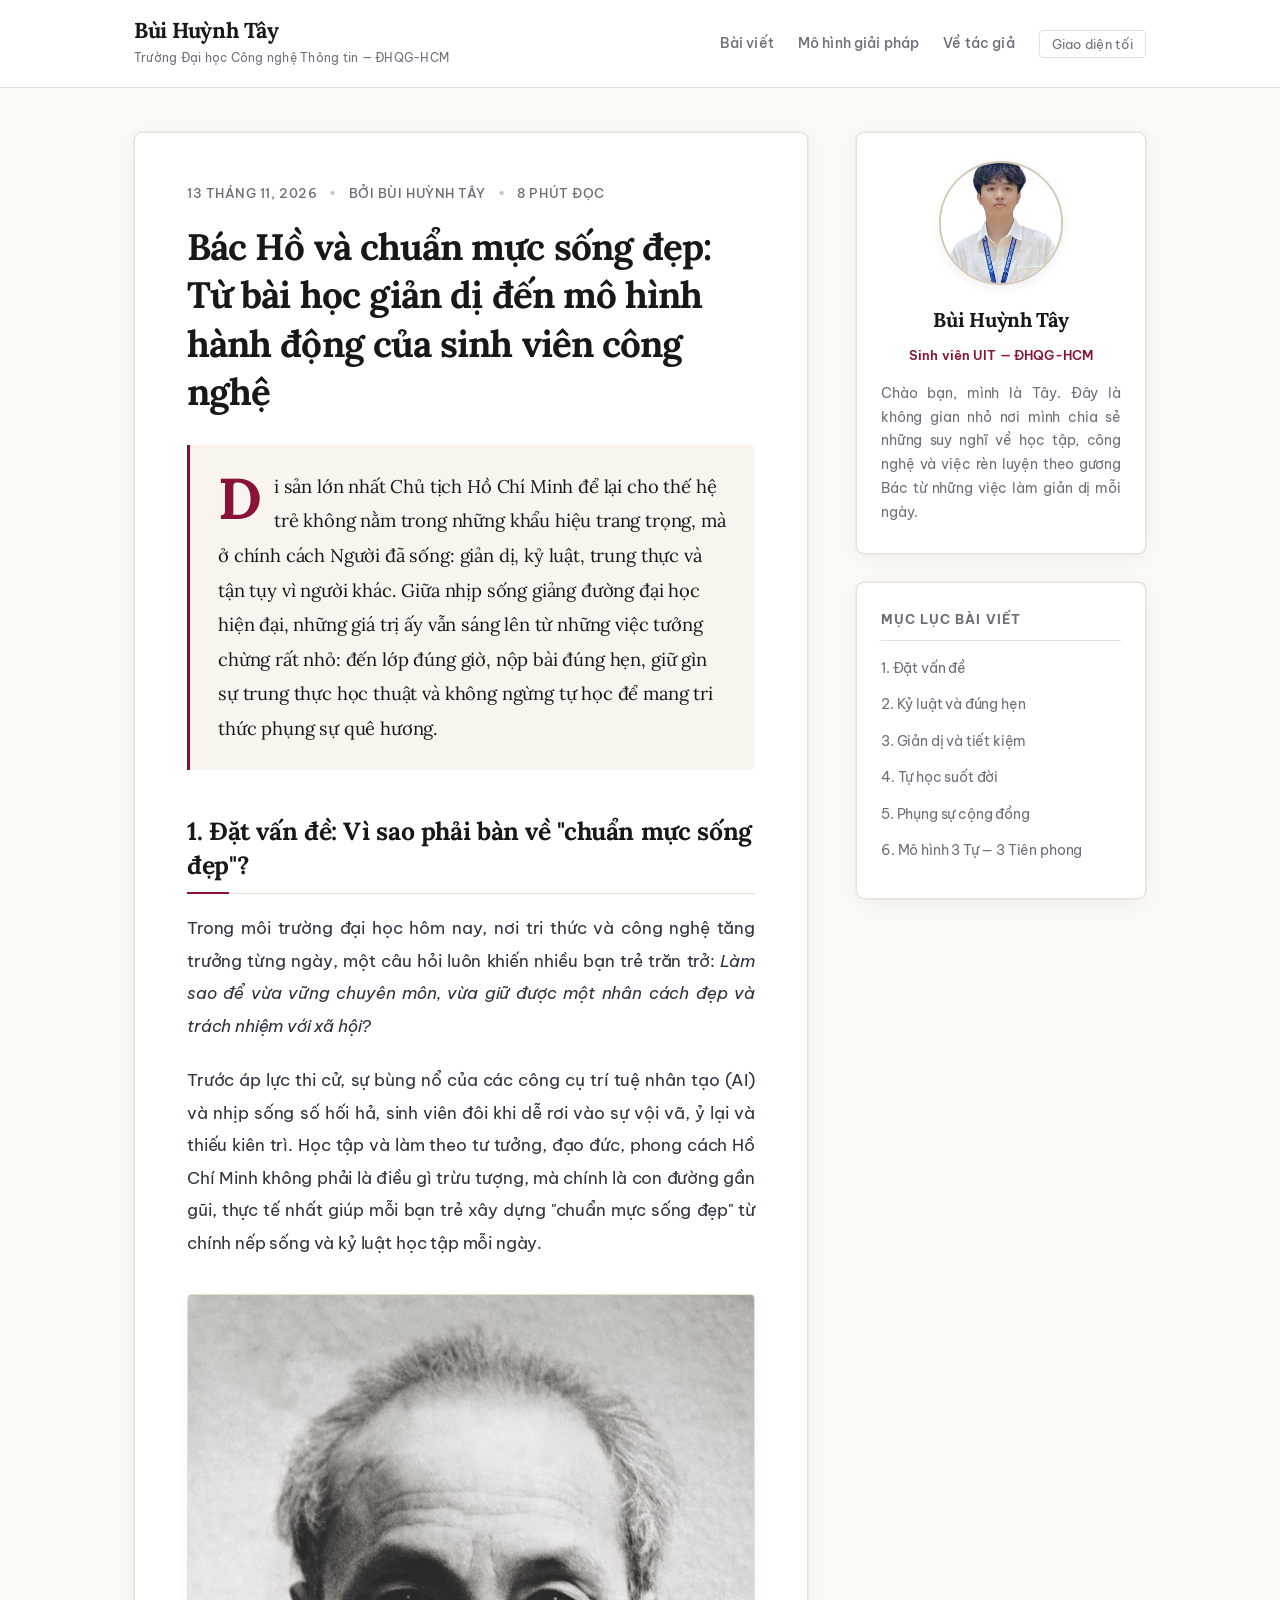
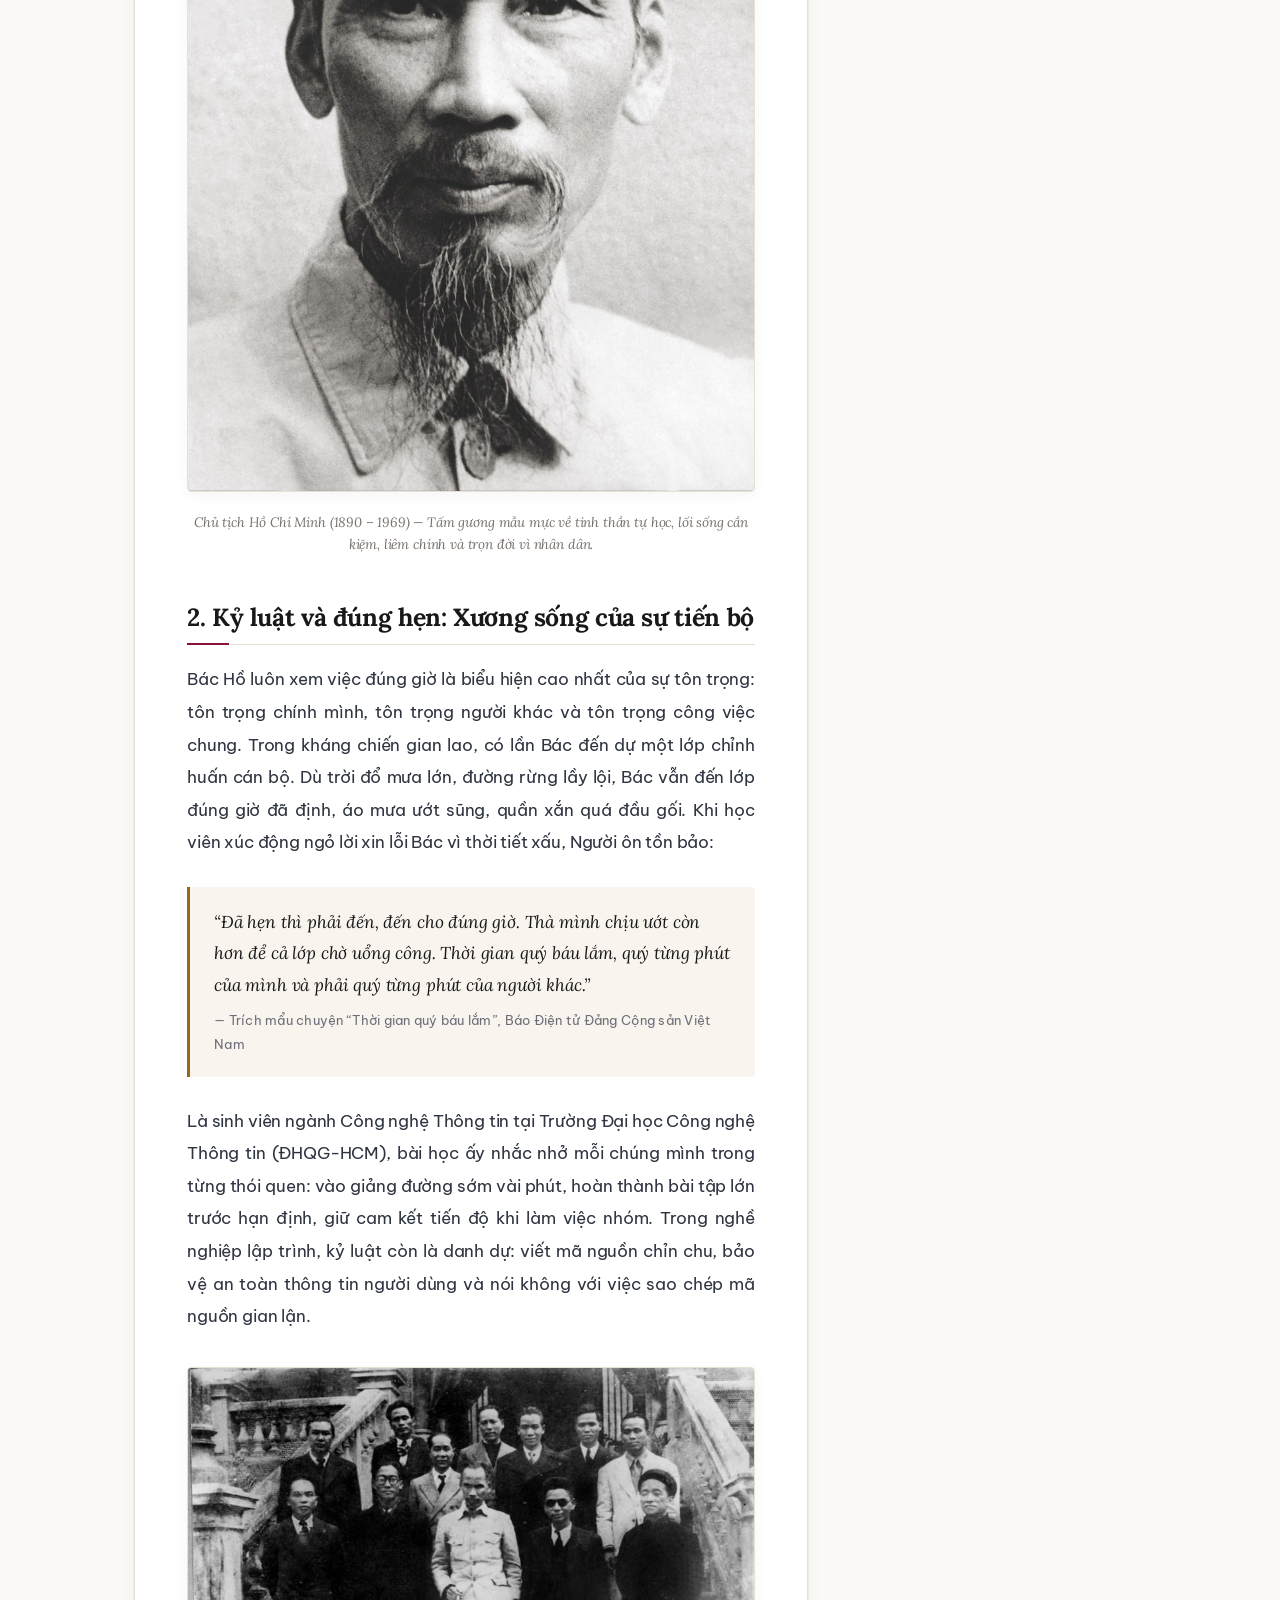
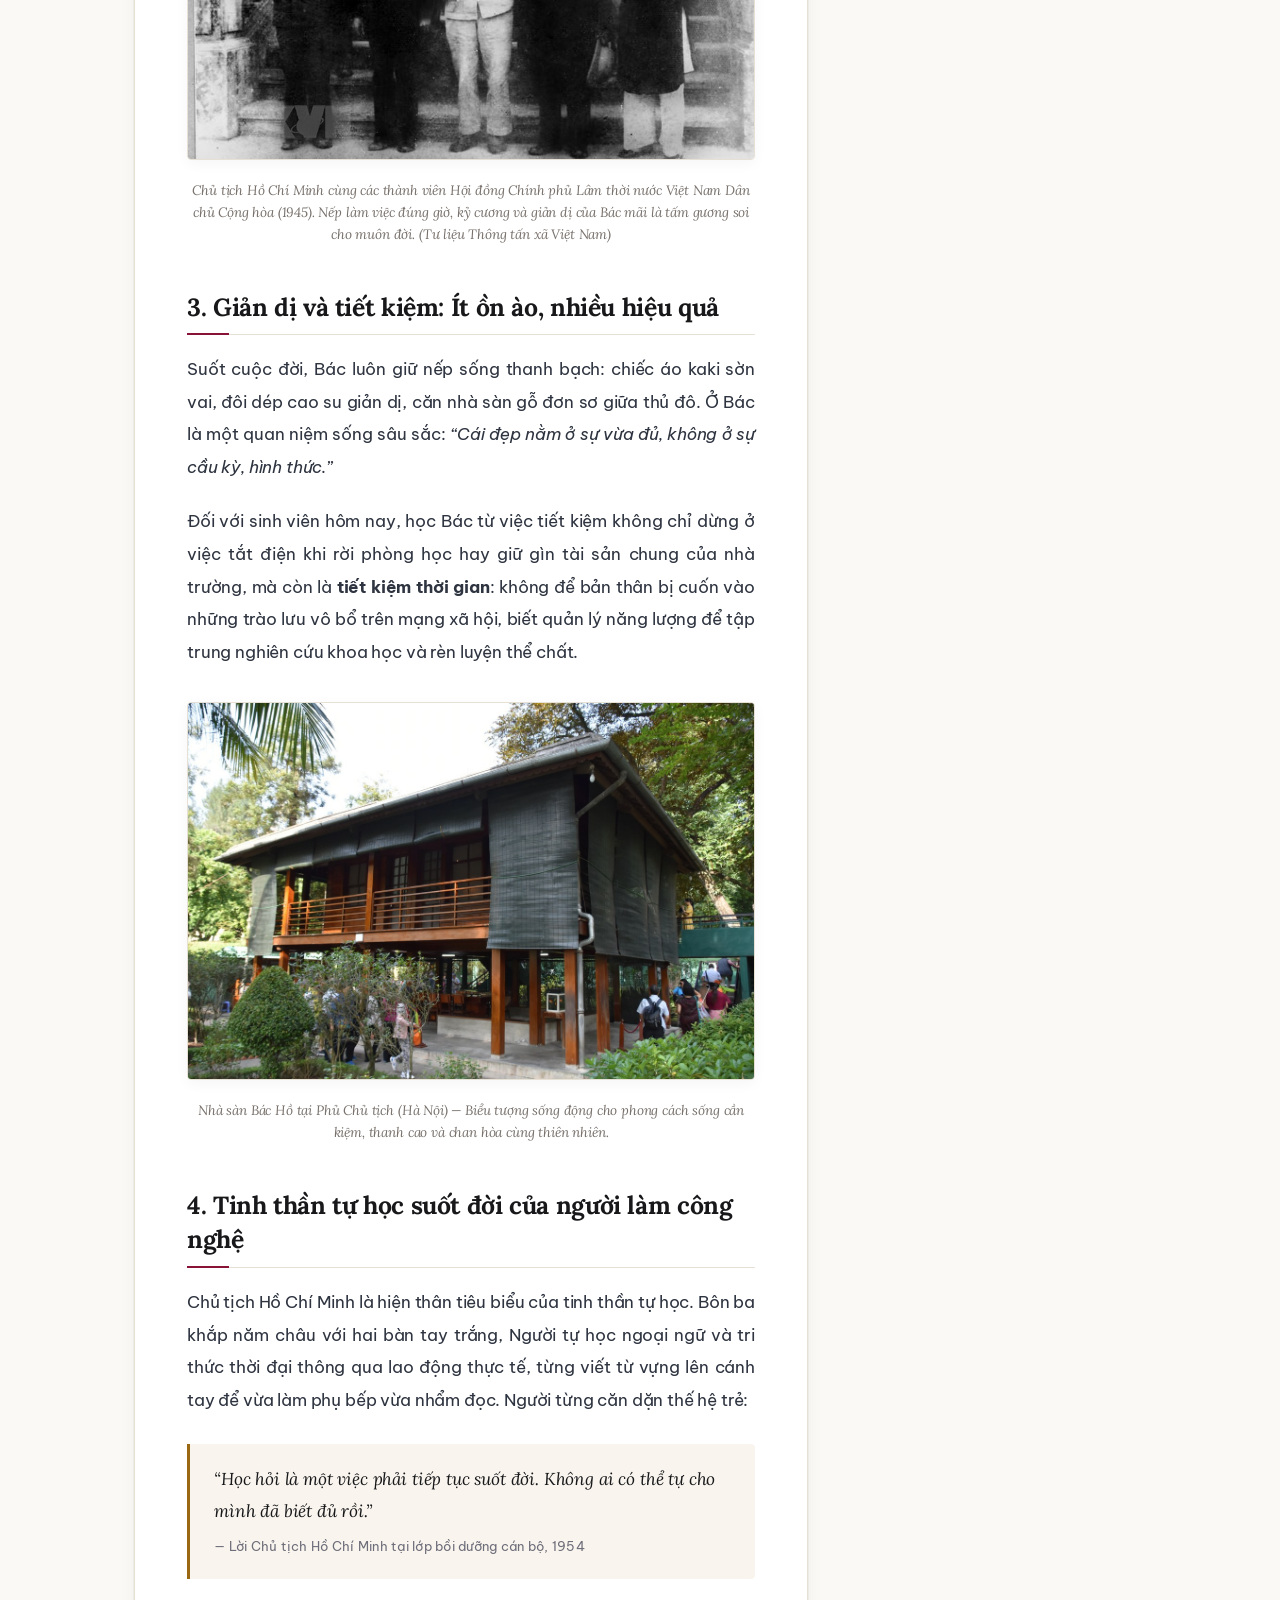
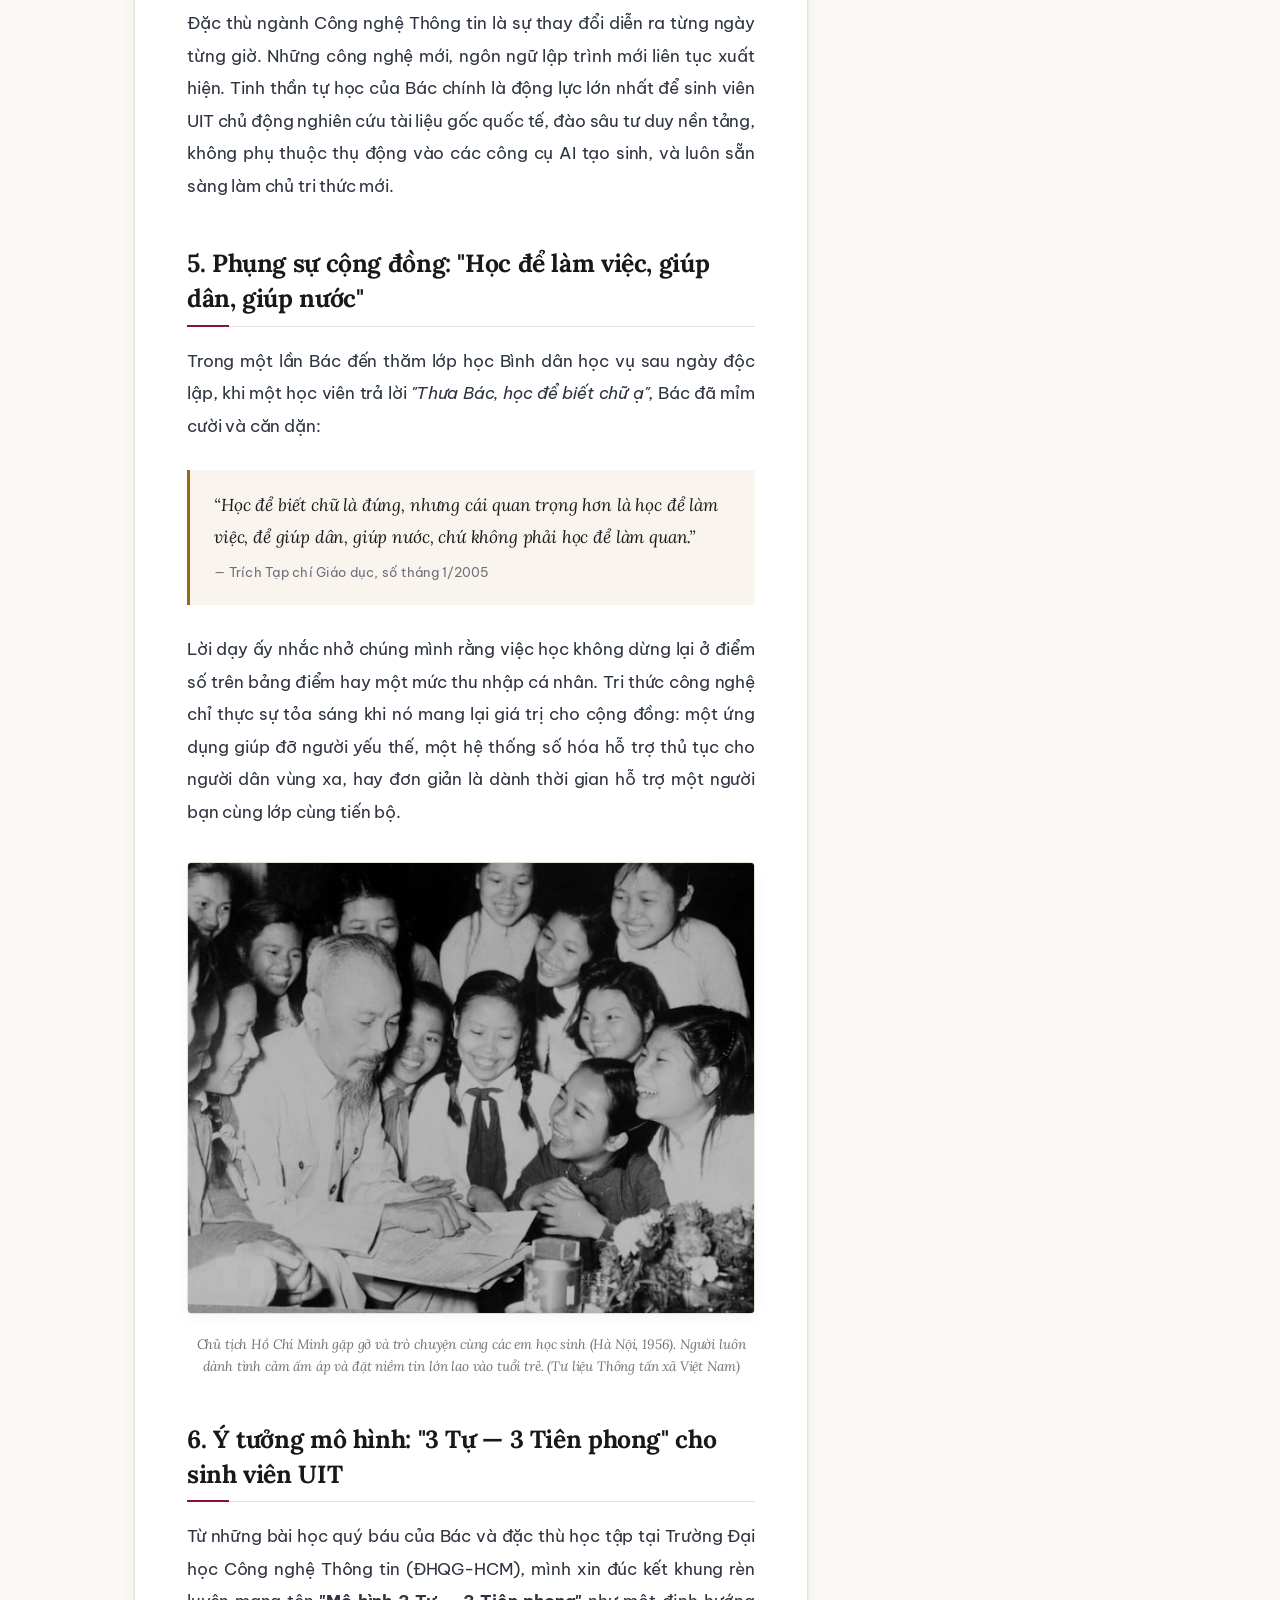
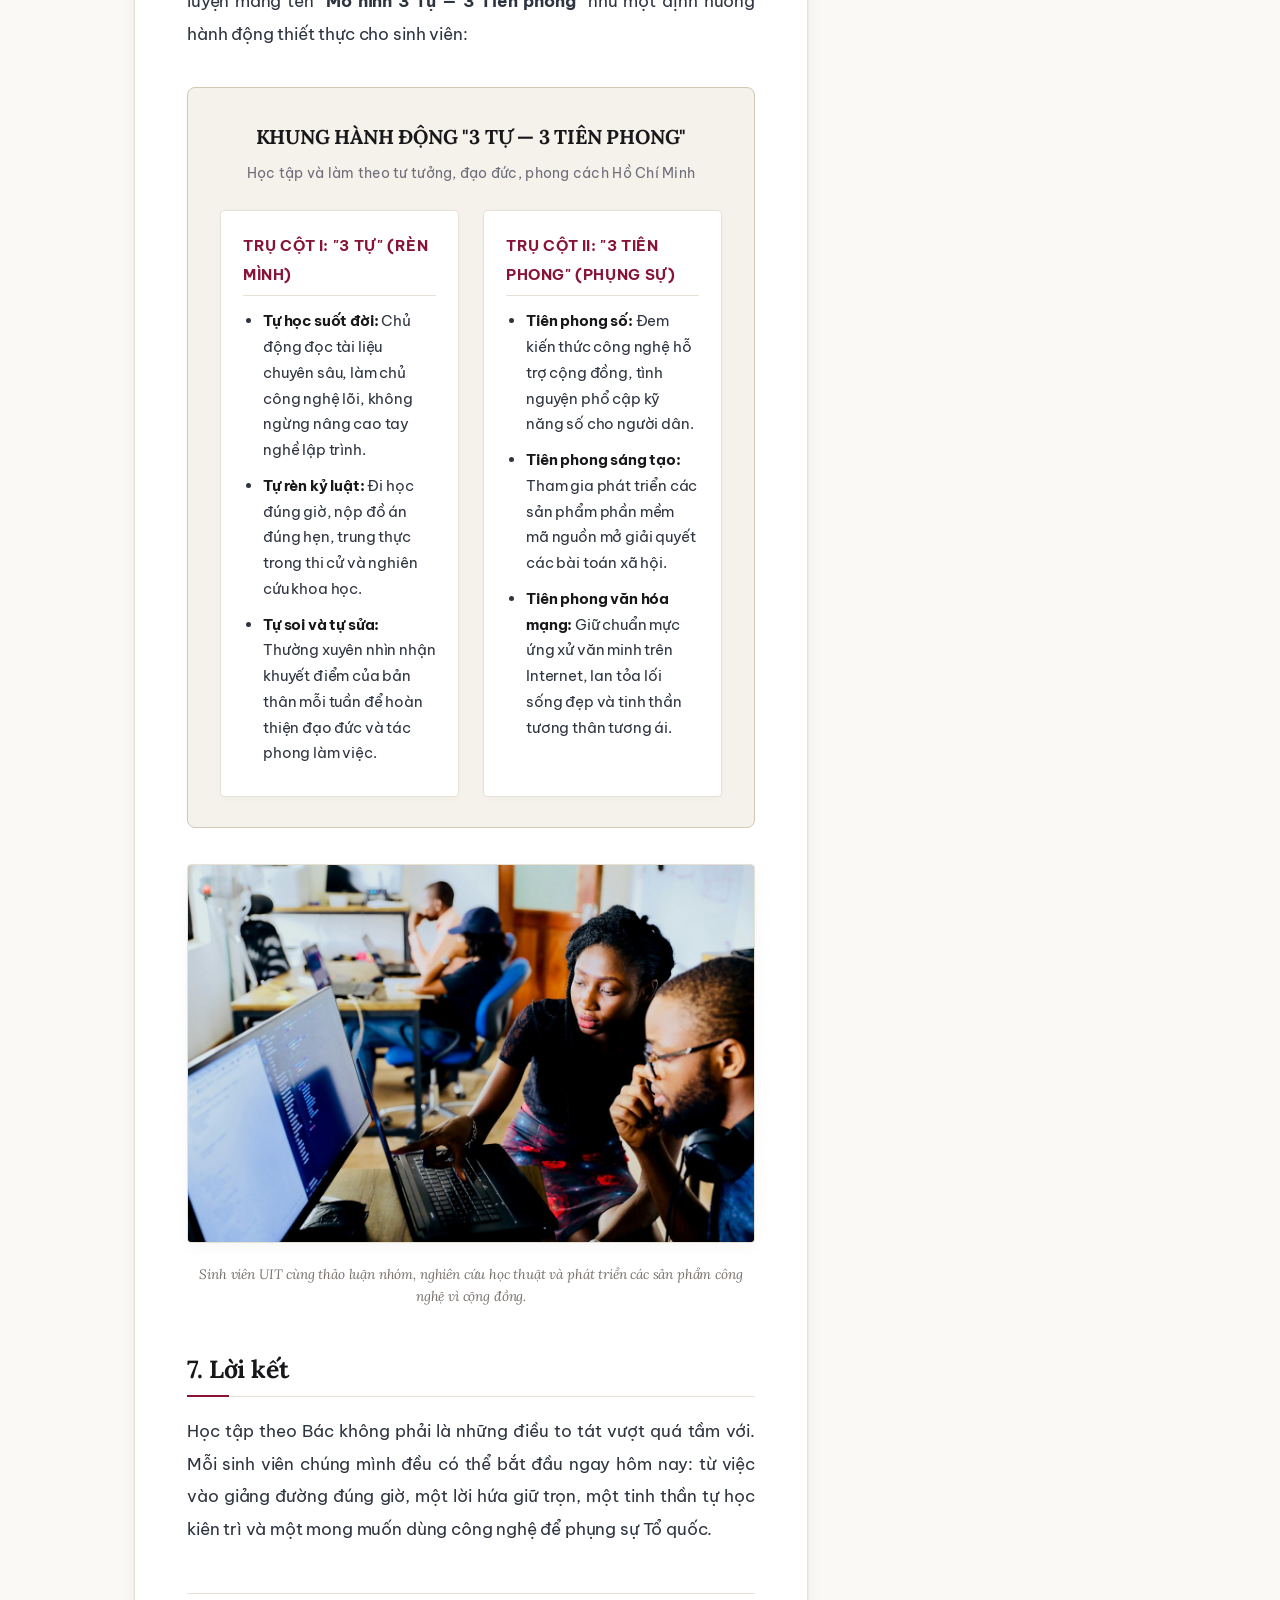
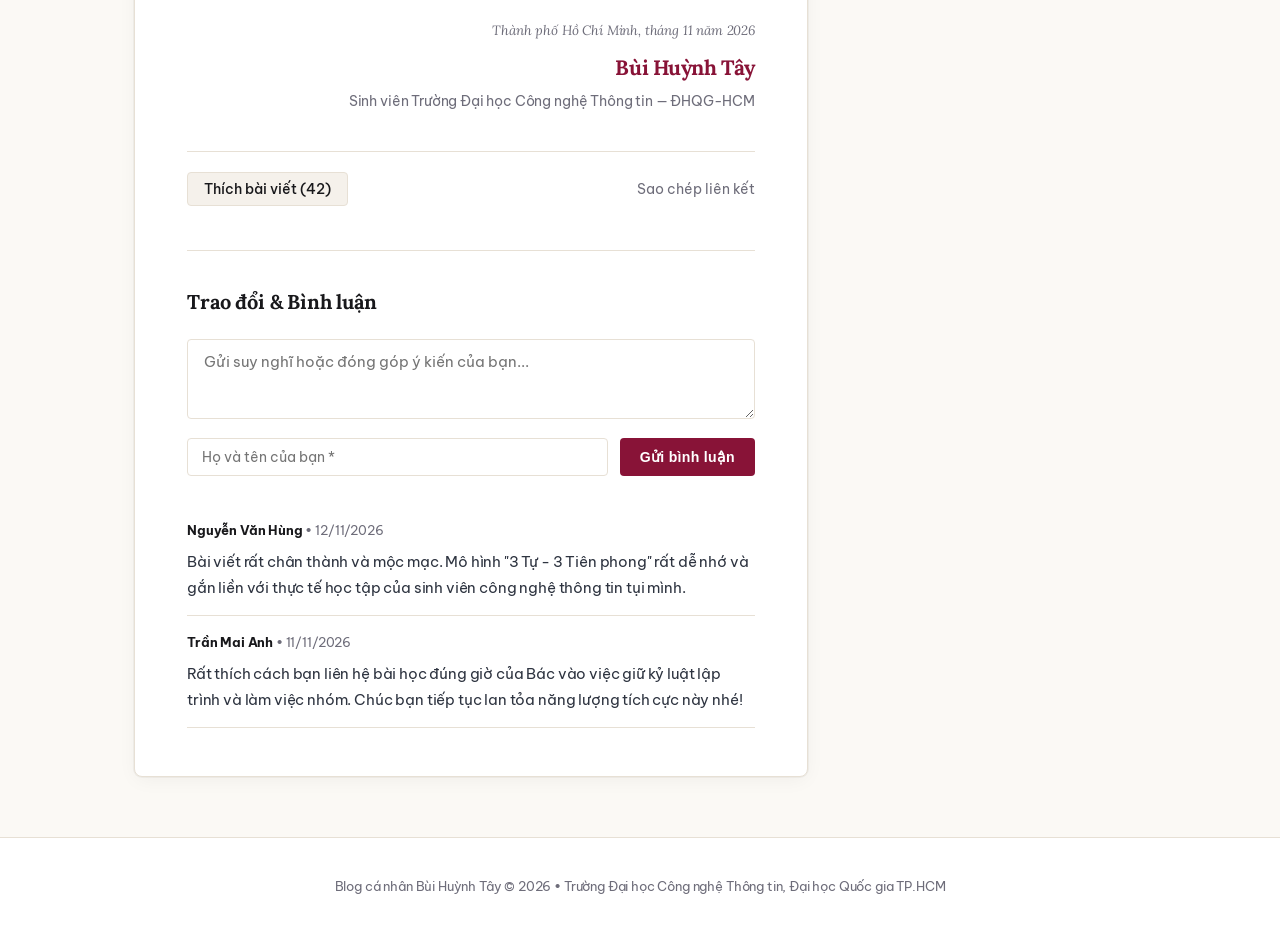
==== commit 086676df: "style: enhance typography with Lora and Be Vietnam Pro, deep color palette, remove all AI emojis" ====
--- a/index.html
+++ b/index.html
@@ -3,45 +3,45 @@
 <head>
   <meta charset="UTF-8">
   <meta name="viewport" content="width=device-width, initial-scale=1.0">
-  <title>Bác Hồ và chuẩn mực sống đẹp: Từ bài học giản dị đến mô hình hành động của sinh viên công nghệ | Blog Bùi Huỳnh Tây</title>
-  <meta name="description" content="Blog cá nhân của Bùi Huỳnh Tây (Sinh viên UIT ĐHQG-HCM) chia sẻ về bài học giản dị từ Bác Hồ và mô hình hành động 3 Tự - 3 Tiên phong.">
+  <title>Bác Hồ và chuẩn mực sống đẹp: Từ bài học giản dị đến mô hình hành động của sinh viên công nghệ | Bùi Huỳnh Tây</title>
+  <meta name="description" content="Góc nhìn của sinh viên Bùi Huỳnh Tây (Trường Đại học Công nghệ Thông tin - ĐHQG-HCM) về bài học giản dị từ Bác Hồ và mô hình hành động 3 Tự - 3 Tiên phong.">
   <meta name="author" content="Bùi Huỳnh Tây">
   <link rel="stylesheet" href="style.css">
 </head>
 <body>
 
-  <!-- Thanh tiến trình đọc -->
+  <!-- Thanh chỉ báo tiến trình đọc -->
   <div id="reading-progress-bar"></div>
 
-  <!-- Header cá nhân giản dị -->
+  <!-- Header cá nhân -->
   <header class="site-header">
     <div class="header-container">
       <a href="#" class="brand-link">
         <div class="brand-name">Bùi Huỳnh Tây</div>
-        <div class="brand-sub">Trường Đại học Công nghệ Thông tin – ĐHQG-HCM</div>
+        <div class="brand-sub">Trường Đại học Công nghệ Thông tin — ĐHQG-HCM</div>
       </a>
 
       <nav class="header-nav">
         <a href="#bai-viet">Bài viết</a>
         <a href="#mo-hinh">Mô hình giải pháp</a>
         <a href="#tac-gia">Về tác giả</a>
-        <button id="theme-toggle" class="theme-toggle-btn" title="Chế độ sáng/tối">🌙</button>
+        <button id="theme-toggle" class="theme-toggle-btn" title="Chuyển chế độ đọc">Chế độ tối</button>
       </nav>
     </div>
   </header>
 
-  <!-- Layout trang -->
+  <!-- Bố cục trang -->
   <div class="page-layout">
 
-    <!-- Cột bài viết -->
+    <!-- Cột bài viết chính -->
     <main id="bai-viet" class="post-card">
 
-      <div class="post-meta">
-        <span>📅 13 tháng 11, 2026</span>
-        <span>•</span>
-        <span>Bởi <strong>Bùi Huỳnh Tây</strong></span>
-        <span>•</span>
-        <span>⏱️ 8 phút đọc</span>
+      <div class="post-meta-line">
+        <span>13 tháng 11, 2026</span>
+        <span class="dot">•</span>
+        <span>Bởi Bùi Huỳnh Tây</span>
+        <span class="dot">•</span>
+        <span>8 phút đọc</span>
       </div>
 
       <h1 class="post-title">
@@ -49,78 +49,78 @@
       </h1>
 
       <div class="post-lead">
-        Di sản lớn nhất Bác Hồ để lại cho thế hệ trẻ không nằm trong những khẩu hiệu được treo trên tường, mà ở chính cách Người sống – giản dị, kỷ luật, trung thực và hết lòng vì người khác. Giữa nhịp sống giảng đường vội vã hôm nay, những giá trị ấy vẫn sáng lên từ những điều rất nhỏ: đi học sớm vài phút, nộp bài đúng hẹn, tự học mỗi ngày và biết dùng tri thức để giúp đỡ cộng đồng.
+        <p>Di sản lớn nhất Chủ tịch Hồ Chí Minh để lại cho thế hệ trẻ không nằm trong những khẩu hiệu trang trọng, mà ở chính cách Người đã sống: giản dị, kỷ luật, trung thực và tận tụy vì người khác. Giữa nhịp sống giảng đường đại học hiện đại, những giá trị ấy vẫn sáng lên từ những việc tưởng chừng rất nhỏ: đến lớp đúng giờ, nộp bài đúng hẹn, giữ gìn sự trung thực học thuật và không ngừng tự học để mang tri thức phụng sự quê hương.</p>
       </div>
 
       <div class="post-content">
 
-        <!-- Phần 1 -->
+        <!-- Mục 1 -->
         <h2>1. Đặt vấn đề: Vì sao phải bàn về "chuẩn mực sống đẹp"?</h2>
         <p>
-          Trong môi trường đại học hiện đại, nơi tri thức và công nghệ tăng trưởng từng ngày, một câu hỏi luôn khiến nhiều bạn trẻ trăn trở: <em>Làm sao để vừa vững chuyên môn, vừa giữ được một nhân cách đẹp và trách nhiệm với xã hội?</em>
-        </p>
-        <p>
-          Trước áp lực điểm số, sự tiện lợi của trí tuệ nhân tạo (AI) và vòng xoáy mạng xã hội, chúng ta đôi khi dễ rơi vào sự vội vã, ỷ lại và quên mất những giá trị cốt lõi. Học tập và làm theo tư tưởng, đạo đức, phong cách Hồ Chí Minh chính là chiếc la bàn soi đường gần gũi nhất, giúp mỗi sinh viên tự rèn giũa bản thân từ những việc nhỏ bé, thiết thực mỗi ngày.
-        </p>
-
-        <div class="post-image">
+          Trong môi trường đại học hôm nay, nơi tri thức và công nghệ tăng trưởng từng ngày, một câu hỏi luôn khiến nhiều bạn trẻ trăn trở: <em>Làm sao để vừa vững chuyên môn, vừa giữ được một nhân cách đẹp và trách nhiệm với xã hội?</em>
+        </p>
+        <p>
+          Trước áp lực thi cử, sự bùng nổ của các công cụ trí tuệ nhân tạo (AI) và nhịp sống số hối hả, sinh viên đôi khi dễ rơi vào sự vội vã, ỷ lại và thiếu kiên trì. Học tập và làm theo tư tưởng, đạo đức, phong cách Hồ Chí Minh không phải là điều gì trừu tượng, mà chính là con đường gần gũi, thực tế nhất giúp mỗi bạn trẻ xây dựng "chuẩn mực sống đẹp" từ chính nếp sống và kỷ luật học tập mỗi ngày.
+        </p>
+
+        <figure class="post-figure">
           <img src="images/portrait_bacho.jpg" alt="Chủ tịch Hồ Chí Minh">
-          <div class="post-image-caption">Chủ tịch Hồ Chí Minh (1890 – 1969) – Tấm gương ngời sáng về tinh thần tự học, lối sống giản dị và trọn đời vì nhân dân.</div>
-        </div>
-
-        <!-- Phần 2 -->
-        <h2>2. Kỷ luật – Đúng hẹn: Xương sống của sự tiến bộ</h2>
-        <p>
-          Bác Hồ luôn xem đúng giờ là biểu hiện cao nhất của sự tôn trọng. Trong những năm tháng kháng chiến, dù trời mưa tầm tã, đường rừng lầy lội, Bác vẫn đến lớp chỉnh huấn đúng hẹn, quần xắn quá gối, áo mưa ướt sũng. Bác nói một câu giản dị mà thấm thía:
+          <figcaption>Chủ tịch Hồ Chí Minh (1890 – 1969) — Tấm gương mẫu mực về tinh thần tự học, lối sống cần kiệm, liêm chính và trọn đời vì nhân dân.</figcaption>
+        </figure>
+
+        <!-- Mục 2 -->
+        <h2>2. Kỷ luật và đúng hẹn: Xương sống của sự tiến bộ</h2>
+        <p>
+          Bác Hồ luôn xem việc đúng giờ là biểu hiện cao nhất của sự tôn trọng: tôn trọng chính mình, tôn trọng người khác và tôn trọng công việc chung. Trong kháng chiến gian lao, có lần Bác đến dự một lớp chỉnh huấn cán bộ. Dù trời đổ mưa lớn, đường rừng lầy lội, Bác vẫn đến lớp đúng giờ đã định, áo mưa ướt sũng, quần xắn quá đầu gối. Khi học viên xúc động ngỏ lời xin lỗi Bác vì thời tiết xấu, Người ôn tồn bảo:
         </p>
 
         <div class="post-quote">
           “Đã hẹn thì phải đến, đến cho đúng giờ. Thà mình chịu ướt còn hơn để cả lớp chờ uổng công. Thời gian quý báu lắm, quý từng phút của mình và phải quý từng phút của người khác.”
-          <div class="post-quote-author">— Trích mẩu chuyện “Thời gian quý báu lắm”, Báo Điện tử ĐCSVN</div>
-        </div>
-
-        <p>
-          Là sinh viên ngành Công nghệ Thông tin tại UIT, bài học về sự đúng giờ và kỷ luật nhắc nhở mình mỗi ngày: vào giảng đường sớm 5 phút, nộp đồ án đúng hạn, tôn trọng tiến độ khi làm việc nhóm. Trong lập trình, kỷ luật còn là tính trung thực: viết code cẩn thận, tôn trọng bản quyền mã nguồn và bảo vệ an toàn thông tin người dùng.
-        </p>
-
-        <div class="post-image">
-          <img src="images/bacho_chinhphu.png" alt="Bác Hồ và Hội đồng Chính phủ lâm thời 1945">
-          <div class="post-image-caption">Chủ tịch Hồ Chí Minh cùng các thành viên Hội đồng Chính phủ Lâm thời (1945). Phong cách làm việc đúng giờ và liêm chính của Bác là bài học vô giá. (Ảnh tư liệu VNA)</div>
-        </div>
-
-        <!-- Phần 3 -->
-        <h2>3. Giản dị – Tiết kiệm: Ít ồn ào, nhiều hiệu quả</h2>
-        <p>
-          Suốt cuộc đời, Bác luôn giữ nếp sống mộc mạc: chiếc áo kaki sờn vai, đôi dép cao su giản dị, căn nhà sàn gỗ đơn sơ. Bác để lại một quan niệm sống sâu sắc: <em>“Cái đẹp nằm ở sự vừa đủ, không ở sự cầu kỳ.”</em>
-        </p>
-        <p>
-          Đối với sinh viên hôm nay, học Bác từ việc tiết kiệm không chỉ là tắt điện khi rời phòng, mang theo bình nước cá nhân, mà còn là <strong>tiết kiệm thời gian</strong> – tránh sa đà vào những nội dung độc hại trên mạng, quản lý quỹ thời gian biểu để học tập và rèn luyện thể chất một cách hiệu quả.
-        </p>
-
-        <div class="post-image">
+          <div class="post-quote-author">— Trích mẩu chuyện “Thời gian quý báu lắm”, Báo Điện tử Đảng Cộng sản Việt Nam</div>
+        </div>
+
+        <p>
+          Là sinh viên ngành Công nghệ Thông tin tại Trường Đại học Công nghệ Thông tin (ĐHQG-HCM), bài học ấy nhắc nhở mỗi chúng mình trong từng thói quen: vào giảng đường sớm vài phút, hoàn thành bài tập lớn trước hạn định, giữ cam kết tiến độ khi làm việc nhóm. Trong nghề nghiệp lập trình, kỷ luật còn là danh dự: viết mã nguồn chỉn chu, bảo vệ an toàn thông tin người dùng và nói không với việc sao chép mã nguồn gian lận.
+        </p>
+
+        <figure class="post-figure">
+          <img src="images/bacho_chinhphu.png" alt="Chủ tịch Hồ Chí Minh và Hội đồng Chính phủ 1945">
+          <figcaption>Chủ tịch Hồ Chí Minh cùng các thành viên Hội đồng Chính phủ Lâm thời nước Việt Nam Dân chủ Cộng hòa (1945). Nếp làm việc đúng giờ, kỷ cương và giản dị của Bác mãi là tấm gương soi cho muôn đời. (Tư liệu Thông tấn xã Việt Nam)</figcaption>
+        </figure>
+
+        <!-- Mục 3 -->
+        <h2>3. Giản dị và tiết kiệm: Ít ồn ào, nhiều hiệu quả</h2>
+        <p>
+          Suốt cuộc đời, Bác luôn giữ nếp sống thanh bạch: chiếc áo kaki sờn vai, đôi dép cao su giản dị, căn nhà sàn gỗ đơn sơ giữa thủ đô. Ở Bác là một quan niệm sống sâu sắc: <em>“Cái đẹp nằm ở sự vừa đủ, không ở sự cầu kỳ, hình thức.”</em>
+        </p>
+        <p>
+          Đối với sinh viên hôm nay, học Bác từ việc tiết kiệm không chỉ dừng ở việc tắt điện khi rời phòng học hay giữ gìn tài sản chung của nhà trường, mà còn là <strong>tiết kiệm thời gian</strong>: không để bản thân bị cuốn vào những trào lưu vô bổ trên mạng xã hội, biết quản lý năng lượng để tập trung nghiên cứu khoa học và rèn luyện thể chất.
+        </p>
+
+        <figure class="post-figure">
           <img src="images/nhasan_bacho.jpg" alt="Nhà sàn Bác Hồ">
-          <div class="post-image-caption">Căn nhà sàn giản dị của Bác tại Hà Nội – Nơi lưu giữ nếp sống thanh bạch, cần kiệm và gần gũi với thiên nhiên.</div>
-        </div>
-
-        <!-- Phần 4 -->
-        <h2>4. Tự học suốt đời: Tinh thần của người làm công nghệ</h2>
-        <p>
-          Chủ tịch Hồ Chí Minh là tấm gương sáng ngời về tinh thần tự học. Bác tự học ngoại ngữ và kiến thức thời đại khi bôn ba khắp năm châu bằng lao động thực tế. Bác từng dặn dò:
+          <figcaption>Nhà sàn Bác Hồ tại Phủ Chủ tịch (Hà Nội) — Biểu tượng sống động cho phong cách sống cần kiệm, thanh cao và chan hòa cùng thiên nhiên.</figcaption>
+        </figure>
+
+        <!-- Mục 4 -->
+        <h2>4. Tinh thần tự học suốt đời của người làm công nghệ</h2>
+        <p>
+          Chủ tịch Hồ Chí Minh là hiện thân tiêu biểu của tinh thần tự học. Bôn ba khắp năm châu với hai bàn tay trắng, Người tự học ngoại ngữ và tri thức thời đại thông qua lao động thực tế, từng viết từ vựng lên cánh tay để vừa làm phụ bếp vừa nhẩm đọc. Người từng căn dặn thế hệ trẻ:
         </p>
 
         <div class="post-quote">
           “Học hỏi là một việc phải tiếp tục suốt đời. Không ai có thể tự cho mình đã biết đủ rồi.”
-          <div class="post-quote-author">— Lời dạy của Bác tại lớp bồi dưỡng cán bộ, 1954</div>
-        </div>
-
-        <p>
-          Ngành công nghệ thay đổi từng ngày, các công cụ và thuật toán mới liên tục ra đời. Nếu không tự học, người làm công nghệ sẽ rất nhanh bị thụt lùi. Học tập tinh thần của Bác, mỗi sinh viên cần chủ động nghiên cứu tài liệu gốc, rèn luyện tư duy độc lập và không phụ thuộc máy móc vào AI.
-        </p>
-
-        <!-- Phần 5 -->
+          <div class="post-quote-author">— Lời Chủ tịch Hồ Chí Minh tại lớp bồi dưỡng cán bộ, 1954</div>
+        </div>
+
+        <p>
+          Đặc thù ngành Công nghệ Thông tin là sự thay đổi diễn ra từng ngày từng giờ. Những công nghệ mới, ngôn ngữ lập trình mới liên tục xuất hiện. Tinh thần tự học của Bác chính là động lực lớn nhất để sinh viên UIT chủ động nghiên cứu tài liệu gốc quốc tế, đào sâu tư duy nền tảng, không phụ thuộc thụ động vào các công cụ AI tạo sinh, và luôn sẵn sàng làm chủ tri thức mới.
+        </p>
+
+        <!-- Mục 5 -->
         <h2>5. Phụng sự cộng đồng: "Học để làm việc, giúp dân, giúp nước"</h2>
         <p>
-          Trong một lần Bác đến thăm lớp Bình dân học vụ sau Cách mạng Tháng Tám, khi một học viên trả lời <em>"Thưa Bác, học để biết chữ ạ"</em>, Bác mỉm cười nói:
+          Trong một lần Bác đến thăm lớp học Bình dân học vụ sau ngày độc lập, khi một học viên trả lời <em>"Thưa Bác, học để biết chữ ạ"</em>, Bác đã mỉm cười và căn dặn:
         </p>
 
         <div class="post-quote">
@@ -129,97 +129,101 @@
         </div>
 
         <p>
-          Câu nói ấy nhắc nhở chúng mình rằng tấm bằng đại học hay chuyên môn giỏi chỉ thực sự có ý nghĩa trọn vẹn khi nó mang lại giá trị cho cộng đồng. Sinh viên công nghệ có thể phụng sự bằng những việc thiết thực: hướng dẫn bạn học cùng tiến, hỗ trợ số hóa tài liệu, hoặc tạo ra những phần mềm nhỏ giúp ích cho xã hội.
-        </p>
-
-        <div class="post-image">
-          <img src="images/bacho_thanhnien.png" alt="Bác Hồ với học sinh thiếu nhi">
-          <div class="post-image-caption">Bác Hồ trò chuyện thân mật cùng các cháu học sinh (Hà Nội, 1956). Bác luôn đặt trọn niềm tin vào thế hệ trẻ. (Ảnh tư liệu VNA)</div>
-        </div>
-
-        <!-- Phần 6: Mô hình giải pháp -->
-        <h2 id="mo-hinh">6. Mô hình giải pháp: "3 Tự – 3 Tiên phong" cho sinh viên UIT</h2>
-        <p>
-          Từ những trải nghiệm của bản thân tại Trường Đại học Công nghệ Thông tin (ĐHQG-HCM), mình xin chia sẻ ý tưởng về mô hình hành động đơn giản, gần gũi mang tên <strong>"3 Tự – 3 Tiên phong"</strong>:
-        </p>
-
-        <div class="solution-box">
-          <h3 style="text-align: center; margin-bottom: 6px;">MÔ HÌNH HÀNH ĐỘNG "3 TỰ – 3 TIÊN PHONG"</h3>
-          <p style="text-align: center; font-size: 0.9rem; color: var(--text-muted); margin-bottom: 20px;">Học tập và làm theo tư tưởng, đạo đức, phong cách Hồ Chí Minh</p>
-
-          <div class="solution-grid">
-            <div class="solution-col">
-              <h4>🎯 TRỤ CỘT "3 TỰ" (RÈN MÌNH)</h4>
+          Lời dạy ấy nhắc nhở chúng mình rằng việc học không dừng lại ở điểm số trên bảng điểm hay một mức thu nhập cá nhân. Tri thức công nghệ chỉ thực sự tỏa sáng khi nó mang lại giá trị cho cộng đồng: một ứng dụng giúp đỡ người yếu thế, một hệ thống số hóa hỗ trợ thủ tục cho người dân vùng xa, hay đơn giản là dành thời gian hỗ trợ một người bạn cùng lớp cùng tiến bộ.
+        </p>
+
+        <figure class="post-figure">
+          <img src="images/bacho_thanhnien.png" alt="Bác Hồ và các cháu học sinh">
+          <figcaption>Chủ tịch Hồ Chí Minh gặp gỡ và trò chuyện cùng các em học sinh (Hà Nội, 1956). Người luôn dành tình cảm ấm áp và đặt niềm tin lớn lao vào tuổi trẻ. (Tư liệu Thông tấn xã Việt Nam)</figcaption>
+        </figure>
+
+        <!-- Mục 6: Mô hình giải pháp -->
+        <h2 id="mo-hinh">6. Ý tưởng mô hình: "3 Tự — 3 Tiên phong" cho sinh viên UIT</h2>
+        <p>
+          Từ những bài học quý báu của Bác và đặc thù học tập tại Trường Đại học Công nghệ Thông tin (ĐHQG-HCM), mình xin đúc kết khung rèn luyện mang tên <strong>"Mô hình 3 Tự — 3 Tiên phong"</strong> như một định hướng hành động thiết thực cho sinh viên:
+        </p>
+
+        <div class="manifesto-box">
+          <div class="manifesto-title">KHUNG HÀNH ĐỘNG "3 TỰ — 3 TIÊN PHONG"</div>
+          <div class="manifesto-sub">Học tập và làm theo tư tưởng, đạo đức, phong cách Hồ Chí Minh</div>
+
+          <div class="manifesto-grid">
+            <div class="manifesto-card">
+              <h4>Trụ cột I: "3 Tự" (Rèn mình)</h4>
               <ul>
-                <li><strong>Tự học suốt đời:</strong> Chủ động tìm tòi tài liệu, nâng cao trình độ chuyên môn, làm chủ công nghệ mới.</li>
-                <li><strong>Tự rèn kỷ luật:</strong> Đi học đúng giờ, nộp bài đúng hẹn, trung thực trong thi cử và nghiên cứu.</li>
-                <li><strong>Tự soi & tự sửa:</strong> Nhìn nhận khuyết điểm của bản thân mỗi tuần để ngày một hoàn thiện hơn.</li>
+                <li><strong>Tự học suốt đời:</strong> Chủ động đọc tài liệu chuyên sâu, làm chủ công nghệ lõi, không ngừng nâng cao tay nghề lập trình.</li>
+                <li><strong>Tự rèn kỷ luật:</strong> Đi học đúng giờ, nộp đồ án đúng hẹn, trung thực trong thi cử và nghiên cứu khoa học.</li>
+                <li><strong>Tự soi và tự sửa:</strong> Thường xuyên nhìn nhận khuyết điểm của bản thân mỗi tuần để hoàn thiện đạo đức và tác phong làm việc.</li>
               </ul>
             </div>
 
-            <div class="solution-col">
-              <h4>🚀 TRỤ CỘT "3 TIÊN PHONG" (PHỤNG SỰ)</h4>
+            <div class="manifesto-card">
+              <h4>Trụ cột II: "3 Tiên phong" (Phụng sự)</h4>
               <ul>
-                <li><strong>Tiên phong số:</strong> Đem kiến thức IT hỗ trợ cộng đồng, phổ cập kỹ năng số cho người dân.</li>
-                <li><strong>Tiên phong sáng tạo:</strong> Tham gia phát triển các sản phẩm công nghệ phục vụ cộng đồng.</li>
-                <li><strong>Tiên phong văn hóa mạng:</strong> Chia sẻ thông tin tích cực, xây dựng môi trường mạng văn minh.</li>
+                <li><strong>Tiên phong số:</strong> Đem kiến thức công nghệ hỗ trợ cộng đồng, tình nguyện phổ cập kỹ năng số cho người dân.</li>
+                <li><strong>Tiên phong sáng tạo:</strong> Tham gia phát triển các sản phẩm phần mềm mã nguồn mở giải quyết các bài toán xã hội.</li>
+                <li><strong>Tiên phong văn hóa mạng:</strong> Giữ chuẩn mực ứng xử văn minh trên Internet, lan tỏa lối sống đẹp và tinh thần tương thân tương ái.</li>
               </ul>
             </div>
           </div>
         </div>
 
-        <div class="post-image">
-          <img src="images/sinhvien_congnghe.jpg" alt="Sinh viên UIT học tập và phát triển dự án">
-          <div class="post-image-caption">Sinh viên UIT cùng nhau làm việc nhóm, trao đổi học thuật và phát triển các giải pháp công nghệ.</div>
-        </div>
-
-        <!-- Kết luận -->
+        <figure class="post-figure">
+          <img src="images/sinhvien_congnghe.jpg" alt="Sinh viên UIT học tập và làm việc nhóm">
+          <figcaption>Sinh viên UIT cùng thảo luận nhóm, nghiên cứu học thuật và phát triển các sản phẩm công nghệ vì cộng đồng.</figcaption>
+        </figure>
+
+        <!-- Lời kết -->
         <h2>7. Lời kết</h2>
         <p>
-          Học theo Bác không phải điều gì xa vời. Mỗi sinh viên chúng mình đều có thể bắt đầu ngay từ hôm nay: bằng một buổi học đúng giờ, một lời hứa giữ trọn, một tinh thần tự học kiên trì và một tấm lòng muốn đem công nghệ phục vụ mọi người.
-        </p>
-
-        <div class="post-author-sign">
-          <div class="sign-name">Bùi Huỳnh Tây</div>
-          <div class="sign-role">Sinh viên Trường Đại học Công nghệ Thông tin – ĐHQG-HCM</div>
+          Học tập theo Bác không phải là những điều to tát vượt quá tầm với. Mỗi sinh viên chúng mình đều có thể bắt đầu ngay hôm nay: từ việc vào giảng đường đúng giờ, một lời hứa giữ trọn, một tinh thần tự học kiên trì và một mong muốn dùng công nghệ để phụng sự Tổ quốc.
+        </p>
+
+        <!-- Ký tên -->
+        <div class="post-sign-off">
+          <div class="sign-box">
+            <div class="sign-date">Thành phố Hồ Chí Minh, tháng 11 năm 2026</div>
+            <div class="sign-author">Bùi Huỳnh Tây</div>
+            <div class="sign-affiliation">Sinh viên Trường Đại học Công nghệ Thông tin — ĐHQG-HCM</div>
+          </div>
         </div>
 
       </div><!-- /post-content -->
 
-      <!-- Nút tương tác giản dị -->
-      <div class="post-footer-actions">
-        <button id="btn-like-post" class="btn-like">❤️ Thích bài viết (<span id="like-count">42</span>)</button>
-        <button id="btn-copy-url" class="btn-copy">🔗 Sao chép liên kết</button>
-      </div>
-
-      <!-- Khu vực bình luận -->
-      <section class="comments-wrap">
-        <div class="comments-title">Bình luận & Chia sẻ</div>
-
-        <form id="simple-comment-form" class="comment-input-box">
-          <textarea id="c-text" placeholder="Để lại suy nghĩ hoặc góp ý của bạn..." required></textarea>
-          <div class="comment-input-row">
-            <input type="text" id="c-name" placeholder="Tên của bạn *" required>
-            <button type="submit" class="btn-submit-c">Gửi</button>
+      <!-- Nút tương tác -->
+      <div class="post-actions">
+        <button id="btn-like-post" class="btn-action">Thích bài viết (<span id="like-count">42</span>)</button>
+        <button id="btn-copy-url" class="btn-link-action">Sao chép liên kết</button>
+      </div>
+
+      <!-- Thảo luận & Bình luận -->
+      <section class="discussion-section">
+        <div class="discussion-heading">Trao đổi & Bình luận</div>
+
+        <form id="simple-comment-form" class="discussion-form">
+          <textarea id="c-text" placeholder="Gửi suy nghĩ hoặc đóng góp ý kiến của bạn..." required></textarea>
+          <div class="discussion-form-row">
+            <input type="text" id="c-name" placeholder="Họ và tên của bạn *" required>
+            <button type="submit" class="btn-submit-discussion">Gửi bình luận</button>
           </div>
         </form>
 
         <div id="simple-comment-list">
-          <div class="comment-single">
-            <div class="comment-header">
+          <div class="comment-entry">
+            <div class="comment-entry-meta">
               <strong>Nguyễn Văn Hùng</strong> • <span>12/11/2026</span>
             </div>
-            <div class="comment-body">
-              Bài viết mộc mạc và chân thành lắm Tây ơi! Mô hình "3 Tự - 3 Tiên phong" rất dễ nhớ và thiết thực với sinh viên IT tụi mình.
-            </div>
-          </div>
-
-          <div class="comment-single">
-            <div class="comment-header">
+            <div class="comment-entry-text">
+              Bài viết rất chân thành và mộc mạc. Mô hình "3 Tự - 3 Tiên phong" rất dễ nhớ và gắn liền với thực tế học tập của sinh viên công nghệ thông tin tụi mình.
+            </div>
+          </div>
+
+          <div class="comment-entry">
+            <div class="comment-entry-meta">
               <strong>Trần Mai Anh</strong> • <span>11/11/2026</span>
             </div>
-            <div class="comment-body">
-              Thích cách bạn liên hệ bài học đúng giờ của Bác vào việc làm đồ án nhóm và giữ kỷ luật lập trình. Cố gắng phát huy nhé!
+            <div class="comment-entry-text">
+              Rất thích cách bạn liên hệ bài học đúng giờ của Bác vào việc giữ kỷ luật lập trình và làm việc nhóm. Chúc bạn tiếp tục lan tỏa năng lượng tích cực này nhé!
             </div>
           </div>
         </div>
@@ -227,29 +231,31 @@
 
     </main>
 
-    <!-- Cột bên phải (Sidebar tác giả) -->
+    <!-- Sidebar tác giả -->
     <aside class="sidebar">
 
-      <!-- Thông tin tác giả với ảnh thật -->
-      <div id="tac-gia" class="author-card">
-        <img src="images/author_avatar.jpg" alt="Bùi Huỳnh Tây - UIT" class="author-photo">
-        <div class="author-name">Bùi Huỳnh Tây</div>
-        <div class="author-uni">Sinh viên UIT - ĐHQG-HCM</div>
-        <div class="author-desc">
-          Chào bạn, mình là Tây. Đây là blog cá nhân nơi mình chia sẻ những suy nghĩ về việc học tập, công nghệ và rèn luyện theo gương Bác từ những việc giản dị thường ngày.
-        </div>
-      </div>
-
-      <!-- Mục lục nhanh -->
-      <div class="sidebar-box">
-        <div class="sidebar-title">Mục lục bài viết</div>
-        <ul class="toc-nav">
+      <!-- Thẻ thông tin tác giả -->
+      <div id="tac-gia" class="author-profile-box">
+        <div class="author-portrait-frame">
+          <img src="images/author_avatar.jpg" alt="Chân dung Bùi Huỳnh Tây">
+        </div>
+        <div class="author-title-name">Bùi Huỳnh Tây</div>
+        <div class="author-affiliation-tag">Sinh viên UIT — ĐHQG-HCM</div>
+        <div class="author-summary-bio">
+          Chào bạn, mình là Tây. Đây là không gian nhỏ nơi mình chia sẻ những suy nghĩ về học tập, công nghệ và việc rèn luyện theo gương Bác từ những việc làm giản dị mỗi ngày.
+        </div>
+      </div>
+
+      <!-- Mục lục bài viết -->
+      <div class="sidebar-toc-box">
+        <div class="sidebar-toc-header">Mục lục bài viết</div>
+        <ul class="sidebar-toc-list">
           <li><a href="#bai-viet">1. Đặt vấn đề</a></li>
-          <li><a href="#bai-viet">2. Kỷ luật – Đúng hẹn</a></li>
-          <li><a href="#bai-viet">3. Giản dị – Tiết kiệm</a></li>
+          <li><a href="#bai-viet">2. Kỷ luật và đúng hẹn</a></li>
+          <li><a href="#bai-viet">3. Giản dị và tiết kiệm</a></li>
           <li><a href="#bai-viet">4. Tự học suốt đời</a></li>
           <li><a href="#bai-viet">5. Phụng sự cộng đồng</a></li>
-          <li><a href="#mo-hinh">6. Mô hình 3 Tự – 3 Tiên phong</a></li>
+          <li><a href="#mo-hinh">6. Mô hình 3 Tự — 3 Tiên phong</a></li>
         </ul>
       </div>
 
@@ -259,10 +265,10 @@
 
   <!-- Footer -->
   <footer class="site-footer">
-    Blog cá nhân của Bùi Huỳnh Tây © 2026 • Trường Đại học Công nghệ Thông tin, ĐHQG-HCM
+    Blog cá nhân Bùi Huỳnh Tây © 2026 • Trường Đại học Công nghệ Thông tin, Đại học Quốc gia TP.HCM
   </footer>
 
-  <div id="toast-msg" class="toast-msg"></div>
+  <div id="toast-msg" class="toast-notice"></div>
 
   <script src="script.js"></script>
 </body>
--- a/style.css
+++ b/style.css
@@ -1,66 +1,91 @@
 /* ===================================================================
    BLOG CÁ NHÂN: BÙI HUỲNH TÂY
    Trường Đại học Công nghệ Thông tin - ĐHQG-HCM (UIT)
-   Phong cách: Tối giản, trang nhã, tập trung vào trải nghiệm đọc
+   Phong cách: Editorial Tạp chí Độc lập & Tối giản Sâu sắc
+   Font: Lora (Headings & Serif) + Be Vietnam Pro (Body & Sans)
    =================================================================== */
 
-@import url('https://fonts.googleapis.com/css2?family=Inter:wght@400;500;600;700&family=Merriweather:ital,wght@0,300;0,400;0,700;1,300;1,400&display=swap');
+@import url('https://fonts.googleapis.com/css2?family=Be+Vietnam+Pro:ital,wght@0,300;0,400;0,500;0,600;0,700;1,400&family=Lora:ital,wght@0,400;0,500;0,600;0,700;1,400;1,500;1,600&display=swap');
 
 :root {
-  --primary: #991b1b;
-  --primary-hover: #7f1d1d;
-  --accent: #d97706;
-
-  --bg-body: #f9fafb;
+  /* Bảng màu có chiều sâu: Tông đỏ bordeaux quý phái + giấy mộc cao cấp */
+  --primary: #881337;         /* Deep Rose / Bordeaux quý phái */
+  --primary-hover: #4c0519;
+  --accent-gold: #9a6712;     /* Warm Amber Ochre cổ điển */
+  --accent-ink: #1e293b;
+
+  --bg-page: #fbf9f5;         /* Màu giấy in kem cao cấp (warm archival paper) */
   --bg-card: #ffffff;
-  --bg-quote: #fef2f2;
-  --border-color: #e5e7eb;
-
-  --text-title: #111827;
-  --text-main: #27272a;
-  --text-muted: #6b7280;
-
-  --font-serif: 'Merriweather', Georgia, serif;
-  --font-sans: 'Inter', -apple-system, BlinkMacSystemFont, 'Segoe UI', Roboto, sans-serif;
-
-  --radius: 8px;
-  --shadow: 0 1px 3px rgba(0, 0, 0, 0.05);
+  --bg-subtle: #f5f1eb;
+  --bg-quote: #f9f5ee;
+  
+  --border-subtle: #e7e0d5;
+  --border-strong: #d3c7b6;
+
+  --text-heading: #18181b;    /* Đen mực in */
+  --text-body: #2e3440;       /* Xám than tự nhiên dễ chịu mắt */
+  --text-muted: #6e6d7a;
+  --text-caption: #78716c;
+
+  --font-serif: 'Lora', Georgia, 'Times New Roman', serif;
+  --font-sans: 'Be Vietnam Pro', -apple-system, BlinkMacSystemFont, sans-serif;
+
+  --shadow-ambient: 0 1px 3px rgba(39, 32, 23, 0.04), 0 10px 30px -4px rgba(39, 32, 23, 0.06);
+  --shadow-card: 0 4px 20px -2px rgba(30, 24, 18, 0.05), 0 0 0 1px rgba(30, 24, 18, 0.04);
+  --shadow-hover: 0 12px 32px -6px rgba(30, 24, 18, 0.1);
+
+  --radius-sm: 4px;
+  --radius-md: 8px;
 }
 
 [data-theme="dark"] {
-  --bg-body: #0f172a;
-  --bg-card: #1e293b;
-  --bg-quote: #1c1917;
-  --border-color: #334155;
-
-  --text-title: #f8fafc;
-  --text-main: #cbd5e1;
-  --text-muted: #94a3b8;
-
-  --primary: #ef4444;
-  --primary-hover: #f87171;
-  --shadow: 0 1px 3px rgba(0, 0, 0, 0.3);
-}
-
+  --bg-page: #0c0f17;         /* Nền đêm than đen có ánh xanh thẫm */
+  --bg-card: #151a24;
+  --bg-subtle: #1c2230;
+  --bg-quote: #19202e;
+
+  --border-subtle: #262f42;
+  --border-strong: #35425c;
+
+  --text-heading: #f4f4f5;
+  --text-body: #d1d5db;
+  --text-muted: #9ca3af;
+  --text-caption: #8b95a5;
+
+  --primary: #f43f5e;
+  --primary-hover: #fb7185;
+  --accent-gold: #d97706;
+
+  --shadow-ambient: 0 1px 3px rgba(0, 0, 0, 0.4), 0 10px 30px -4px rgba(0, 0, 0, 0.5);
+  --shadow-card: 0 4px 20px -2px rgba(0, 0, 0, 0.5), 0 0 0 1px rgba(255, 255, 255, 0.05);
+}
+
+/* Reset cơ bản */
 *, *::before, *::after {
   box-sizing: border-box;
   margin: 0;
   padding: 0;
 }
 
+html {
+  scroll-behavior: smooth;
+  font-size: 16px;
+}
+
 body {
   font-family: var(--font-sans);
-  background-color: var(--bg-body);
-  color: var(--text-main);
-  line-height: 1.85;
+  background-color: var(--bg-page);
+  color: var(--text-body);
+  line-height: 1.88;
+  letter-spacing: -0.01em;
   transition: background-color 0.25s ease, color 0.25s ease;
-  font-size: 16px;
+  -webkit-font-smoothing: antialiased;
 }
 
 a {
   color: var(--primary);
   text-decoration: none;
-  transition: color 0.2s ease;
+  transition: color 0.18s ease;
 }
 
 a:hover {
@@ -68,32 +93,33 @@
   text-decoration: underline;
 }
 
-/* Thanh tiến trình đọc tinh tế */
+/* Thanh tiến trình đọc mảnh mai */
 #reading-progress-bar {
   position: fixed;
   top: 0;
   left: 0;
-  height: 3px;
+  height: 2.5px;
   background: var(--primary);
   width: 0%;
   z-index: 9999;
-  transition: width 0.1s ease-out;
+  transition: width 0.1s linear;
 }
 
 /* HEADER CÁ NHÂN */
 .site-header {
   background: var(--bg-card);
-  border-bottom: 1px solid var(--border-color);
+  border-bottom: 1px solid var(--border-subtle);
   position: sticky;
   top: 0;
   z-index: 100;
-  padding: 16px 0;
+  padding: 18px 0;
+  transition: background-color 0.25s ease;
 }
 
 .header-container {
-  max-width: 1100px;
+  max-width: 1060px;
   margin: 0 auto;
-  padding: 0 20px;
+  padding: 0 24px;
   display: flex;
   justify-content: space-between;
   align-items: center;
@@ -105,489 +131,622 @@
 }
 
 .brand-name {
-  font-size: 1.25rem;
-  font-weight: 700;
-  color: var(--text-title);
-  letter-spacing: -0.3px;
+  font-family: var(--font-serif);
+  font-size: 1.35rem;
+  font-weight: 700;
+  color: var(--text-heading);
+  letter-spacing: -0.02em;
+  line-height: 1.2;
 }
 
 .brand-sub {
-  font-size: 0.8rem;
-  color: var(--text-muted);
+  font-size: 0.78rem;
+  color: var(--text-muted);
+  font-weight: 400;
+  letter-spacing: 0.02em;
+  margin-top: 2px;
 }
 
 .header-nav {
   display: flex;
   align-items: center;
-  gap: 20px;
+  gap: 24px;
 }
 
 .header-nav a {
   color: var(--text-muted);
-  font-size: 0.9rem;
+  font-size: 0.88rem;
   font-weight: 500;
+  letter-spacing: 0.01em;
   text-decoration: none;
+  padding: 4px 0;
+  border-bottom: 1.5px solid transparent;
+  transition: all 0.2s;
 }
 
 .header-nav a:hover {
-  color: var(--primary);
+  color: var(--text-heading);
+  border-bottom-color: var(--primary);
+  text-decoration: none;
 }
 
 .theme-toggle-btn {
-  background: none;
-  border: 1px solid var(--border-color);
-  color: var(--text-muted);
-  width: 34px;
-  height: 34px;
-  border-radius: 50%;
+  background: transparent;
+  border: 1px solid var(--border-subtle);
+  color: var(--text-muted);
+  padding: 5px 12px;
+  border-radius: var(--radius-sm);
   cursor: pointer;
-  display: flex;
-  align-items: center;
-  justify-content: center;
-  font-size: 0.95rem;
+  font-size: 0.8rem;
+  font-family: var(--font-sans);
+  letter-spacing: 0.02em;
   transition: all 0.2s;
 }
 
 .theme-toggle-btn:hover {
-  color: var(--text-title);
+  color: var(--text-heading);
   border-color: var(--text-muted);
-}
-
-/* KHUNG TRANG (LAYOUT) */
+  background: var(--bg-subtle);
+}
+
+/* BỐ CỤC TRANG */
 .page-layout {
-  max-width: 1100px;
-  margin: 40px auto;
-  padding: 0 20px;
+  max-width: 1060px;
+  margin: 44px auto 60px;
+  padding: 0 24px;
   display: grid;
-  grid-template-columns: 1fr 280px;
+  grid-template-columns: minmax(0, 1fr) 290px;
   gap: 48px;
+  align-items: start;
 }
 
 /* BÀI VIẾT CHÍNH */
 .post-card {
   background: var(--bg-card);
-  border: 1px solid var(--border-color);
-  border-radius: var(--radius);
-  padding: 44px;
-  box-shadow: var(--shadow);
-}
-
-.post-meta {
-  font-size: 0.88rem;
-  color: var(--text-muted);
-  margin-bottom: 14px;
+  border: 1px solid var(--border-subtle);
+  border-radius: var(--radius-md);
+  padding: 48px 52px;
+  box-shadow: var(--shadow-card);
+}
+
+.post-meta-line {
+  font-size: 0.84rem;
+  color: var(--text-muted);
+  letter-spacing: 0.04em;
+  text-transform: uppercase;
+  font-weight: 500;
+  margin-bottom: 16px;
   display: flex;
   align-items: center;
-  gap: 8px;
+  gap: 12px;
+}
+
+.post-meta-line .dot {
+  opacity: 0.4;
 }
 
 .post-title {
-  font-size: 2rem;
-  font-weight: 700;
-  color: var(--text-title);
-  line-height: 1.35;
-  margin-bottom: 24px;
-  letter-spacing: -0.5px;
-}
-
+  font-family: var(--font-serif);
+  font-size: 2.3rem;
+  font-weight: 700;
+  color: var(--text-heading);
+  line-height: 1.32;
+  letter-spacing: -0.025em;
+  margin-bottom: 28px;
+}
+
+/* Đoạn Lead / Sapo mở đầu */
 .post-lead {
   font-family: var(--font-serif);
-  font-size: 1.12rem;
-  line-height: 1.85;
-  color: var(--text-title);
+  font-size: 1.15rem;
+  line-height: 1.88;
+  color: var(--text-heading);
   background: var(--bg-quote);
   border-left: 3px solid var(--primary);
-  padding: 18px 22px;
-  border-radius: 0 var(--radius) var(--radius) 0;
-  margin-bottom: 32px;
+  padding: 24px 28px;
+  margin-bottom: 36px;
+  border-radius: 0 var(--radius-sm) var(--radius-sm) 0;
+  position: relative;
+}
+
+.post-lead p {
+  margin-bottom: 0;
+}
+
+/* Chữ cái đầu (Drop Cap) phong cách tạp chí cổ điển */
+.post-lead::first-letter {
+  float: left;
+  font-size: 3.6rem;
+  line-height: 0.82;
+  padding-top: 6px;
+  padding-right: 12px;
+  font-family: var(--font-serif);
+  color: var(--primary);
+  font-weight: 700;
 }
 
 /* NỘI DUNG */
 .post-content {
-  font-size: 1.05rem;
-  color: var(--text-main);
+  font-size: 1.06rem;
+  line-height: 1.92;
+  color: var(--text-body);
 }
 
 .post-content p {
-  margin-bottom: 20px;
+  margin-bottom: 22px;
   text-align: justify;
 }
 
 .post-content h2 {
-  font-size: 1.45rem;
-  font-weight: 700;
-  color: var(--text-title);
-  margin-top: 38px;
-  margin-bottom: 16px;
+  font-family: var(--font-serif);
+  font-size: 1.55rem;
+  font-weight: 700;
+  color: var(--text-heading);
+  margin-top: 44px;
+  margin-bottom: 18px;
   line-height: 1.4;
-  border-bottom: 1px solid var(--border-color);
-  padding-bottom: 8px;
+  letter-spacing: -0.015em;
+  position: relative;
+  padding-bottom: 10px;
+  border-bottom: 1px solid var(--border-subtle);
+}
+
+.post-content h2::after {
+  content: "";
+  position: absolute;
+  bottom: -1px;
+  left: 0;
+  width: 42px;
+  height: 2px;
+  background: var(--primary);
 }
 
 .post-content h3 {
-  font-size: 1.2rem;
+  font-family: var(--font-sans);
+  font-size: 1.15rem;
   font-weight: 600;
-  color: var(--primary);
-  margin-top: 28px;
+  color: var(--text-heading);
+  margin-top: 30px;
   margin-bottom: 12px;
-}
-
-/* Trích dẫn giản dị */
+  letter-spacing: -0.01em;
+}
+
+/* Khối trích dẫn phong cách sách */
 .post-quote {
-  background: var(--bg-body);
-  border-left: 3px solid var(--accent);
-  padding: 16px 20px;
-  margin: 24px 0;
-  font-family: var(--font-serif);
+  background: var(--bg-quote);
+  border-left: 3px solid var(--accent-gold);
+  padding: 20px 24px;
+  margin: 28px 0;
+  border-radius: 0 var(--radius-sm) var(--radius-sm) 0;
+  font-family: var(--font-serif);
+  font-size: 1.08rem;
   font-style: italic;
-  color: var(--text-title);
+  line-height: 1.82;
+  color: var(--text-heading);
 }
 
 .post-quote-author {
   font-family: var(--font-sans);
-  font-size: 0.85rem;
-  color: var(--text-muted);
-  margin-top: 6px;
+  font-size: 0.82rem;
+  color: var(--text-muted);
+  margin-top: 8px;
   font-style: normal;
-}
-
-/* Hình ảnh bài viết */
-.post-image {
-  margin: 28px 0;
+  letter-spacing: 0.02em;
+}
+
+/* Hình ảnh bài viết với viền chiều sâu */
+.post-figure {
+  margin: 34px 0;
   text-align: center;
 }
 
-.post-image img {
+.post-figure img {
   max-width: 100%;
   height: auto;
-  border-radius: var(--radius);
-  border: 1px solid var(--border-color);
-}
-
-.post-image-caption {
+  border-radius: var(--radius-sm);
+  border: 1px solid var(--border-subtle);
+  box-shadow: 0 4px 14px rgba(0, 0, 0, 0.04);
+}
+
+.post-figure figcaption {
   font-size: 0.85rem;
-  color: var(--text-muted);
+  color: var(--text-caption);
   font-style: italic;
-  margin-top: 8px;
-  line-height: 1.5;
-}
-
-/* Khung mô hình giải pháp giản dị */
-.solution-box {
-  background: var(--bg-body);
-  border: 1px solid var(--border-color);
-  border-radius: var(--radius);
-  padding: 24px;
-  margin: 32px 0;
-}
-
-.solution-box h3 {
-  color: var(--primary);
-  margin-top: 0;
-  margin-bottom: 14px;
-}
-
-.solution-grid {
+  font-family: var(--font-serif);
+  margin-top: 10px;
+  line-height: 1.6;
+  max-width: 680px;
+  margin-left: auto;
+  margin-right: auto;
+}
+
+/* KHUNG MÔ HÌNH HÀNH ĐỘNG "3 TỰ - 3 TIÊN PHONG" */
+.manifesto-box {
+  background: var(--bg-subtle);
+  border: 1px solid var(--border-strong);
+  border-radius: var(--radius-md);
+  padding: 30px 32px;
+  margin: 36px 0;
+  position: relative;
+}
+
+.manifesto-title {
+  font-family: var(--font-serif);
+  font-size: 1.25rem;
+  font-weight: 700;
+  text-align: center;
+  color: var(--text-heading);
+  letter-spacing: -0.01em;
+  margin-bottom: 4px;
+}
+
+.manifesto-sub {
+  text-align: center;
+  font-size: 0.85rem;
+  color: var(--text-muted);
+  letter-spacing: 0.02em;
+  margin-bottom: 24px;
+}
+
+.manifesto-grid {
   display: grid;
   grid-template-columns: 1fr 1fr;
-  gap: 20px;
-  margin-top: 16px;
-}
-
-.solution-col {
+  gap: 24px;
+}
+
+.manifesto-card {
   background: var(--bg-card);
-  border: 1px solid var(--border-color);
-  border-radius: var(--radius);
-  padding: 16px;
-}
-
-.solution-col h4 {
-  font-size: 1rem;
-  color: var(--text-title);
+  border: 1px solid var(--border-subtle);
+  border-radius: var(--radius-sm);
+  padding: 20px 22px;
+  box-shadow: 0 2px 8px rgba(0, 0, 0, 0.02);
+}
+
+.manifesto-card h4 {
+  font-family: var(--font-sans);
+  font-size: 0.95rem;
+  font-weight: 700;
+  color: var(--primary);
+  text-transform: uppercase;
+  letter-spacing: 0.04em;
+  margin-bottom: 12px;
+  padding-bottom: 6px;
+  border-bottom: 1px solid var(--border-subtle);
+}
+
+.manifesto-card ul {
+  padding-left: 20px;
+  font-size: 0.92rem;
+  line-height: 1.75;
+}
+
+.manifesto-card li {
   margin-bottom: 10px;
-  border-bottom: 1px dashed var(--border-color);
-  padding-bottom: 6px;
-}
-
-.solution-col ul {
-  padding-left: 18px;
-  font-size: 0.92rem;
-}
-
-.solution-col li {
-  margin-bottom: 8px;
+}
+
+.manifesto-card li strong {
+  color: var(--text-heading);
 }
 
 /* Ký tên tác giả */
-.post-author-sign {
-  margin-top: 40px;
+.post-sign-off {
+  margin-top: 48px;
+  padding-top: 24px;
+  border-top: 1px solid var(--border-subtle);
+  display: flex;
+  justify-content: flex-end;
+}
+
+.sign-box {
+  text-align: right;
+}
+
+.sign-date {
+  font-size: 0.84rem;
+  color: var(--text-muted);
+  font-style: italic;
+  font-family: var(--font-serif);
+  margin-bottom: 4px;
+}
+
+.sign-author {
+  font-family: var(--font-serif);
+  font-size: 1.3rem;
+  font-weight: 700;
+  color: var(--primary);
+  letter-spacing: -0.02em;
+}
+
+.sign-affiliation {
+  font-size: 0.88rem;
+  color: var(--text-muted);
+}
+
+/* Tương tác bài viết */
+.post-actions {
+  margin-top: 36px;
   padding-top: 20px;
-  border-top: 1px solid var(--border-color);
-  text-align: right;
-}
-
-.sign-name {
-  font-size: 1.15rem;
-  font-weight: 700;
-  color: var(--primary);
-}
-
-.sign-role {
-  font-size: 0.9rem;
-  color: var(--text-muted);
-}
-
-/* Nút tương tác nhẹ */
-.post-footer-actions {
-  margin-top: 30px;
-  padding-top: 20px;
-  border-top: 1px solid var(--border-color);
+  border-top: 1px solid var(--border-subtle);
   display: flex;
   justify-content: space-between;
   align-items: center;
 }
 
-.btn-like {
-  background: var(--bg-body);
-  border: 1px solid var(--border-color);
-  color: var(--text-main);
-  padding: 6px 14px;
-  border-radius: 20px;
+.btn-action {
+  background: var(--bg-subtle);
+  border: 1px solid var(--border-subtle);
+  color: var(--text-heading);
+  padding: 7px 16px;
+  border-radius: var(--radius-sm);
   cursor: pointer;
-  font-size: 0.9rem;
-  transition: all 0.2s;
-}
-
-.btn-like:hover {
-  border-color: var(--primary);
-  color: var(--primary);
-}
-
-.btn-copy {
+  font-size: 0.86rem;
+  font-family: var(--font-sans);
+  font-weight: 500;
+  transition: all 0.18s;
+}
+
+.btn-action:hover {
+  background: var(--border-subtle);
+  border-color: var(--border-strong);
+}
+
+.btn-link-action {
   background: none;
   border: none;
   color: var(--text-muted);
   cursor: pointer;
-  font-size: 0.88rem;
-}
-
-.btn-copy:hover {
+  font-size: 0.86rem;
+  font-family: var(--font-sans);
+  transition: color 0.18s;
+}
+
+.btn-link-action:hover {
   color: var(--primary);
-}
-
-/* BÌNH LUẬN */
-.comments-wrap {
-  margin-top: 40px;
-  padding-top: 30px;
-  border-top: 1px solid var(--border-color);
-}
-
-.comments-title {
-  font-size: 1.2rem;
-  font-weight: 700;
-  color: var(--text-title);
-  margin-bottom: 16px;
-}
-
-.comment-input-box {
-  margin-bottom: 24px;
-}
-
-.comment-input-box textarea {
+  text-decoration: underline;
+}
+
+/* KHU VỰC BÌNH LUẬN */
+.discussion-section {
+  margin-top: 44px;
+  padding-top: 32px;
+  border-top: 1px solid var(--border-subtle);
+}
+
+.discussion-heading {
+  font-family: var(--font-serif);
+  font-size: 1.25rem;
+  font-weight: 700;
+  color: var(--text-heading);
+  margin-bottom: 18px;
+}
+
+.discussion-form {
+  margin-bottom: 28px;
+}
+
+.discussion-form textarea {
   width: 100%;
-  padding: 10px 14px;
-  border: 1px solid var(--border-color);
-  border-radius: var(--radius);
+  padding: 12px 16px;
+  border: 1px solid var(--border-subtle);
+  border-radius: var(--radius-sm);
   background: var(--bg-card);
-  color: var(--text-main);
+  color: var(--text-body);
   font-family: inherit;
-  font-size: 0.92rem;
+  font-size: 0.94rem;
   resize: vertical;
-  min-height: 70px;
-  margin-bottom: 8px;
-}
-
-.comment-input-box textarea:focus {
+  min-height: 80px;
+  margin-bottom: 10px;
+  transition: border-color 0.2s;
+}
+
+.discussion-form textarea:focus {
   outline: none;
   border-color: var(--primary);
 }
 
-.comment-input-row {
+.discussion-form-row {
   display: flex;
-  gap: 10px;
-}
-
-.comment-input-row input {
+  gap: 12px;
+}
+
+.discussion-form-row input {
   flex-grow: 1;
-  padding: 8px 12px;
-  border: 1px solid var(--border-color);
-  border-radius: var(--radius);
+  padding: 9px 14px;
+  border: 1px solid var(--border-subtle);
+  border-radius: var(--radius-sm);
   background: var(--bg-card);
-  color: var(--text-main);
+  color: var(--text-body);
   font-size: 0.9rem;
-}
-
-.btn-submit-c {
+  font-family: inherit;
+}
+
+.discussion-form-row input:focus {
+  outline: none;
+  border-color: var(--primary);
+}
+
+.btn-submit-discussion {
   background: var(--primary);
-  color: #fff;
+  color: #ffffff;
   border: none;
-  padding: 8px 18px;
-  border-radius: var(--radius);
+  padding: 9px 20px;
+  border-radius: var(--radius-sm);
+  font-size: 0.88rem;
+  font-weight: 600;
   cursor: pointer;
-  font-weight: 600;
-  font-size: 0.9rem;
-}
-
-.btn-submit-c:hover {
+  letter-spacing: 0.02em;
+  transition: background 0.18s;
+}
+
+.btn-submit-discussion:hover {
   background: var(--primary-hover);
 }
 
-.comment-single {
-  padding: 12px 0;
-  border-bottom: 1px solid var(--border-color);
-}
-
-.comment-header {
-  font-size: 0.85rem;
-  color: var(--text-muted);
-  margin-bottom: 4px;
-}
-
-.comment-header strong {
-  color: var(--text-title);
-}
-
-.comment-body {
+.comment-entry {
+  padding: 14px 0;
+  border-bottom: 1px solid var(--border-subtle);
+}
+
+.comment-entry-meta {
+  font-size: 0.84rem;
+  color: var(--text-muted);
+  margin-bottom: 6px;
+}
+
+.comment-entry-meta strong {
+  color: var(--text-heading);
+}
+
+.comment-entry-text {
   font-size: 0.95rem;
-  color: var(--text-main);
-}
-
-/* SIDEBAR CÁ NHÂN */
+  color: var(--text-body);
+  line-height: 1.7;
+}
+
+/* SIDEBAR TÁC GIẢ */
 .sidebar {
   display: flex;
   flex-direction: column;
-  gap: 24px;
-}
-
-.author-card {
+  gap: 28px;
+}
+
+.author-profile-box {
   background: var(--bg-card);
-  border: 1px solid var(--border-color);
-  border-radius: var(--radius);
-  padding: 24px;
+  border: 1px solid var(--border-subtle);
+  border-radius: var(--radius-md);
+  padding: 28px 24px;
   text-align: center;
-  box-shadow: var(--shadow);
-}
-
-.author-photo {
-  width: 120px;
-  height: 120px;
+  box-shadow: var(--shadow-card);
+}
+
+.author-portrait-frame {
+  width: 124px;
+  height: 124px;
   border-radius: 50%;
+  margin: 0 auto 16px;
+  overflow: hidden;
+  border: 2px solid var(--border-strong);
+  box-shadow: 0 4px 12px rgba(0, 0, 0, 0.06);
+}
+
+.author-portrait-frame img {
+  width: 100%;
+  height: 100%;
   object-fit: cover;
-  margin: 0 auto 14px;
-  border: 2px solid var(--border-color);
-  display: block;
-}
-
-.author-name {
-  font-size: 1.15rem;
-  font-weight: 700;
-  color: var(--text-title);
+}
+
+.author-title-name {
+  font-family: var(--font-serif);
+  font-size: 1.25rem;
+  font-weight: 700;
+  color: var(--text-heading);
+  letter-spacing: -0.015em;
   margin-bottom: 4px;
 }
 
-.author-uni {
-  font-size: 0.85rem;
+.author-affiliation-tag {
+  font-size: 0.82rem;
   color: var(--primary);
   font-weight: 600;
-  margin-bottom: 10px;
-}
-
-.author-desc {
-  font-size: 0.85rem;
-  color: var(--text-muted);
-  line-height: 1.6;
-}
-
-.sidebar-box {
+  margin-bottom: 14px;
+  letter-spacing: 0.01em;
+}
+
+.author-summary-bio {
+  font-size: 0.88rem;
+  color: var(--text-muted);
+  line-height: 1.7;
+  text-align: justify;
+}
+
+/* Widget Mục lục Sidebar */
+.sidebar-toc-box {
   background: var(--bg-card);
-  border: 1px solid var(--border-color);
-  border-radius: var(--radius);
-  padding: 20px;
-  box-shadow: var(--shadow);
-}
-
-.sidebar-title {
-  font-size: 0.95rem;
-  font-weight: 700;
-  color: var(--text-title);
-  margin-bottom: 12px;
+  border: 1px solid var(--border-subtle);
+  border-radius: var(--radius-md);
+  padding: 24px;
+  box-shadow: var(--shadow-card);
+}
+
+.sidebar-toc-header {
+  font-family: var(--font-sans);
+  font-size: 0.82rem;
+  font-weight: 700;
+  color: var(--text-muted);
   text-transform: uppercase;
-  letter-spacing: 0.5px;
-}
-
-.toc-nav {
+  letter-spacing: 0.08em;
+  margin-bottom: 14px;
+  padding-bottom: 8px;
+  border-bottom: 1px solid var(--border-subtle);
+}
+
+.sidebar-toc-list {
   list-style: none;
   font-size: 0.88rem;
 }
 
-.toc-nav li {
-  margin-bottom: 8px;
-}
-
-.toc-nav a {
-  color: var(--text-muted);
-}
-
-.toc-nav a:hover {
+.sidebar-toc-list li {
+  margin-bottom: 10px;
+}
+
+.sidebar-toc-list a {
+  color: var(--text-muted);
+  display: block;
+  transition: color 0.18s;
+}
+
+.sidebar-toc-list a:hover {
   color: var(--primary);
-}
-
-/* FOOTER ĐƠN GIẢN */
+  text-decoration: none;
+}
+
+/* FOOTER */
 .site-footer {
   text-align: center;
-  padding: 30px 20px;
-  font-size: 0.85rem;
-  color: var(--text-muted);
-  border-top: 1px solid var(--border-color);
+  padding: 36px 24px;
+  font-size: 0.84rem;
+  color: var(--text-muted);
+  border-top: 1px solid var(--border-subtle);
   background: var(--bg-card);
-  margin-top: 40px;
 }
 
 /* TOAST */
-.toast-msg {
+.toast-notice {
   position: fixed;
-  bottom: 20px;
-  right: 20px;
-  background: #1f2937;
-  color: #fff;
+  bottom: 24px;
+  right: 24px;
+  background: #18181b;
+  color: #f4f4f5;
   padding: 10px 18px;
-  border-radius: var(--radius);
+  border-radius: var(--radius-sm);
   font-size: 0.88rem;
+  box-shadow: 0 10px 25px rgba(0, 0, 0, 0.2);
   opacity: 0;
-  transform: translateY(20px);
-  transition: all 0.25s ease;
+  transform: translateY(14px);
+  transition: all 0.22s ease;
   z-index: 9999;
-}
-
-.toast-msg.show {
+  border-left: 3px solid var(--primary);
+}
+
+.toast-notice.show {
   opacity: 1;
   transform: translateY(0);
 }
 
 /* RESPONSIVE */
-@media (max-width: 860px) {
+@media (max-width: 900px) {
   .page-layout {
     grid-template-columns: 1fr;
-    margin: 20px auto;
-    gap: 30px;
+    margin: 24px auto 40px;
+    gap: 32px;
   }
   .post-card {
-    padding: 24px;
+    padding: 28px 24px;
   }
   .post-title {
-    font-size: 1.5rem;
+    font-size: 1.7rem;
   }
-  .solution-grid {
+  .manifesto-grid {
     grid-template-columns: 1fr;
   }
 }
